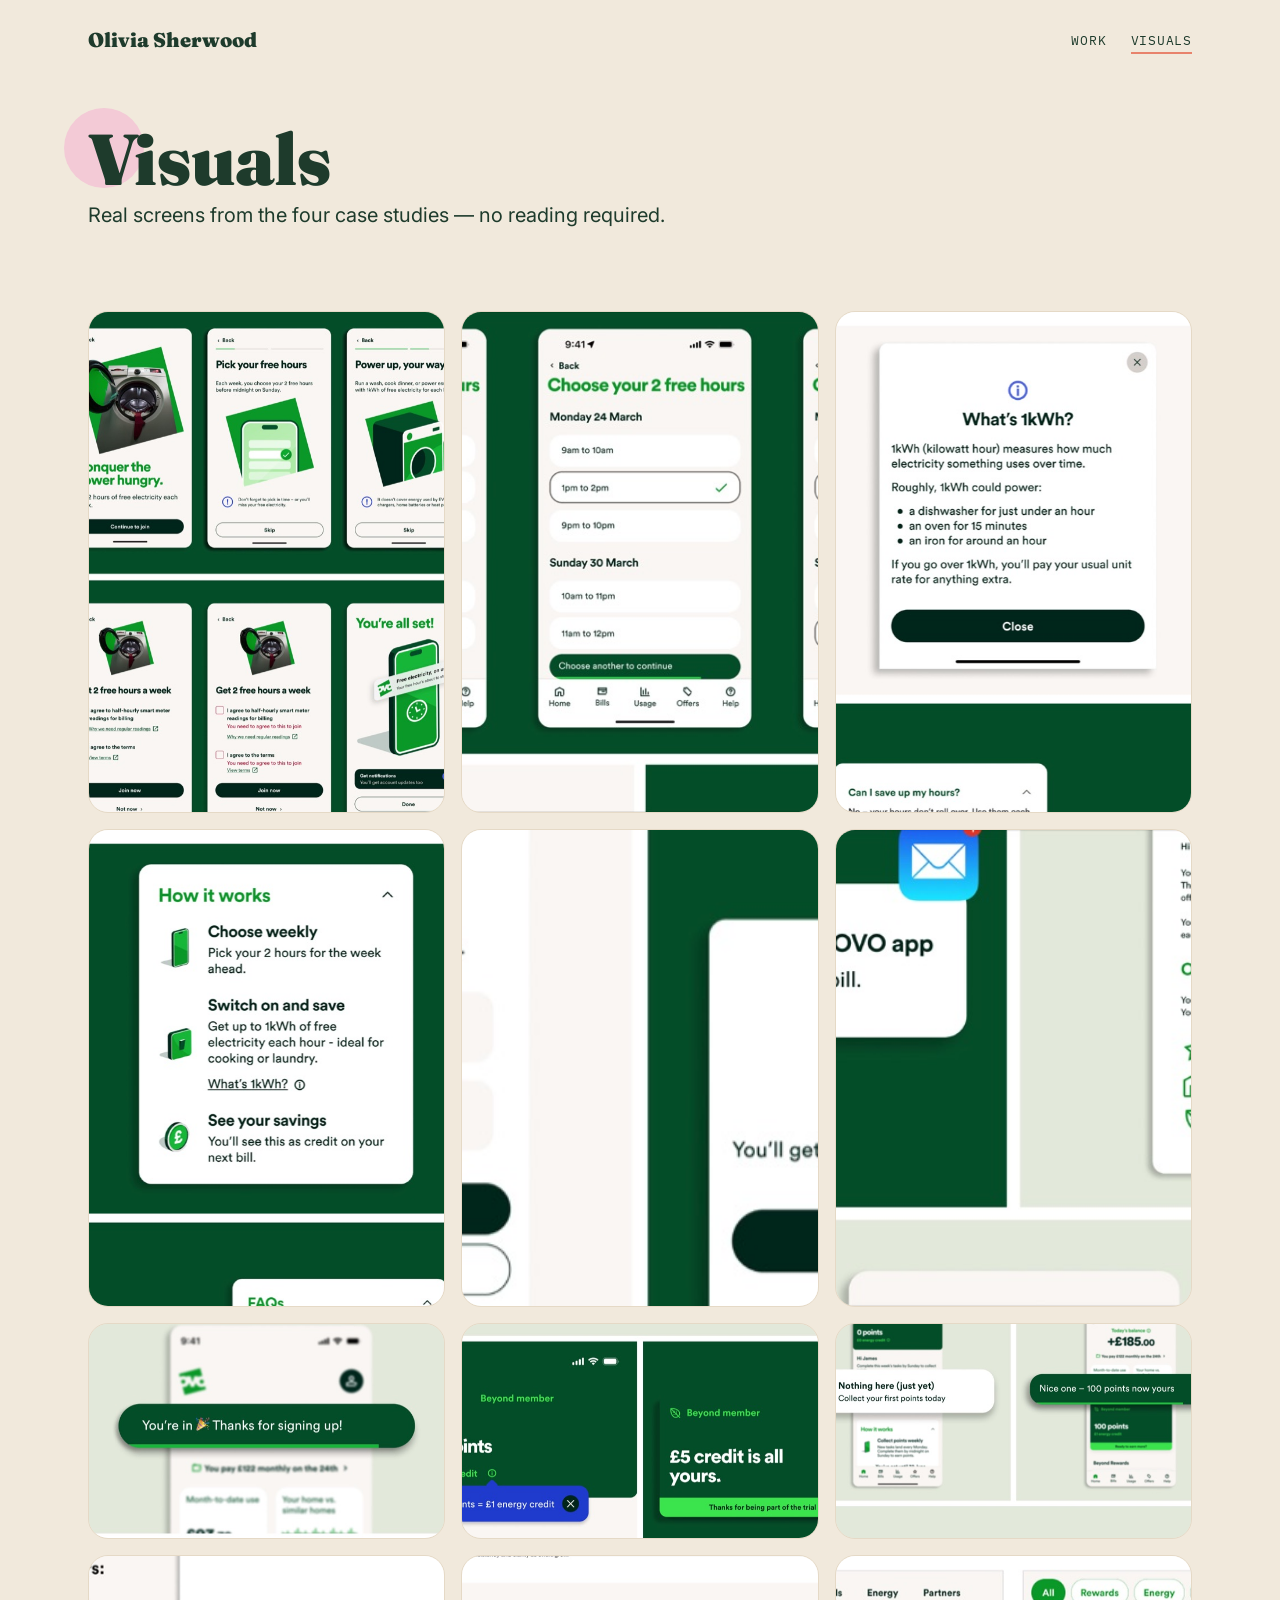
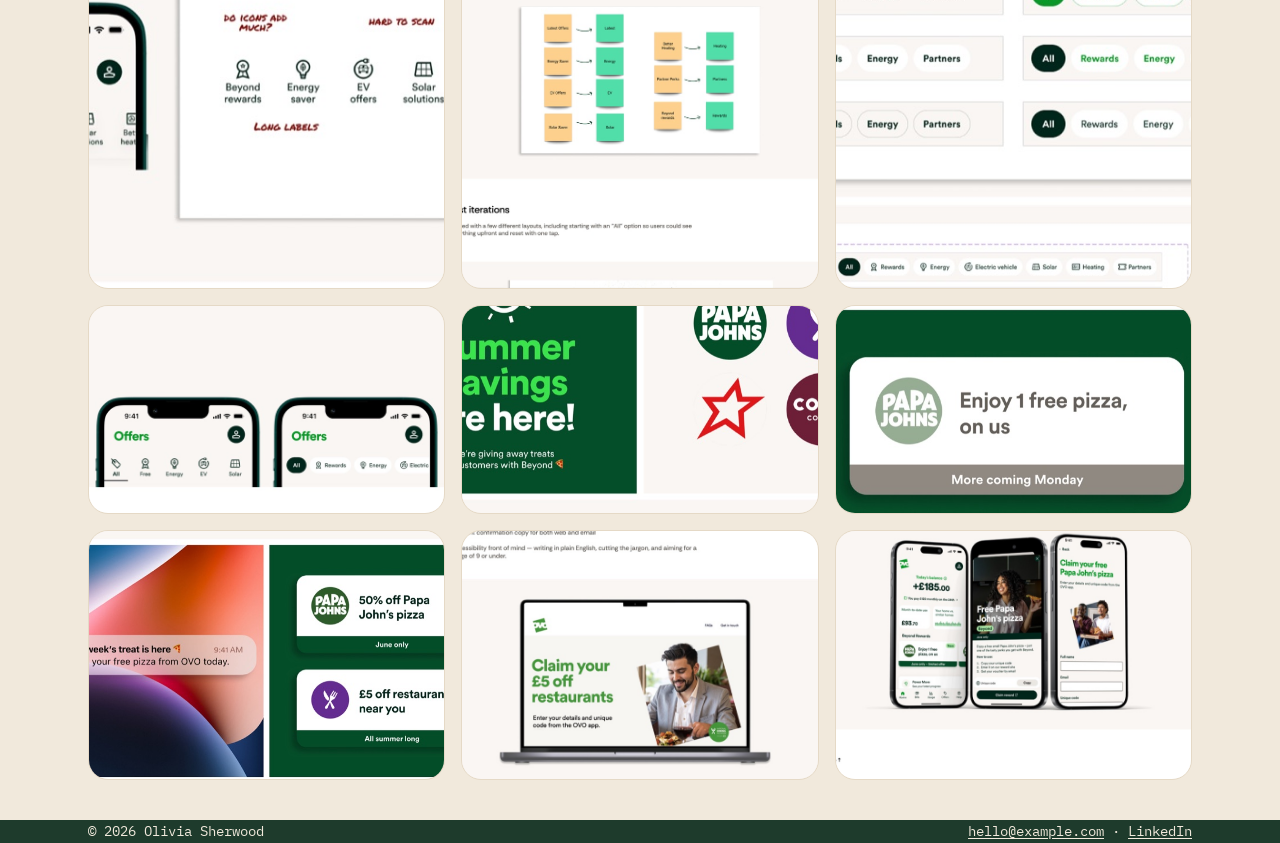
==== visuals.html @ 477225cb "Build portfolio site: homepage, 4 case studies, visuals gallery Plain HTML/CSS static site (no frame" ====
<!DOCTYPE html>
<html lang="en">
<head>
  <meta charset="UTF-8">
  <meta name="viewport" content="width=device-width, initial-scale=1.0">
  <title>Visuals — Olivia Sherwood</title>
  <meta name="description" content="Real screens from all four case studies — the visual and UI design direction behind the words.">

  <link rel="preconnect" href="https://fonts.googleapis.com">
  <link rel="preconnect" href="https://fonts.gstatic.com" crossorigin>
  <link href="https://fonts.googleapis.com/css2?family=Fraunces:wght@900&family=Inter:wght@400;500;600&family=IBM+Plex+Mono:wght@400;500&display=swap" rel="stylesheet">

  <link rel="stylesheet" href="assets/css/style.css">
</head>
<body>
  <a class="skip-link" href="#main">Skip to content</a>

  <header class="site-header">
    <div class="container">
      <a class="site-logo" href="index.html">Olivia Sherwood</a>
      <nav class="site-nav" aria-label="Primary">
        <ul>
          <li><a href="index.html">Work</a></li>
          <li><a href="visuals.html" aria-current="page">Visuals</a></li>
        </ul>
      </nav>
    </div>
  </header>

  <main id="main">

    <section class="section section--tight">
      <div class="container">
        <h1 class="circle-decor">Visuals</h1>
        <p class="lede">Real screens from the four case studies — no reading required.</p>
      </div>
    </section>

    <section class="section section--tight">
      <div class="container">
        <div class="visuals-grid">

          <figure class="visual-item">
            <img src="assets/images/free-electricity/hero-signup.jpg" alt="Free electricity sign-up screens: 'Conquer the power hungry' and appliance exclusions." loading="lazy">
            <figcaption>Free electricity — sign up</figcaption>
          </figure>

          <figure class="visual-item">
            <img src="assets/images/free-electricity/slot-picker.jpg" alt="Free electricity weekly time-slot picker." loading="lazy">
            <figcaption>Free electricity — pick a slot</figcaption>
          </figure>

          <figure class="visual-item">
            <img src="assets/images/free-electricity/kwh-explainer.jpg" alt="Free electricity 'What's 1kWh?' explainer bottom sheet." loading="lazy">
            <figcaption>Free electricity — 1kWh explainer</figcaption>
          </figure>

          <figure class="visual-item">
            <img src="assets/images/free-electricity/dashboard-3-step.jpg" alt="Free electricity three-step dashboard explainer." loading="lazy">
            <figcaption>Free electricity — dashboard</figcaption>
          </figure>

          <figure class="visual-item">
            <img src="assets/images/free-electricity/confirmation.jpg" alt="Free electricity slot confirmation screens." loading="lazy">
            <figcaption>Free electricity — confirmation</figcaption>
          </figure>

          <figure class="visual-item">
            <img src="assets/images/points-rewards/entry-banner.jpg" alt="Points and rewards in-app entry banner." loading="lazy">
            <figcaption>Points &amp; rewards — entry banner</figcaption>
          </figure>

          <figure class="visual-item">
            <img src="assets/images/points-rewards/confirmation-toast.jpg" alt="Points and rewards sign-up confirmation toast." loading="lazy">
            <figcaption>Points &amp; rewards — confirmation</figcaption>
          </figure>

          <figure class="visual-item">
            <img src="assets/images/points-rewards/dashboard-progress.jpg" alt="Points and rewards dashboard showing points balance and energy credit." loading="lazy">
            <figcaption>Points &amp; rewards — dashboard</figcaption>
          </figure>

          <figure class="visual-item">
            <img src="assets/images/points-rewards/redemption.jpg" alt="Points and rewards redemption screen converting points to bill credit." loading="lazy">
            <figcaption>Points &amp; rewards — redemption</figcaption>
          </figure>

          <figure class="visual-item">
            <img src="assets/images/filters/competitive-review.jpg" alt="Competitive review of filter designs across other apps." loading="lazy">
            <figcaption>Filters — competitive review</figcaption>
          </figure>

          <figure class="visual-item">
            <img src="assets/images/filters/label-rewrite.jpg" alt="Filter label rewrite mapping diagram." loading="lazy">
            <figcaption>Filters — label rewrite</figcaption>
          </figure>

          <figure class="visual-item">
            <img src="assets/images/filters/before-after.jpg" alt="Filter pill states before and after redesign." loading="lazy">
            <figcaption>Filters — before &amp; after</figcaption>
          </figure>

          <figure class="visual-item">
            <img src="assets/images/filters/final-ui.jpg" alt="Finished filter component on the Offers screen." loading="lazy">
            <figcaption>Filters — final UI</figcaption>
          </figure>

          <figure class="visual-item">
            <img src="assets/images/summer-savings/promo-tile.jpg" alt="Summer savings campaign promo tile with partner logos." loading="lazy">
            <figcaption>Summer savings — campaign tile</figcaption>
          </figure>

          <figure class="visual-item">
            <img src="assets/images/summer-savings/reward-modal.jpg" alt="Summer savings free pizza reward modal." loading="lazy">
            <figcaption>Summer savings — reward modal</figcaption>
          </figure>

          <figure class="visual-item">
            <img src="assets/images/summer-savings/push-notifications.jpg" alt="Summer savings push notification and reward cards." loading="lazy">
            <figcaption>Summer savings — push notifications</figcaption>
          </figure>

          <figure class="visual-item">
            <img src="assets/images/summer-savings/landing-page.jpg" alt="Summer savings partner-hosted landing page." loading="lazy">
            <figcaption>Summer savings — landing page</figcaption>
          </figure>

          <figure class="visual-item">
            <img src="assets/images/summer-savings/redemption-journey.jpg" alt="Summer savings redemption journey across three screens." loading="lazy">
            <figcaption>Summer savings — redemption</figcaption>
          </figure>

        </div>
      </div>
    </section>

  </main>

  <footer class="site-footer">
    <div class="container">
      <p>© 2026 Olivia Sherwood</p>
      <p><a href="mailto:hello@example.com">hello@example.com</a> · <a href="https://www.linkedin.com/">LinkedIn</a></p>
    </div>
  </footer>

</body>
</html>
---- assets/css/style.css ----
/* ==========================================================================
   Olivia Sherwood — portfolio design system
   Plain CSS, no build step. Organised so each section can be scanned on its
   own: tokens -> reset -> base type -> layout -> components -> utilities.
   ========================================================================== */

/* --------------------------------------------------------------------------
   1. Design tokens
   Palette is fixed by the brief (Urban Wild Studio reference, softened to
   pastel). Forest green carries body-text contrast; coral is the ONE bold
   accent, spent deliberately (stats, CTAs); blush is secondary/background.
   -------------------------------------------------------------------------- */
:root {
  --color-cream: #F1E9DC;
  --color-forest: #1E3B2C;
  --color-coral: #E8836C;
  --color-blush: #F3CAD6;

  /* Tints/shades derived from the four brand colours, used for borders,
     hover states etc, so we never reach for an arbitrary grey. */
  --color-forest-soft: #3A5A47;
  --color-cream-dark: #E5D9C6;
  --color-coral-dark: #D66E56;
  --color-white: #FFFFFF;

  --font-display: "Fraunces", Georgia, serif;
  --font-body: "Inter", -apple-system, BlinkMacSystemFont, sans-serif;
  --font-mono: "IBM Plex Mono", ui-monospace, monospace;

  /* Type scale: clamp() so headlines scale with viewport instead of jumping
     at breakpoints. Values chosen so the homepage statement stays confident
     but never wraps awkwardly on small phones. */
  --size-display-xl: clamp(2.25rem, 5vw + 1rem, 4.5rem);
  --size-display-lg: clamp(1.75rem, 3vw + 1rem, 3rem);
  --size-display-md: clamp(1.375rem, 1.5vw + 1rem, 1.875rem);
  --size-body-lg: clamp(1.125rem, 0.5vw + 1rem, 1.25rem);
  --size-body: 1rem;
  --size-small: 0.875rem;
  --size-mono: 0.8125rem;

  --space-xs: 0.5rem;
  --space-sm: 1rem;
  --space-md: 1.5rem;
  --space-lg: 2.5rem;
  --space-xl: 4rem;
  --space-2xl: 6rem;

  --radius-card: 1.25rem;
  --radius-pill: 999px;

  --container-width: 72rem;

  --transition-fast: 0.15s ease;
  --transition-base: 0.25s ease;
}

/* --------------------------------------------------------------------------
   2. Reset
   -------------------------------------------------------------------------- */
*,
*::before,
*::after {
  box-sizing: border-box;
}

html {
  -webkit-text-size-adjust: 100%;
}

body {
  margin: 0;
  background-color: var(--color-cream);
  color: var(--color-forest);
  font-family: var(--font-body);
  font-size: var(--size-body);
  line-height: 1.6;
}

img {
  max-width: 100%;
  display: block;
}

h1, h2, h3, h4, p, figure {
  margin: 0;
}

ul {
  margin: 0;
  padding: 0;
}

a {
  color: inherit;
}

button {
  font: inherit;
  color: inherit;
  background: none;
  border: none;
  cursor: pointer;
}

/* Respect reduced-motion at the base level: kill all transitions/animations
   for anyone who has asked for it, rather than handling it per-component. */
@media (prefers-reduced-motion: reduce) {
  *,
  *::before,
  *::after {
    animation-duration: 0.001ms !important;
    animation-iteration-count: 1 !important;
    transition-duration: 0.001ms !important;
    scroll-behavior: auto !important;
  }
}

/* --------------------------------------------------------------------------
   3. Accessibility helpers
   -------------------------------------------------------------------------- */
.visually-hidden {
  position: absolute;
  width: 1px;
  height: 1px;
  padding: 0;
  margin: -1px;
  overflow: hidden;
  clip: rect(0, 0, 0, 0);
  white-space: nowrap;
  border: 0;
}

.skip-link {
  position: absolute;
  top: -100%;
  left: var(--space-sm);
  background: var(--color-forest);
  color: var(--color-cream);
  padding: var(--space-xs) var(--space-sm);
  border-radius: 0.5rem;
  z-index: 100;
  transition: top var(--transition-fast);
}

.skip-link:focus {
  top: var(--space-sm);
}

/* Single, visible focus treatment used everywhere instead of the browser
   default outline — coral ring keeps it on-brand and easy to spot. */
:focus-visible {
  outline: 3px solid var(--color-coral);
  outline-offset: 3px;
}

/* --------------------------------------------------------------------------
   4. Typography
   -------------------------------------------------------------------------- */
h1, h2, h3, h4 {
  font-family: var(--font-display);
  font-weight: 900;
  line-height: 1.1;
  letter-spacing: -0.01em;
}

h1 { font-size: var(--size-display-xl); }
h2 { font-size: var(--size-display-lg); }
h3 { font-size: var(--size-display-md); }

.lede {
  font-size: var(--size-body-lg);
  max-width: 42rem;
}

/* Eyebrows/labels/stat captions: the mono face is the "utility" register,
   always uppercase + letter-spaced so it reads distinctly from body copy. */
.eyebrow {
  font-family: var(--font-mono);
  font-size: var(--size-mono);
  text-transform: uppercase;
  letter-spacing: 0.08em;
  color: var(--color-forest-soft);
}

.stat-number {
  font-family: var(--font-mono);
  font-weight: 700;
  color: var(--color-coral);
  font-size: clamp(2rem, 3vw + 1rem, 3.5rem);
  line-height: 1;
}

/* --------------------------------------------------------------------------
   5. Layout
   -------------------------------------------------------------------------- */
.container {
  width: 100%;
  max-width: var(--container-width);
  margin-inline: auto;
  padding-inline: var(--space-md);
}

.section {
  padding-block: var(--space-xl);
}

.section--tight {
  padding-block: var(--space-lg);
}

/* --------------------------------------------------------------------------
   6. Header / nav
   -------------------------------------------------------------------------- */
.site-header {
  padding-block: var(--space-md);
}

.site-header .container {
  display: flex;
  align-items: center;
  justify-content: space-between;
  gap: var(--space-sm);
}

.site-logo {
  font-family: var(--font-display);
  font-weight: 900;
  font-size: 1.25rem;
  text-decoration: none;
}

.site-nav ul {
  display: flex;
  gap: var(--space-md);
  list-style: none;
}

.site-nav a {
  text-decoration: none;
  font-family: var(--font-mono);
  font-size: var(--size-mono);
  text-transform: uppercase;
  letter-spacing: 0.06em;
  border-bottom: 2px solid transparent;
  padding-block: 0.2rem;
  transition: border-color var(--transition-fast);
}

.site-nav a:hover,
.site-nav a[aria-current="page"] {
  border-color: var(--color-coral);
}

/* --------------------------------------------------------------------------
   7. Circle motif
   Used deliberately per the brief: framing an image, or backing a stat —
   never as generic decoration. Kept to a handful of utility classes so it
   stays a considered device rather than wallpaper.
   -------------------------------------------------------------------------- */
.circle-frame {
  position: relative;
  border-radius: 50%;
  overflow: hidden;
  aspect-ratio: 1 / 1;
}

.circle-frame img {
  width: 100%;
  height: 100%;
  object-fit: cover;
}

.circle-badge {
  display: inline-flex;
  align-items: center;
  justify-content: center;
  border-radius: 50%;
  background: var(--color-coral);
  color: var(--color-cream);
  width: 3.5rem;
  height: 3.5rem;
  flex-shrink: 0;
}

/* Decorative circle placed behind content via a pseudo-element so it never
   interferes with text selection or screen readers. */
.circle-decor {
  position: relative;
  isolation: isolate;
}

.circle-decor::before {
  content: "";
  position: absolute;
  z-index: -1;
  border-radius: 50%;
  background: var(--color-blush);
}

/* Placement for the Visuals page heading — one deliberate use of the circle
   motif per the brief's "not wallpaper" rule. Sized here rather than baked
   into the base class so other uses can define their own placement. */
h1.circle-decor::before {
  width: 5rem;
  height: 5rem;
  top: -0.75rem;
  left: -1.5rem;
}

/* --------------------------------------------------------------------------
   8. Buttons
   -------------------------------------------------------------------------- */
.button {
  display: inline-flex;
  align-items: center;
  gap: 0.5rem;
  font-family: var(--font-mono);
  font-size: var(--size-mono);
  text-transform: uppercase;
  letter-spacing: 0.06em;
  text-decoration: none;
  padding: 0.85rem 1.5rem;
  border-radius: var(--radius-pill);
  transition: transform var(--transition-fast), background-color var(--transition-fast);
}

.button--primary {
  background: var(--color-coral);
  color: var(--color-cream);
}

.button--primary:hover {
  background: var(--color-coral-dark);
  transform: translateY(-1px);
}

.button--ghost {
  background: transparent;
  color: var(--color-forest);
  border: 1.5px solid var(--color-forest);
}

.button--ghost:hover {
  background: var(--color-forest);
  color: var(--color-cream);
}

/* --------------------------------------------------------------------------
   9. Pills (tags + skills)
   -------------------------------------------------------------------------- */
.pill-list {
  display: flex;
  flex-wrap: wrap;
  gap: 0.6rem;
}

.pill {
  font-family: var(--font-mono);
  font-size: var(--size-mono);
  padding: 0.4rem 0.9rem;
  border-radius: var(--radius-pill);
  background: var(--color-blush);
  color: var(--color-forest);
  white-space: nowrap;
}

.pill--outline {
  background: transparent;
  border: 1.5px solid var(--color-forest-soft);
}

/* --------------------------------------------------------------------------
   10. Homepage nav card grid
   -------------------------------------------------------------------------- */
.card-grid {
  display: grid;
  grid-template-columns: 1fr;
  gap: var(--space-md);
}

@media (min-width: 40rem) {
  .card-grid {
    grid-template-columns: repeat(2, 1fr);
  }
}

@media (min-width: 64rem) {
  .card-grid {
    grid-template-columns: repeat(3, 1fr);
  }
}

.project-card {
  display: flex;
  flex-direction: column;
  gap: var(--space-sm);
  background: var(--color-white);
  border-radius: var(--radius-card);
  padding: var(--space-md);
  text-decoration: none;
  color: var(--color-forest);
  border: 1px solid var(--color-cream-dark);
  transition: transform var(--transition-base), box-shadow var(--transition-base);
}

.project-card:hover {
  transform: translateY(-4px);
  box-shadow: 0 12px 24px -12px rgba(30, 59, 44, 0.25);
}

.project-card__stat {
  margin-top: auto;
  padding-top: var(--space-sm);
  border-top: 1px solid var(--color-cream-dark);
}

.project-card__stat .stat-number {
  font-size: 1.75rem;
}

/* Placeholder ("coming soon") card: same shape, deliberately muted so it
   doesn't read as a broken or dead link. */
.project-card--placeholder {
  background: var(--color-cream-dark);
  color: var(--color-forest-soft);
  border-style: dashed;
  cursor: default;
}

.project-card--placeholder .eyebrow {
  color: var(--color-forest-soft);
}

/* Visuals card: distinct treatment (solid forest background) so it doesn't
   get mistaken for a 5th case study while still living in the same grid. */
.project-card--visuals {
  background: var(--color-forest);
  color: var(--color-cream);
  border-color: var(--color-forest);
}

.project-card--visuals .eyebrow {
  color: var(--color-blush);
}

/* --------------------------------------------------------------------------
   11. Numbered process sequence (case study pages only)
   -------------------------------------------------------------------------- */
.process-steps {
  display: grid;
  grid-template-columns: 1fr;
  gap: var(--space-md);
  counter-reset: step;
}

@media (min-width: 48rem) {
  .process-steps {
    grid-template-columns: repeat(4, 1fr);
  }
}

.process-step {
  position: relative;
  padding-top: var(--space-lg);
}

.process-step::before {
  counter-increment: step;
  content: counter(step, decimal-leading-zero);
  position: absolute;
  top: 0;
  left: 0;
  font-family: var(--font-mono);
  font-size: var(--size-small);
  color: var(--color-coral);
  border: 1.5px solid var(--color-coral);
  border-radius: 50%;
  width: 2.25rem;
  height: 2.25rem;
  display: flex;
  align-items: center;
  justify-content: center;
}

/* --------------------------------------------------------------------------
   12. Results stat blocks
   -------------------------------------------------------------------------- */
.stat-grid {
  display: grid;
  grid-template-columns: 1fr 1fr;
  gap: var(--space-md);
}

@media (min-width: 48rem) {
  .stat-grid {
    grid-template-columns: repeat(4, 1fr);
  }
}

.stat-block {
  background: var(--color-forest);
  color: var(--color-cream);
  border-radius: var(--radius-card);
  padding: var(--space-md);
}

.stat-block .stat-number {
  display: block;
}

.stat-block .stat-label {
  font-family: var(--font-mono);
  font-size: var(--size-small);
  color: var(--color-blush);
}

/* --------------------------------------------------------------------------
   13. Case study page scaffolding
   -------------------------------------------------------------------------- */
.case-hero {
  background: var(--color-forest);
  color: var(--color-cream);
}

.case-hero .eyebrow {
  color: var(--color-blush);
}

.meta-list {
  display: flex;
  flex-wrap: wrap;
  gap: var(--space-lg);
  margin-top: var(--space-md);
}

.meta-list dt {
  font-family: var(--font-mono);
  font-size: var(--size-small);
  color: var(--color-blush);
  text-transform: uppercase;
  letter-spacing: 0.06em;
}

.meta-list dd {
  margin: 0.35rem 0 0;
  font-size: var(--size-body);
}

.key-screen {
  background: var(--color-white);
  border-radius: var(--radius-card);
  padding: var(--space-sm);
  border: 1px solid var(--color-cream-dark);
}

.key-screen img {
  border-radius: 0.75rem;
}

.key-screen figcaption {
  font-family: var(--font-mono);
  font-size: var(--size-small);
  color: var(--color-forest-soft);
  padding-top: var(--space-sm);
}

.screen-grid {
  display: grid;
  grid-template-columns: 1fr;
  gap: var(--space-md);
}

@media (min-width: 40rem) {
  .screen-grid {
    grid-template-columns: repeat(2, 1fr);
  }
}

.why-it-worked {
  background: var(--color-blush);
  border-radius: var(--radius-card);
  padding: var(--space-lg);
}

/* --------------------------------------------------------------------------
   14. Visuals gallery page
   -------------------------------------------------------------------------- */
.visuals-grid {
  display: grid;
  grid-template-columns: 1fr;
  gap: var(--space-sm);
}

@media (min-width: 40rem) {
  .visuals-grid {
    grid-template-columns: repeat(2, 1fr);
  }
}

@media (min-width: 64rem) {
  .visuals-grid {
    grid-template-columns: repeat(3, 1fr);
  }
}

.visual-item {
  border-radius: var(--radius-card);
  overflow: hidden;
  background: var(--color-white);
  border: 1px solid var(--color-cream-dark);
}

.visual-item img {
  width: 100%;
  height: 100%;
  object-fit: cover;
}

.visual-item figcaption {
  font-family: var(--font-mono);
  font-size: var(--size-small);
  padding: var(--space-sm);
  color: var(--color-forest-soft);
}

/* --------------------------------------------------------------------------
   15. Footer
   -------------------------------------------------------------------------- */
.site-footer {
  background: var(--color-forest);
  color: var(--color-cream);
}

.site-footer a {
  text-decoration: underline;
  text-underline-offset: 0.15em;
}

.site-footer .container {
  display: flex;
  flex-wrap: wrap;
  justify-content: space-between;
  gap: var(--space-md);
  align-items: center;
}

.site-footer p {
  font-family: var(--font-mono);
  font-size: var(--size-small);
}
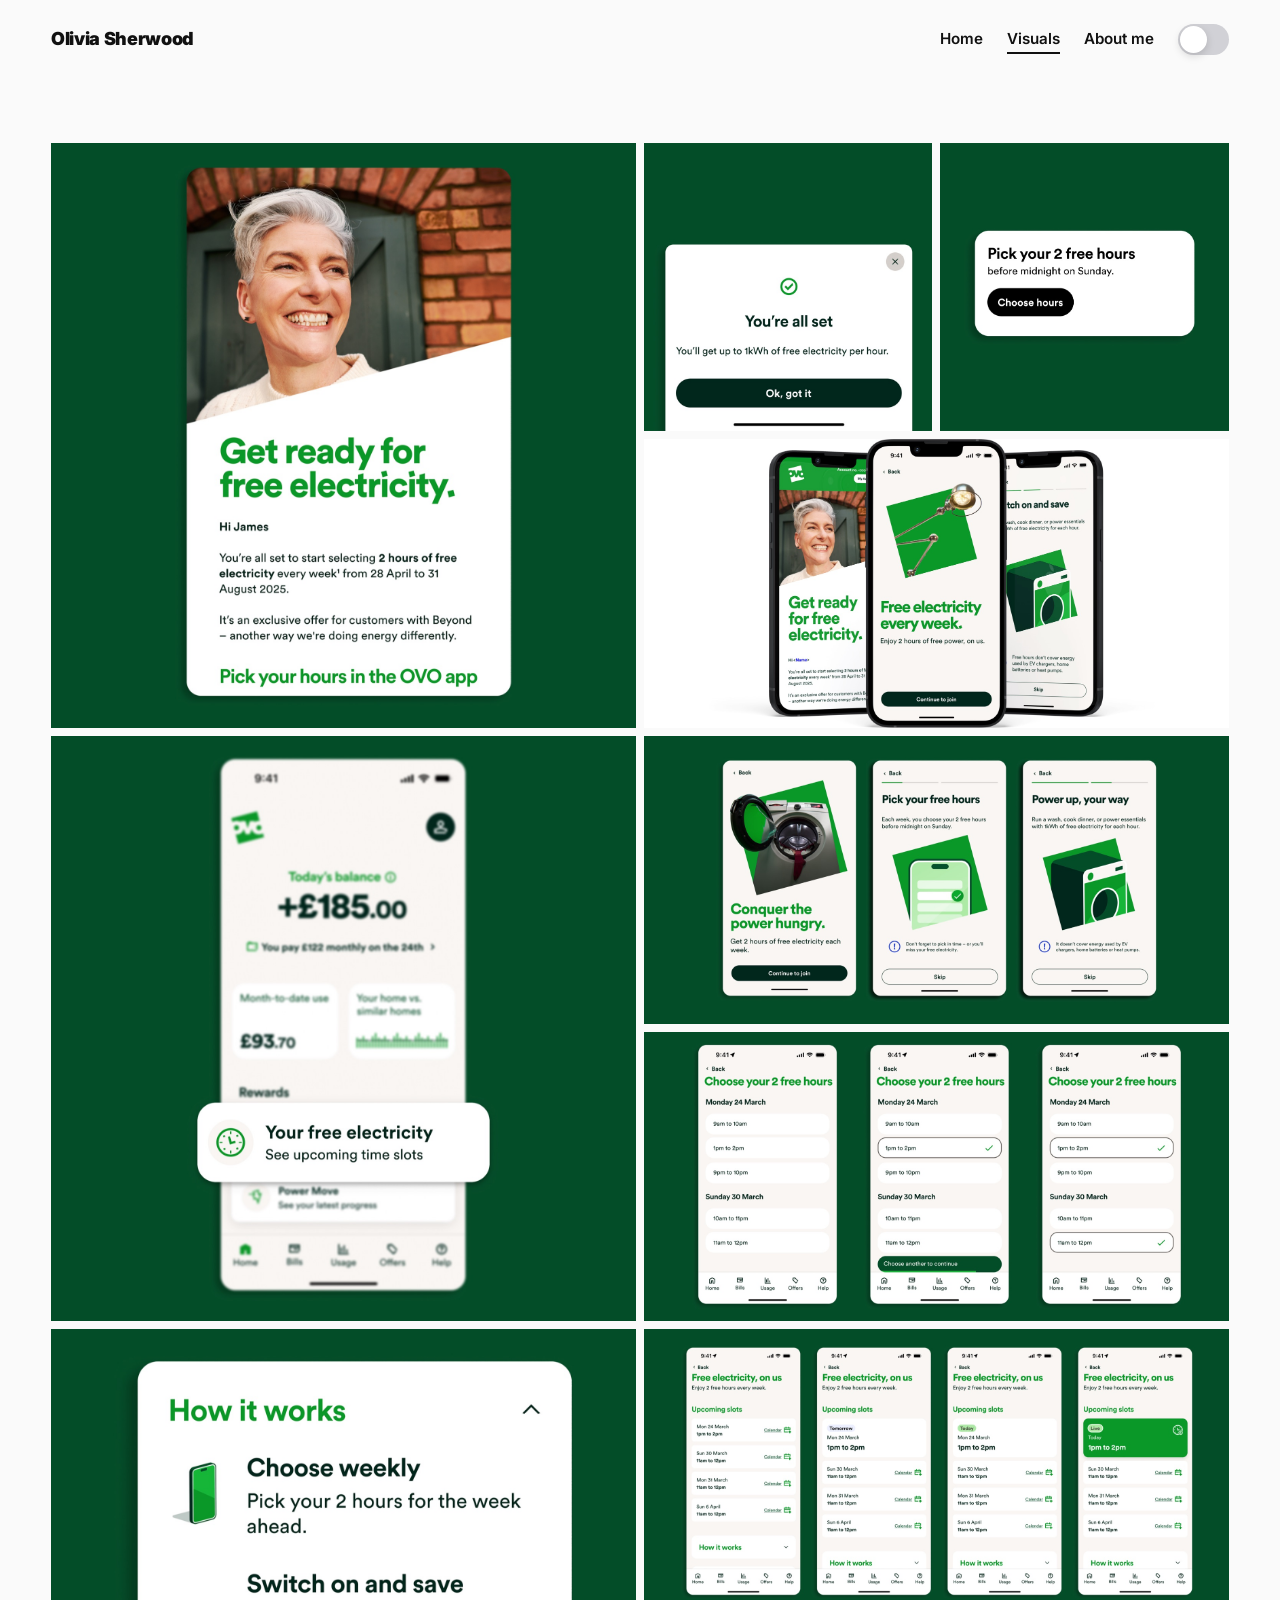
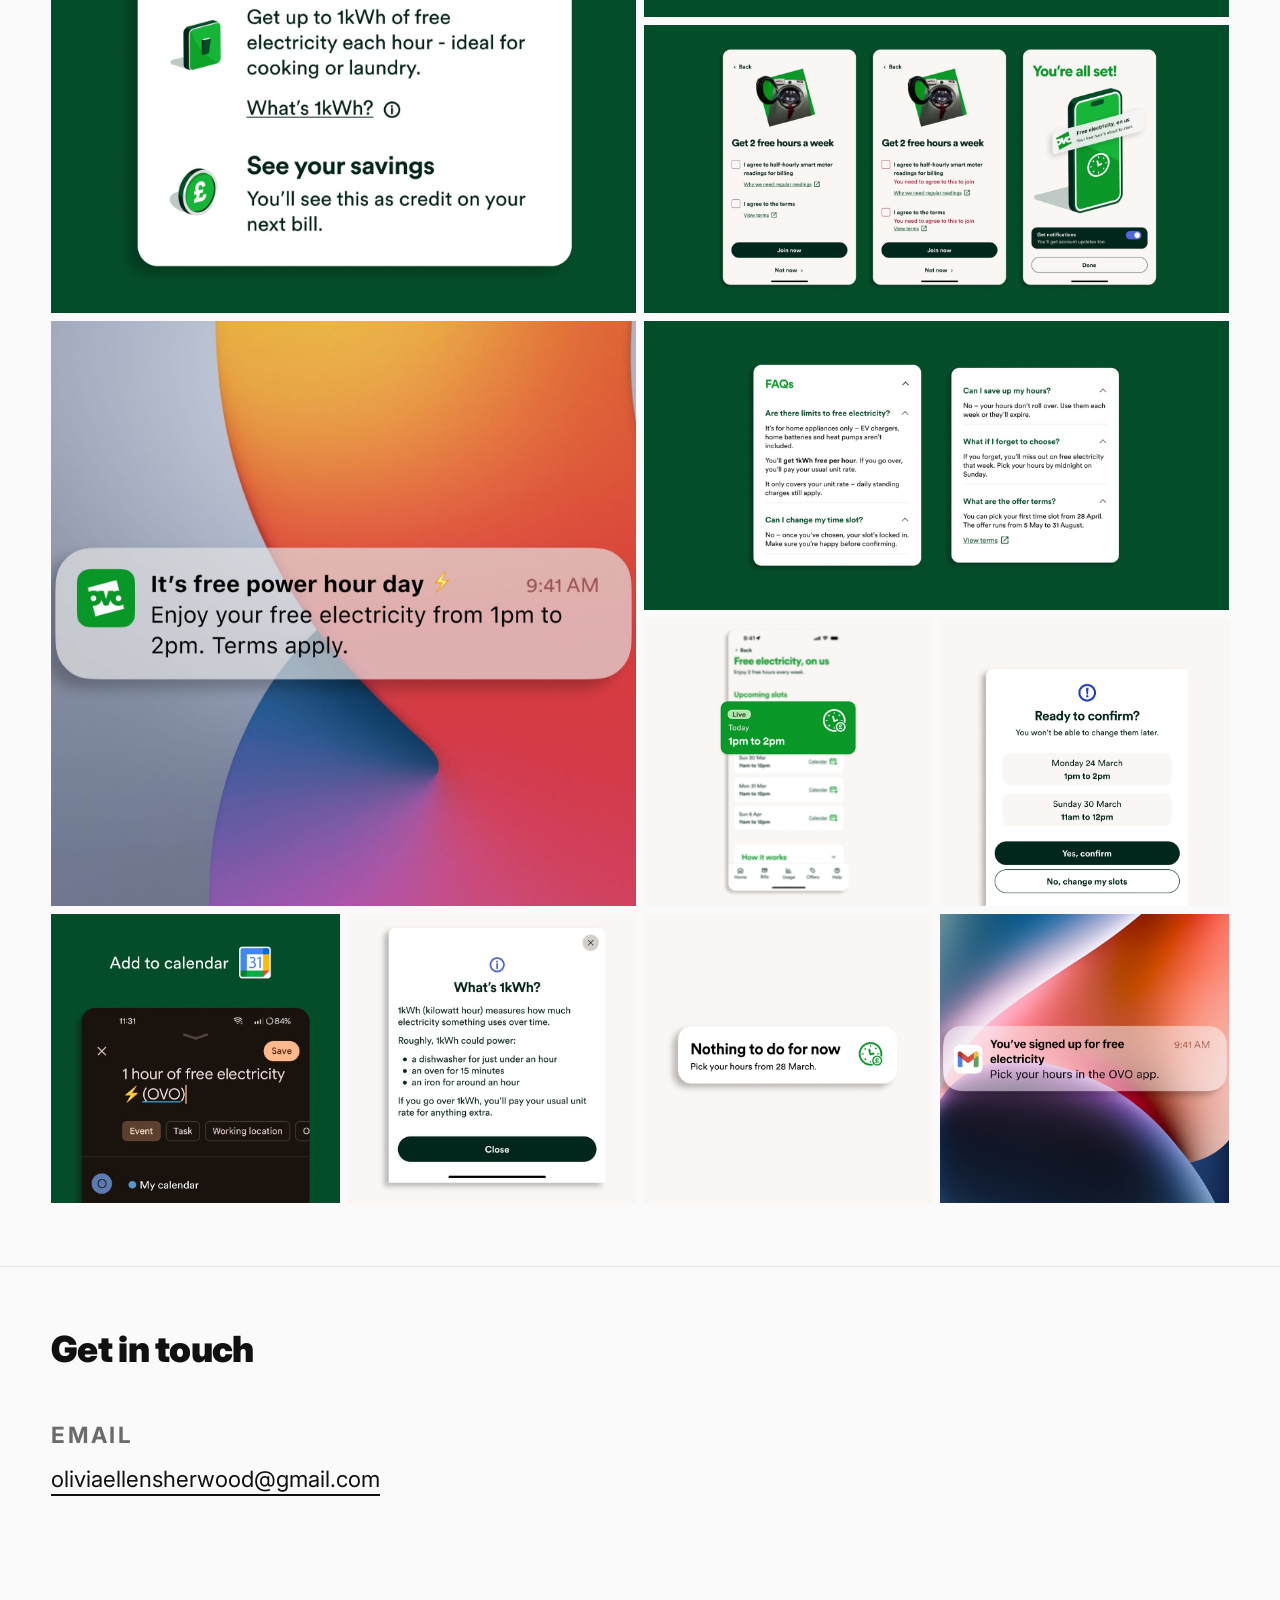
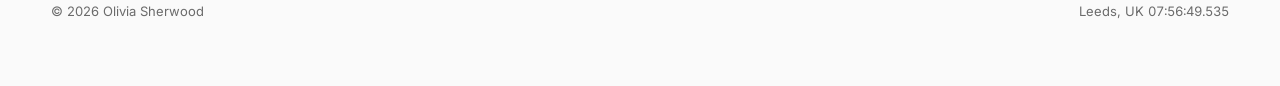
==== commit 64c03b14: "Add Visuals page: bento mosaic grid, linked from nav A standalone gallery at /visuals — 18 OVO app s" ====
--- a/visuals.html
+++ b/visuals.html
@@ -4,144 +4,156 @@
   <meta charset="UTF-8">
   <meta name="viewport" content="width=device-width, initial-scale=1.0">
   <title>Visuals — Olivia Sherwood</title>
-  <meta name="description" content="Real screens from all four case studies — the visual and UI design direction behind the words.">
+  <meta name="description" content="A visual gallery of product design work by Olivia Sherwood — app screens, notifications and interface details from OVO Energy.">
+
+  <!-- Apply the saved theme before first paint, so there's no flash of the
+       wrong mode on load. No stored choice = follow the OS. -->
+  <script>
+    (function () {
+      try {
+        var t = localStorage.getItem("theme");
+        if (t === "dark" || t === "light") {
+          document.documentElement.setAttribute("data-theme", t);
+        }
+      } catch (e) {}
+    })();
+  </script>
 
   <link rel="preconnect" href="https://fonts.googleapis.com">
   <link rel="preconnect" href="https://fonts.gstatic.com" crossorigin>
-  <link href="https://fonts.googleapis.com/css2?family=Fraunces:wght@900&family=Inter:wght@400;500;600&family=IBM+Plex+Mono:wght@400;500&display=swap" rel="stylesheet">
+  <link href="https://fonts.googleapis.com/css2?family=Inter:wght@400;600;700;900&display=swap" rel="stylesheet">
 
   <link rel="stylesheet" href="assets/css/style.css">
 </head>
 <body>
   <a class="skip-link" href="#main">Skip to content</a>
 
-  <header class="site-header">
+  <!-- Header ---------------------------------------------------------------->
+  <header class="site-header" id="top">
     <div class="container">
       <a class="site-logo" href="index.html">Olivia Sherwood</a>
-      <nav class="site-nav" aria-label="Primary">
-        <ul>
-          <li><a href="index.html">Work</a></li>
-          <li><a href="visuals.html" aria-current="page">Visuals</a></li>
-        </ul>
-      </nav>
+      <div class="site-header__actions">
+        <nav class="site-nav" id="primary-nav" aria-label="Primary">
+          <ul>
+            <li><a href="index.html">Home</a></li>
+            <li><a href="visuals.html" aria-current="page">Visuals</a></li>
+            <li><a href="index.html#about-me">About me</a></li>
+          </ul>
+        </nav>
+        <button type="button" class="theme-toggle" role="switch" aria-checked="false" aria-label="Switch to dark mode">
+          <span class="theme-toggle__knob" aria-hidden="true"></span>
+        </button>
+        <button type="button" class="nav-toggle" aria-label="Open menu" aria-expanded="false" aria-controls="primary-nav">
+          <span class="nav-toggle__bar" aria-hidden="true"></span>
+        </button>
+      </div>
     </div>
   </header>
 
   <main id="main">
 
-    <section class="section section--tight">
-      <div class="container">
-        <h1 class="circle-decor">Visuals</h1>
-        <p class="lede">Real screens from the four case studies — no reading required.</p>
-      </div>
-    </section>
+    <!-- Bento mosaic ---------------------------------------------------------
+         The page is deliberately visual-only, so the h1 is hidden rather than
+         omitted — the document still needs a top-level heading.
 
-    <section class="section section--tight">
-      <div class="container">
-        <div class="visuals-grid">
+         Tile order is load-bearing: it's arranged so a 4-column grid packs
+         with no holes under normal (sparse) auto-placement.
+         L = large 2x2, W = wide 2x1, S = small 1x1. -->
+    <section class="section--tight">
+      <div class="container visuals">
+        <h1 class="visually-hidden">Visuals</h1>
 
-          <figure class="visual-item">
-            <img src="assets/images/free-electricity/hero-signup.jpg" alt="Free electricity sign-up screens: 'Conquer the power hungry' and appliance exclusions." loading="lazy">
-            <figcaption>Free electricity — sign up</figcaption>
-          </figure>
+        <ul class="visuals__grid">
 
-          <figure class="visual-item">
-            <img src="assets/images/free-electricity/slot-picker.jpg" alt="Free electricity weekly time-slot picker." loading="lazy">
-            <figcaption>Free electricity — pick a slot</figcaption>
-          </figure>
+          <!-- rows 1-2 -->
+          <li class="visuals__tile visuals__tile--l">
+            <img src="assets/images/visuals/welcome-email.jpg" alt="A welcome email headed 'Get ready for free electricity', with a photo of a smiling customer and a link to pick your hours in the OVO app." width="1600" height="1528" fetchpriority="high">
+          </li>
+          <li class="visuals__tile visuals__tile--s">
+            <img src="assets/images/visuals/all-set-modal.jpg" alt="A confirmation modal: 'You're all set — you'll get up to 1kWh of free electricity per hour.'" width="900" height="860" fetchpriority="high">
+          </li>
+          <li class="visuals__tile visuals__tile--s">
+            <img src="assets/images/visuals/pick-hours-prompt.jpg" alt="A prompt card reading 'Pick your 2 free hours before midnight on Sunday', with a 'Choose hours' button." width="900" height="860" fetchpriority="high">
+          </li>
+          <li class="visuals__tile visuals__tile--w">
+            <img src="assets/images/visuals/intro-screens.jpg" alt="Three app screens introducing free electricity: a welcome message, 'Free electricity every week', and a savings summary." width="1800" height="849" fetchpriority="high">
+          </li>
 
-          <figure class="visual-item">
-            <img src="assets/images/free-electricity/kwh-explainer.jpg" alt="Free electricity 'What's 1kWh?' explainer bottom sheet." loading="lazy">
-            <figcaption>Free electricity — 1kWh explainer</figcaption>
-          </figure>
+          <!-- rows 3-4 -->
+          <li class="visuals__tile visuals__tile--l">
+            <img src="assets/images/visuals/app-home-balance.jpg" alt="The OVO app home screen showing a £185 balance, month-to-date usage, and a 'Your free electricity' rewards card." width="1600" height="1528" loading="lazy">
+          </li>
+          <li class="visuals__tile visuals__tile--w">
+            <img src="assets/images/visuals/onboarding-carousel.jpg" alt="Three onboarding screens — 'Conquer the power hungry', 'Pick your free hours' and 'Power up, your way'." width="1800" height="849" loading="lazy">
+          </li>
+          <li class="visuals__tile visuals__tile--w">
+            <img src="assets/images/visuals/slot-picker-screens.jpg" alt="Three screens of the 'Choose your 2 free hours' slot picker, showing day-by-day time selection." width="1800" height="849" loading="lazy">
+          </li>
 
-          <figure class="visual-item">
-            <img src="assets/images/free-electricity/dashboard-3-step.jpg" alt="Free electricity three-step dashboard explainer." loading="lazy">
-            <figcaption>Free electricity — dashboard</figcaption>
-          </figure>
+          <!-- rows 5-6 -->
+          <li class="visuals__tile visuals__tile--l">
+            <img src="assets/images/visuals/how-it-works.jpg" alt="A 'How it works' card explaining three steps: choose weekly, switch on and save, and see your savings." width="1600" height="1528" loading="lazy">
+          </li>
+          <li class="visuals__tile visuals__tile--w">
+            <img src="assets/images/visuals/live-slot-screens.jpg" alt="Four screens of the free electricity dashboard, showing a live slot highlighted from 1pm to 2pm." width="1800" height="849" loading="lazy">
+          </li>
+          <li class="visuals__tile visuals__tile--w">
+            <img src="assets/images/visuals/opt-in-screens.jpg" alt="Three opt-in screens with consent checkboxes, ending in a 'You're all set!' confirmation." width="1800" height="849" loading="lazy">
+          </li>
 
-          <figure class="visual-item">
-            <img src="assets/images/free-electricity/confirmation.jpg" alt="Free electricity slot confirmation screens." loading="lazy">
-            <figcaption>Free electricity — confirmation</figcaption>
-          </figure>
+          <!-- rows 7-8 -->
+          <li class="visuals__tile visuals__tile--l">
+            <img src="assets/images/visuals/free-power-hour-notification.jpg" alt="A lock screen notification: 'It's free power hour day — enjoy your free electricity from 1pm to 2pm.'" width="1600" height="1528" loading="lazy">
+          </li>
+          <li class="visuals__tile visuals__tile--w">
+            <img src="assets/images/visuals/faqs.jpg" alt="An expanded FAQs panel answering questions about free electricity hours and how to choose them." width="1800" height="849" loading="lazy">
+          </li>
+          <li class="visuals__tile visuals__tile--s">
+            <img src="assets/images/visuals/live-slot-dashboard.jpg" alt="The free electricity dashboard with a live slot card reading '1pm to 2pm' above a list of upcoming slots." width="900" height="860" loading="lazy">
+          </li>
+          <li class="visuals__tile visuals__tile--s">
+            <img src="assets/images/visuals/confirm-slots-modal.jpg" alt="A 'Ready to confirm?' modal listing two chosen time slots, warning they can't be changed later." width="900" height="860" loading="lazy">
+          </li>
 
-          <figure class="visual-item">
-            <img src="assets/images/points-rewards/entry-banner.jpg" alt="Points and rewards in-app entry banner." loading="lazy">
-            <figcaption>Points &amp; rewards — entry banner</figcaption>
-          </figure>
+          <!-- row 9 -->
+          <li class="visuals__tile visuals__tile--s">
+            <img src="assets/images/visuals/add-to-calendar.jpg" alt="Adding '1 hour of free electricity' to a phone calendar as a saved event." width="900" height="860" loading="lazy">
+          </li>
+          <li class="visuals__tile visuals__tile--s">
+            <img src="assets/images/visuals/what-is-kwh-modal.jpg" alt="A 'What's 1kWh?' explainer modal comparing a kilowatt hour to running a dishwasher, oven or iron." width="900" height="860" loading="lazy">
+          </li>
+          <li class="visuals__tile visuals__tile--s">
+            <img src="assets/images/visuals/nothing-to-do-card.jpg" alt="A quiet-state card reading 'Nothing to do for now — pick your hours from 28 March.'" width="900" height="860" loading="lazy">
+          </li>
+          <li class="visuals__tile visuals__tile--s">
+            <img src="assets/images/visuals/signup-notification.jpg" alt="A lock screen notification: 'You've signed up for free electricity — pick your hours in the OVO app.'" width="900" height="860" loading="lazy">
+          </li>
 
-          <figure class="visual-item">
-            <img src="assets/images/points-rewards/confirmation-toast.jpg" alt="Points and rewards sign-up confirmation toast." loading="lazy">
-            <figcaption>Points &amp; rewards — confirmation</figcaption>
-          </figure>
-
-          <figure class="visual-item">
-            <img src="assets/images/points-rewards/dashboard-progress.jpg" alt="Points and rewards dashboard showing points balance and energy credit." loading="lazy">
-            <figcaption>Points &amp; rewards — dashboard</figcaption>
-          </figure>
-
-          <figure class="visual-item">
-            <img src="assets/images/points-rewards/redemption.jpg" alt="Points and rewards redemption screen converting points to bill credit." loading="lazy">
-            <figcaption>Points &amp; rewards — redemption</figcaption>
-          </figure>
-
-          <figure class="visual-item">
-            <img src="assets/images/filters/competitive-review.jpg" alt="Competitive review of filter designs across other apps." loading="lazy">
-            <figcaption>Filters — competitive review</figcaption>
-          </figure>
-
-          <figure class="visual-item">
-            <img src="assets/images/filters/label-rewrite.jpg" alt="Filter label rewrite mapping diagram." loading="lazy">
-            <figcaption>Filters — label rewrite</figcaption>
-          </figure>
-
-          <figure class="visual-item">
-            <img src="assets/images/filters/before-after.jpg" alt="Filter pill states before and after redesign." loading="lazy">
-            <figcaption>Filters — before &amp; after</figcaption>
-          </figure>
-
-          <figure class="visual-item">
-            <img src="assets/images/filters/final-ui.jpg" alt="Finished filter component on the Offers screen." loading="lazy">
-            <figcaption>Filters — final UI</figcaption>
-          </figure>
-
-          <figure class="visual-item">
-            <img src="assets/images/summer-savings/promo-tile.jpg" alt="Summer savings campaign promo tile with partner logos." loading="lazy">
-            <figcaption>Summer savings — campaign tile</figcaption>
-          </figure>
-
-          <figure class="visual-item">
-            <img src="assets/images/summer-savings/reward-modal.jpg" alt="Summer savings free pizza reward modal." loading="lazy">
-            <figcaption>Summer savings — reward modal</figcaption>
-          </figure>
-
-          <figure class="visual-item">
-            <img src="assets/images/summer-savings/push-notifications.jpg" alt="Summer savings push notification and reward cards." loading="lazy">
-            <figcaption>Summer savings — push notifications</figcaption>
-          </figure>
-
-          <figure class="visual-item">
-            <img src="assets/images/summer-savings/landing-page.jpg" alt="Summer savings partner-hosted landing page." loading="lazy">
-            <figcaption>Summer savings — landing page</figcaption>
-          </figure>
-
-          <figure class="visual-item">
-            <img src="assets/images/summer-savings/redemption-journey.jpg" alt="Summer savings redemption journey across three screens." loading="lazy">
-            <figcaption>Summer savings — redemption</figcaption>
-          </figure>
-
-        </div>
+        </ul>
       </div>
     </section>
 
   </main>
 
-  <footer class="site-footer">
+  <!-- Footer ---------------------------------------------------------------->
+  <footer class="site-footer section--tight" id="contact">
     <div class="container">
-      <p>© 2026 Olivia Sherwood</p>
-      <p><a href="mailto:hello@example.com">hello@example.com</a> · <a href="https://www.linkedin.com/">LinkedIn</a></p>
+      <h2 class="footer__heading">Get in touch</h2>
+      <div class="footer__grid">
+        <div class="footer__col">
+          <p class="eyebrow">Email</p>
+          <p><a href="mailto:oliviaellensherwood@gmail.com">oliviaellensherwood@gmail.com</a></p>
+        </div>
+      </div>
+      <div class="footer__meta">
+        <p class="footer__legal">© 2026 Olivia Sherwood</p>
+        <p class="footer__clock">Leeds, UK <span class="footer__time" role="timer"></span></p>
+      </div>
     </div>
   </footer>
 
+  <script src="assets/js/theme.js"></script>
+  <script src="assets/js/nav.js"></script>
+  <script src="assets/js/clock.js"></script>
 </body>
 </html>
--- a/assets/css/style.css
+++ b/assets/css/style.css
@@ -1,117 +1,153 @@
 /* ==========================================================================
-   Olivia Sherwood — portfolio design system
-   Plain CSS, no build step. Organised so each section can be scanned on its
-   own: tokens -> reset -> base type -> layout -> components -> utilities.
+   Olivia Sherwood — Product Designer portfolio (homepage, fresh build)
+
+   A clean, fully monochrome recreation of her original Home.pdf layout:
+   header, intro block, single-column project list with auto-advancing image
+   carousels, footer. No colour in the site's own chrome — the only colour on
+   the page comes from the real app screenshots inside the carousels.
+
+   Plain CSS + a small vanilla-JS carousel. No framework, no build step.
+   Organised: tokens -> reset -> a11y -> type -> layout -> header -> intro
+   -> project list -> carousel -> footer.
    ========================================================================== */
 
 /* --------------------------------------------------------------------------
-   1. Design tokens
-   Palette is fixed by the brief (Urban Wild Studio reference, softened to
-   pastel). Forest green carries body-text contrast; coral is the ONE bold
-   accent, spent deliberately (stats, CTAs); blush is secondary/background.
+   1. Design tokens — black / white / grey only
    -------------------------------------------------------------------------- */
 :root {
-  --color-cream: #F1E9DC;
-  --color-forest: #1E3B2C;
-  --color-coral: #E8836C;
-  --color-blush: #F3CAD6;
-
-  /* Tints/shades derived from the four brand colours, used for borders,
-     hover states etc, so we never reach for an arbitrary grey. */
-  --color-forest-soft: #3A5A47;
-  --color-cream-dark: #E5D9C6;
-  --color-coral-dark: #D66E56;
-  --color-white: #FFFFFF;
-
-  --font-display: "Fraunces", Georgia, serif;
-  --font-body: "Inter", -apple-system, BlinkMacSystemFont, sans-serif;
-  --font-mono: "IBM Plex Mono", ui-monospace, monospace;
-
-  /* Type scale: clamp() so headlines scale with viewport instead of jumping
-     at breakpoints. Values chosen so the homepage statement stays confident
-     but never wraps awkwardly on small phones. */
-  --size-display-xl: clamp(2.25rem, 5vw + 1rem, 4.5rem);
-  --size-display-lg: clamp(1.75rem, 3vw + 1rem, 3rem);
-  --size-display-md: clamp(1.375rem, 1.5vw + 1rem, 1.875rem);
-  --size-body-lg: clamp(1.125rem, 0.5vw + 1rem, 1.25rem);
+  --bg: #FAFAFA;          /* page background, warm-neutral off-white */
+  --ink: #111111;         /* headlines + body text */
+  --muted: #6B6B6B;       /* secondary text */
+  --line: #E5E5E5;        /* dividers / borders */
+  --panel: #F0F0F0;       /* carousel frame backdrop, subtle fills */
+  --white: #FFFFFF;
+
+  --font: "Inter", -apple-system, BlinkMacSystemFont, "Segoe UI", sans-serif;
+
+  /* Fluid type — scales with viewport rather than jumping at breakpoints. */
+  --size-hero: clamp(2.25rem, 4.5vw + 1rem, 4.75rem);
+  --size-h2: clamp(1.5rem, 2vw + 1rem, 2.25rem);
+  --size-h3: clamp(1.5rem, 1.2vw + 1rem, 2rem);
+  --size-lede: clamp(1.125rem, 0.6vw + 1rem, 1.4rem);
   --size-body: 1rem;
-  --size-small: 0.875rem;
-  --size-mono: 0.8125rem;
-
+  --size-label: 0.8125rem;
+
+  /* Fluid space — scales with the viewport, exactly as the type scale does.
+     The type was already fluid while these were fixed, so on a phone the gaps
+     stayed at desktop size while the text shrank, and everything drifted apart.
+
+     Each clamp interpolates between a 375px-wide phone and a 1280px desktop:
+       token    375px -> 1280px
+       sm         12  ->  16
+       md         16  ->  24
+       lg         24  ->  40
+       xl         32  ->  64      (tight sections)
+       2xl        40  -> 104      (major sections)
+     xs stays fixed — 8px is already the smallest useful step. */
   --space-xs: 0.5rem;
-  --space-sm: 1rem;
-  --space-md: 1.5rem;
-  --space-lg: 2.5rem;
-  --space-xl: 4rem;
-  --space-2xl: 6rem;
-
-  --radius-card: 1.25rem;
-  --radius-pill: 999px;
-
-  --container-width: 72rem;
-
-  --transition-fast: 0.15s ease;
-  --transition-base: 0.25s ease;
+  --space-sm: clamp(0.75rem, 0.44vw + 0.65rem, 1rem);
+  --space-md: clamp(1rem,    0.88vw + 0.79rem, 1.5rem);
+  --space-lg: clamp(1.5rem,  1.77vw + 1.09rem, 2.5rem);
+  --space-xl: clamp(2rem,    3.54vw + 1.17rem, 4rem);
+  --space-2xl: clamp(2.5rem, 7.07vw + 0.84rem, 6.5rem);
+
+  /* Comfortable reading width for running text, even when the surrounding
+     layout stretches to full width on large screens. */
+  /* Drives both the duration and the visibility delay of the mobile nav, so
+     reduced-motion can zero the delay too — transition-duration: 0 alone would
+     still leave the panel visible for the length of the delay. */
+  --nav-anim: 0.3s;
+
+  --measure: 38rem;
+
+  /* Full-width layout: effectively edge-to-edge on normal monitors, with a
+     high cap so it doesn't get absurd on ultra-wide displays. Fluid gutter. */
+  --max-width: 120rem;
+  --gutter: clamp(1.25rem, 4vw, 4rem);
+}
+
+/* --------------------------------------------------------------------------
+   1b. Dark theme tokens
+
+   Inverted monochrome, tuned rather than flipped 1:1 so secondary text and
+   dividers keep enough contrast on a dark ground:
+     bg #151412 (warm near-black) + ink #F1EEE8  -> ~16:1  (body text)
+     muted #A29E96 on bg                          -> ~7:1   (passes AA text)
+     line #454239 on bg                           -> ~2:1   (visible divider)
+     panel #201E1A                                -> a hair lighter than bg,
+                                                     so framed tiles read as surfaces
+
+   Applied when the OS prefers dark AND the user hasn't chosen light, or when
+   the user has explicitly toggled dark. Only the colour tokens change — every
+   component reads from them, so nothing else needs per-theme rules.
+   -------------------------------------------------------------------------- */
+@media (prefers-color-scheme: dark) {
+  :root:not([data-theme="light"]) {
+    --bg: #151412;
+    --ink: #F1EEE8;
+    --muted: #A29E96;
+    --line: #454239;
+    --panel: #201E1A;
+  }
+}
+
+:root[data-theme="dark"] {
+  --bg: #151412;
+  --ink: #F1EEE8;
+  --muted: #A29E96;
+  --line: #454239;
+  --panel: #201E1A;
+}
+
+/* Smooth, subtle cross-fade while switching theme. Applied via a class that
+   JS adds for the duration of the switch only, so it never interferes with
+   other interactions. The reduced-motion block further below forces
+   transition-duration to ~0 (with !important), so those users still get the
+   mode change — just instantly, with no animation. */
+.theme-transition,
+.theme-transition *,
+.theme-transition *::before,
+.theme-transition *::after {
+  transition: background-color 0.3s ease, color 0.3s ease,
+              border-color 0.3s ease, fill 0.3s ease;
+}
+/* keep the toggle knob's springy slide during the switch (the universal
+   .theme-transition rule would otherwise drop transform/width from it) */
+.theme-transition .theme-toggle__knob {
+  transition:
+    transform 0.3s cubic-bezier(0.34, 1.56, 0.64, 1),
+    width 0.3s cubic-bezier(0.34, 1.56, 0.64, 1);
 }
 
 /* --------------------------------------------------------------------------
    2. Reset
    -------------------------------------------------------------------------- */
-*,
-*::before,
-*::after {
-  box-sizing: border-box;
-}
-
-html {
-  -webkit-text-size-adjust: 100%;
-}
+*, *::before, *::after { box-sizing: border-box; }
+
+html { -webkit-text-size-adjust: 100%; scroll-behavior: smooth; }
 
 body {
   margin: 0;
-  background-color: var(--color-cream);
-  color: var(--color-forest);
-  font-family: var(--font-body);
+  background: var(--bg);
+  color: var(--ink);
+  font-family: var(--font);
   font-size: var(--size-body);
   line-height: 1.6;
-}
-
-img {
-  max-width: 100%;
-  display: block;
-}
-
-h1, h2, h3, h4, p, figure {
-  margin: 0;
-}
-
-ul {
-  margin: 0;
-  padding: 0;
-}
-
-a {
-  color: inherit;
-}
-
-button {
-  font: inherit;
-  color: inherit;
-  background: none;
-  border: none;
-  cursor: pointer;
-}
-
-/* Respect reduced-motion at the base level: kill all transitions/animations
-   for anyone who has asked for it, rather than handling it per-component. */
+  -webkit-font-smoothing: antialiased;
+}
+
+img { max-width: 100%; display: block; }
+h1, h2, h3, p, figure, ul { margin: 0; }
+ul { padding: 0; list-style: none; }
+a { color: inherit; }
+
 @media (prefers-reduced-motion: reduce) {
-  *,
-  *::before,
-  *::after {
+  html { scroll-behavior: auto; }
+  :root { --nav-anim: 0s; }
+  *, *::before, *::after {
     animation-duration: 0.001ms !important;
     animation-iteration-count: 1 !important;
     transition-duration: 0.001ms !important;
-    scroll-behavior: auto !important;
   }
 }
 
@@ -120,10 +156,8 @@
    -------------------------------------------------------------------------- */
 .visually-hidden {
   position: absolute;
-  width: 1px;
-  height: 1px;
-  padding: 0;
-  margin: -1px;
+  width: 1px; height: 1px;
+  padding: 0; margin: -1px;
   overflow: hidden;
   clip: rect(0, 0, 0, 0);
   white-space: nowrap;
@@ -134,517 +168,676 @@
   position: absolute;
   top: -100%;
   left: var(--space-sm);
-  background: var(--color-forest);
-  color: var(--color-cream);
+  background: var(--ink);
+  color: var(--bg);
   padding: var(--space-xs) var(--space-sm);
-  border-radius: 0.5rem;
+  border-radius: 6px;
   z-index: 100;
-  transition: top var(--transition-fast);
-}
-
-.skip-link:focus {
-  top: var(--space-sm);
-}
-
-/* Single, visible focus treatment used everywhere instead of the browser
-   default outline — coral ring keeps it on-brand and easy to spot. */
+  text-decoration: none;
+  transition: top 0.15s ease;
+}
+.skip-link:focus { top: var(--space-sm); }
+
+/* One clear focus treatment everywhere. */
 :focus-visible {
-  outline: 3px solid var(--color-coral);
+  outline: 3px solid var(--ink);
   outline-offset: 3px;
 }
 
 /* --------------------------------------------------------------------------
    4. Typography
    -------------------------------------------------------------------------- */
-h1, h2, h3, h4 {
-  font-family: var(--font-display);
+h1, h2, h3 {
   font-weight: 900;
-  line-height: 1.1;
-  letter-spacing: -0.01em;
-}
-
-h1 { font-size: var(--size-display-xl); }
-h2 { font-size: var(--size-display-lg); }
-h3 { font-size: var(--size-display-md); }
-
-.lede {
-  font-size: var(--size-body-lg);
-  max-width: 42rem;
-}
-
-/* Eyebrows/labels/stat captions: the mono face is the "utility" register,
-   always uppercase + letter-spaced so it reads distinctly from body copy. */
+  line-height: 1.05;
+  letter-spacing: -0.02em;
+}
+
+h1 { font-size: var(--size-hero); }
+h2 { font-size: var(--size-h2); }
+h3 { font-size: var(--size-h3); }
+
 .eyebrow {
-  font-family: var(--font-mono);
-  font-size: var(--size-mono);
+  font-size: var(--size-label);
+  font-weight: 700;
   text-transform: uppercase;
-  letter-spacing: 0.08em;
-  color: var(--color-forest-soft);
-}
-
-.stat-number {
-  font-family: var(--font-mono);
-  font-weight: 700;
-  color: var(--color-coral);
-  font-size: clamp(2rem, 3vw + 1rem, 3.5rem);
-  line-height: 1;
-}
+  letter-spacing: 0.12em;
+  color: var(--muted);
+}
+
+/* Running text keeps a readable measure regardless of layout width. */
+.lede { font-size: var(--size-lede); max-width: var(--measure); }
+.prose { max-width: var(--measure); color: var(--ink); }
 
 /* --------------------------------------------------------------------------
    5. Layout
    -------------------------------------------------------------------------- */
 .container {
   width: 100%;
-  max-width: var(--container-width);
+  max-width: var(--max-width);
   margin-inline: auto;
-  padding-inline: var(--space-md);
-}
-
-.section {
-  padding-block: var(--space-xl);
-}
-
-.section--tight {
-  padding-block: var(--space-lg);
-}
+  padding-inline: var(--gutter);
+}
+
+.section { padding-block: var(--space-2xl); }
+.section--tight { padding-block: var(--space-xl); }
+
+.divider { border: 0; border-top: 1px solid var(--line); margin: 0; }
 
 /* --------------------------------------------------------------------------
    6. Header / nav
    -------------------------------------------------------------------------- */
 .site-header {
   padding-block: var(--space-md);
+  position: relative; /* anchors the mobile dropdown panel */
 }
 
 .site-header .container {
   display: flex;
   align-items: center;
   justify-content: space-between;
-  gap: var(--space-sm);
+  gap: var(--space-md);
 }
 
 .site-logo {
-  font-family: var(--font-display);
   font-weight: 900;
-  font-size: 1.25rem;
+  font-size: 1.125rem;
+  letter-spacing: -0.02em;
   text-decoration: none;
-}
-
-.site-nav ul {
-  display: flex;
-  gap: var(--space-md);
-  list-style: none;
-}
+  white-space: nowrap; /* never let the name break across two lines */
+}
+
+/* Links, theme toggle and hamburger sit in one row on the right. */
+.site-header__actions { display: flex; align-items: center; gap: var(--space-md); }
+
+.site-nav ul { display: flex; gap: var(--space-md); align-items: center; }
 
 .site-nav a {
   text-decoration: none;
-  font-family: var(--font-mono);
-  font-size: var(--size-mono);
-  text-transform: uppercase;
-  letter-spacing: 0.06em;
+  font-weight: 600;
+  font-size: 0.95rem;
+  padding-block: 0.2rem;
   border-bottom: 2px solid transparent;
-  padding-block: 0.2rem;
-  transition: border-color var(--transition-fast);
-}
-
+  transition: border-color 0.15s ease;
+}
 .site-nav a:hover,
-.site-nav a[aria-current="page"] {
-  border-color: var(--color-coral);
-}
-
-/* --------------------------------------------------------------------------
-   7. Circle motif
-   Used deliberately per the brief: framing an image, or backing a stat —
-   never as generic decoration. Kept to a handful of utility classes so it
-   stays a considered device rather than wallpaper.
-   -------------------------------------------------------------------------- */
-.circle-frame {
+.site-nav a[aria-current="page"] { border-color: var(--ink); }
+
+/* --- Hamburger -------------------------------------------------------------
+   Hidden on desktop. A single bar element draws the middle line; its ::before
+   and ::after draw the outer two. Open state rotates the outer bars into an X
+   and hides the middle one. */
+.nav-toggle {
+  display: none;
   position: relative;
+  width: 44px;               /* full 44px tap target, no ::before needed */
+  height: 44px;
+  margin-right: -10px;       /* optically align the bars with the gutter */
+  padding: 0;
+  border: none;
+  background: none;
+  color: var(--ink);
+  cursor: pointer;
+}
+
+.nav-toggle__bar,
+.nav-toggle__bar::before,
+.nav-toggle__bar::after {
+  position: absolute;
+  left: 50%;
+  width: 22px;
+  height: 2px;
+  margin-left: -11px;
+  background: currentColor;
+  transition: transform var(--nav-anim) ease, top var(--nav-anim) ease,
+              background-color var(--nav-anim) ease;
+}
+.nav-toggle__bar { top: 50%; margin-top: -1px; }
+.nav-toggle__bar::before,
+.nav-toggle__bar::after { content: ""; left: 0; margin-left: 0; }
+.nav-toggle__bar::before { top: -7px; }
+.nav-toggle__bar::after  { top: 7px; }
+
+/* Open: middle bar goes transparent (kept in flow so the outer two can pivot
+   around its centre), outer bars slide in and cross. */
+[data-nav-open="true"] .nav-toggle__bar { background: transparent; }
+[data-nav-open="true"] .nav-toggle__bar::before { top: 0; transform: rotate(45deg); }
+[data-nav-open="true"] .nav-toggle__bar::after  { top: 0; transform: rotate(-45deg); }
+
+/* --- Mobile nav panel ------------------------------------------------------
+   Below 48rem the links drop out of the header row into a panel underneath it.
+   The open/close animation uses grid-template-rows 0fr→1fr so it works from
+   the content's real height without hardcoding one. `visibility` keeps the
+   links out of the tab order while closed, and its delay is driven by
+   --nav-anim so reduced-motion users get an instant, flash-free toggle. */
+@media (max-width: 47.99rem) {
+  .nav-toggle { display: block; }
+
+  .site-nav {
+    position: absolute;
+    top: 100%;
+    left: 0;
+    right: 0;
+    z-index: 50;
+    display: grid;
+    grid-template-rows: 0fr;
+    background: var(--bg);
+    border-top: 1px solid var(--line);
+    border-bottom: 1px solid var(--line);
+    opacity: 0;
+    visibility: hidden;
+    transition: grid-template-rows var(--nav-anim) ease,
+                opacity var(--nav-anim) ease,
+                visibility 0s var(--nav-anim);
+  }
+
+  .site-nav > ul {
+    display: block;
+    min-height: 0;   /* required for the 0fr row to actually collapse */
+    overflow: hidden;
+  }
+
+  .site-nav li { padding-inline: var(--gutter); }
+  .site-nav li:first-child { padding-top: var(--space-md); }
+  .site-nav li:last-child  { padding-bottom: var(--space-md); }
+
+  .site-nav a {
+    display: block;
+    padding-block: var(--space-sm);
+    font-size: 1.0625rem;
+    border-bottom: none;
+  }
+  /* underline reads as an odd half-width rule on a stacked list */
+  .site-nav a:hover,
+  .site-nav a[aria-current="page"] { text-decoration: underline; text-underline-offset: 4px; }
+
+  [data-nav-open="true"] .site-nav {
+    grid-template-rows: 1fr;
+    opacity: 1;
+    visibility: visible;
+    transition: grid-template-rows var(--nav-anim) ease,
+                opacity var(--nav-anim) ease,
+                visibility 0s 0s;
+  }
+}
+
+/* --- Theme toggle switch ---------------------------------------------------
+   A 1:1 rebuild of the iOS native switch, in monochrome instead of green.
+   Geometry is in px, not rem, because these are exact device-pixel specs and
+   must not rescale with root font-size.
+
+     track 51 x 31, radius 15.5   knob 27, inset 2px all round
+     travel = 51 - 27 - 2 - 2 = 20px
+
+   It's a real <button role="switch">, so space/enter and focus come for free;
+   the global :focus-visible ring covers the focus state. */
+.theme-toggle {
+  position: relative;
+  width: 51px;
+  height: 31px;
+  flex-shrink: 0;
+  padding: 0;
+  border: none;
+  border-radius: 15.5px;
+  /* iOS's switch is #E9E9EA, but it sits on white cards inside grey grouped
+     sections. On this page's #FAFAFA that's a 1.16:1 contrast — a near-invisible
+     ghost of a track. systemGray4 gets it to ~1.45:1 so it reads as a real pill. */
+  background: #D1D1D6;          /* off */
+  cursor: pointer;
+  transition: background-color 0.3s ease;
+}
+.theme-toggle:focus-visible { outline-offset: 3px; }
+
+/* Comfortable ~47px touch target on mobile without enlarging the visual. */
+.theme-toggle::before {
+  content: "";
+  position: absolute;
+  inset: -8px;
+}
+
+.theme-toggle__knob {
+  position: absolute;
+  top: 2px;
+  left: 2px;
+  width: 27px;
+  height: 27px;
   border-radius: 50%;
+  background: #FFFFFF;
+  /* A single soft drop shadow, as iOS uses. Nothing with spread: a spread ring
+     paints outside the 27px box and makes the knob read ~28px against a 31px
+     track, which is what reads as "chunky" even when the geometry is exact. */
+  box-shadow: 0 3px 8px rgba(0, 0, 0, 0.15);
+  /* springy slide with a touch of overshoot, like the native control.
+     transform (not `left`) so it's composited on the GPU and can't reflow. */
+  transition:
+    transform 0.3s cubic-bezier(0.34, 1.56, 0.64, 1),
+    width 0.3s cubic-bezier(0.34, 1.56, 0.64, 1);
+}
+
+/* On (= dark mode active): track fills near-black, knob slides its 20px. */
+.theme-toggle[aria-checked="true"] { background: #1A1A1A; }
+.theme-toggle[aria-checked="true"] .theme-toggle__knob { transform: translateX(20px); }
+
+/* The on state only ever coincides with dark mode, so a #1A1A1A track would
+   otherwise sit near-invisibly on the #151412 page. A hairline inset ring
+   restores the track's silhouette without changing its size or fill. */
+:root[data-theme="dark"] .theme-toggle[aria-checked="true"] {
+  box-shadow: inset 0 0 0 1px rgba(255, 255, 255, 0.22);
+}
+@media (prefers-color-scheme: dark) {
+  :root:not([data-theme="light"]) .theme-toggle[aria-checked="true"] {
+    box-shadow: inset 0 0 0 1px rgba(255, 255, 255, 0.22);
+  }
+}
+
+/* iOS polish: the knob elongates a few px in its direction of travel while
+   pressed, then settles. Off, it grows rightwards from its fixed left edge.
+   On, we hold the *right* edge at 49px and grow leftwards: 49 - 31 = 18px
+   left edge, i.e. 16px of translate from the 2px origin. */
+.theme-toggle:active .theme-toggle__knob { width: 31px; }
+.theme-toggle[aria-checked="true"]:active .theme-toggle__knob {
+  transform: translateX(16px);
+}
+
+/* --------------------------------------------------------------------------
+   7. Intro block — the name and tagline, full width
+   -------------------------------------------------------------------------- */
+
+/* The intro container is a query container, so the headline can size itself
+   from the width it actually has rather than from the viewport. */
+.intro__container { container-type: inline-size; }
+
+/* Breathing room between the eyebrow and the display heading, and a cap so the
+   headline doesn't run edge-to-edge on wide screens. It stays left-aligned in
+   the normal container padding — the layout around it is still full-width.
+   Scoped to the intro so the case study <h1> keeps its own spacing.
+
+   font-size: the headline must never wrap past three lines. Sized from the
+   container rather than the viewport, because the container is what actually
+   constrains the text — a vw-based clamp drifts out of step at both ends and
+   overflows to 4+ lines on small phones. 8.61cqw is the largest coefficient
+   that holds three lines at every container width (7% headroom), and 4.25rem
+   (68px) caps the display size. Both are tuned to this exact 64-character
+   string; re-derive them if the copy changes. If cqw isn't supported the
+   declaration is dropped and the h1 falls back to --size-hero. */
+#intro-heading {
+  margin-top: var(--space-sm);
+  max-width: 56rem;
+  font-size: min(8.61cqw, 4.25rem);
+}
+
+/* Sub-copy under the headline: lighter and smaller, capped at a readable
+   measure while the layout around it stays full-width. */
+.intro__sub {
+  margin-top: var(--space-md);
+  font-size: var(--size-lede);
+  font-weight: 400;
+  line-height: 1.4;
+  color: var(--muted);
+  max-width: var(--measure);
+}
+
+/* Visible label for the project list. Styled as an eyebrow (it reuses
+   .eyebrow) but marked up as the section's real <h2>, so the heading order
+   runs h1 → h2 "Selected work" → h3 project titles. */
+.work__heading { margin-bottom: var(--space-lg); }
+
+/* --------------------------------------------------------------------------
+   7b. About me
+
+   Same rhythm as the project rows: heading in the left column, running copy in
+   the right, capped at the reading measure. No border, fill, or different type
+   — it should read as a continuation of the page, not a distinct block.
+   -------------------------------------------------------------------------- */
+#about-me {
+  /* Breathing room when the nav anchor jumps here. The header is static (it
+     scrolls away), so no fixed offset is required — but this also keeps the
+     heading clear of the nav should the header ever become sticky.
+     Smooth vs instant scrolling is handled by html{scroll-behavior} above,
+     which the prefers-reduced-motion block switches to `auto`. */
+  scroll-margin-top: var(--space-xl);
+}
+
+.about__grid { display: grid; grid-template-columns: 1fr; gap: var(--space-md); }
+
+@media (min-width: 60rem) {
+  .about__grid {
+    grid-template-columns: 1fr 1fr;
+    gap: var(--space-2xl);
+    align-items: start;
+  }
+}
+
+.about__copy { max-width: var(--measure); }
+.about__copy p + p { margin-top: var(--space-md); }
+
+/* --------------------------------------------------------------------------
+   8. Project list — single-column stacked entries
+   -------------------------------------------------------------------------- */
+.project-list { display: flex; flex-direction: column; }
+
+.project {
+  padding-block: var(--space-2xl);
+  border-top: 1px solid var(--line);
+}
+.project:first-child { border-top: 0; padding-top: var(--space-lg); }
+
+.project__body { display: grid; grid-template-columns: 1fr; gap: var(--space-md); margin-top: var(--space-md); /* 24px gap below the carousel */ }
+
+@media (min-width: 60rem) {
+  .project__body {
+    grid-template-columns: 1fr 1fr;
+    gap: var(--space-2xl);
+    align-items: start;
+  }
+}
+
+/* Project titles are h2 semantically (top-level blocks under the page h1),
+   but keep this display size regardless of the base h2 scale. */
+.project__title { margin-top: 0.25rem; font-size: var(--size-h3); }
+
+/* Only projects with a case study page get linked; the rest stay plain text. */
+.project__link {
+  text-decoration: none;
+  border-bottom: 3px solid transparent;
+  transition: border-color 0.15s ease;
+}
+.project__link:hover { border-color: var(--ink); }
+
+.see-project {
+  display: inline-block;
+  margin-top: var(--space-md);
+  font-weight: 600;
+  font-size: var(--size-small);
+  text-decoration: none;
+  border-bottom: 2px solid var(--ink);
+  padding-bottom: 0.1rem;
+}
+/* The margin only separates the link from a role line above it. With no role
+   line, the link is first in its column and must sit flush with the eyebrow
+   opposite, not 24px below it. */
+.see-project:first-child { margin-top: 0; }
+
+.see-project:hover { color: var(--muted); border-color: var(--muted); }
+.project__desc { font-size: var(--size-lede); margin-top: var(--space-sm); }
+
+/* --------------------------------------------------------------------------
+   9. Carousel — ambient, auto-advancing, images shown uncropped
+      Horizontally scroll-snapping row: ~1 image on mobile, up to 3 on wide
+      screens. JS advances it slowly; CSS keeps it usable without JS too.
+   -------------------------------------------------------------------------- */
+.carousel {
+  display: flex;
+  gap: var(--space-sm);
+  overflow-x: auto;                      /* reduced-motion / no-JS fallback: scrollable */
+  scrollbar-width: none;                 /* Firefox: hide scrollbar */
+  -ms-overflow-style: none;
+  touch-action: pan-y;                   /* let vertical page scroll pass through */
+}
+.carousel::-webkit-scrollbar { display: none; }  /* WebKit: hide scrollbar */
+
+/* Don't ghost-drag or select the images when pressing/holding to pause. */
+.carousel img { -webkit-user-drag: none; user-select: none; }
+
+/* Fixed 440 x 440 square image tiles. On viewports too narrow for 440px
+   they scale down to fit (staying square). carousel.js scrolls the row
+   continuously and clones each project's images so the loop is seamless. */
+.carousel__slide {
+  flex: 0 0 617.5px;
+  max-width: 617.5px;
+}
+
+/* Below ~700px a 617.5px tile won't fit — scale it down proportionally so it
+   keeps the same 617.5 x 590 shape. */
+@media (max-width: 44rem) {
+  .carousel__slide { flex-basis: 84vw; }
+}
+
+/* 617.5 x 590 tile. The image fills it completely (object-fit: cover), so it
+   crops rather than letterboxes. The frame is an <a> for projects that have a
+   case study page, and a plain <div> for those that don't. */
+.carousel__frame {
+  display: block;
+  width: 100%;
+  aspect-ratio: 617.5 / 590;
+  background: var(--panel);
   overflow: hidden;
-  aspect-ratio: 1 / 1;
-}
-
-.circle-frame img {
+}
+
+a.carousel__frame { text-decoration: none; }
+
+/* Subtle zoom-in on hover/focus. The frame clips the overflow, so the image
+   scales inside a fixed box rather than nudging the layout. */
+.carousel__frame img {
   width: 100%;
   height: 100%;
   object-fit: cover;
-}
-
-.circle-badge {
-  display: inline-flex;
-  align-items: center;
-  justify-content: center;
-  border-radius: 50%;
-  background: var(--color-coral);
-  color: var(--color-cream);
-  width: 3.5rem;
-  height: 3.5rem;
-  flex-shrink: 0;
-}
-
-/* Decorative circle placed behind content via a pseudo-element so it never
-   interferes with text selection or screen readers. */
-.circle-decor {
-  position: relative;
-  isolation: isolate;
-}
-
-.circle-decor::before {
-  content: "";
-  position: absolute;
-  z-index: -1;
-  border-radius: 50%;
-  background: var(--color-blush);
-}
-
-/* Placement for the Visuals page heading — one deliberate use of the circle
-   motif per the brief's "not wallpaper" rule. Sized here rather than baked
-   into the base class so other uses can define their own placement. */
-h1.circle-decor::before {
-  width: 5rem;
-  height: 5rem;
-  top: -0.75rem;
-  left: -1.5rem;
-}
-
-/* --------------------------------------------------------------------------
-   8. Buttons
-   -------------------------------------------------------------------------- */
-.button {
-  display: inline-flex;
-  align-items: center;
-  gap: 0.5rem;
-  font-family: var(--font-mono);
-  font-size: var(--size-mono);
-  text-transform: uppercase;
-  letter-spacing: 0.06em;
+  transition: transform 0.25s ease;
+}
+.carousel__frame:hover img,
+.carousel__frame:focus-visible img { transform: scale(1.04); }
+
+/* Reduced motion: drop the zoom entirely rather than snapping to it instantly
+   (the global reduced-motion rule zeroes the transition duration). Links still
+   work exactly as before. */
+@media (prefers-reduced-motion: reduce) {
+  .carousel__frame:hover img,
+  .carousel__frame:focus-visible img { transform: none; }
+}
+
+/* Under reduced-motion the JS stops auto-advancing; the row stays a normal
+   horizontal scroll area the user controls. */
+
+/* --------------------------------------------------------------------------
+   9b. Case study template
+
+   Reusable across case study pages: a title block, prose sections capped at a
+   readable measure, uncropped figures (full-width or a two-up grid), and an
+   impact block that gives the numbers real weight. Everything reads from the
+   same monochrome tokens as the homepage, so it themes automatically.
+   -------------------------------------------------------------------------- */
+.cs-back {
+  display: inline-block;
+  font-weight: 600;
+  font-size: var(--size-small);
   text-decoration: none;
-  padding: 0.85rem 1.5rem;
-  border-radius: var(--radius-pill);
-  transition: transform var(--transition-fast), background-color var(--transition-fast);
-}
-
-.button--primary {
-  background: var(--color-coral);
-  color: var(--color-cream);
-}
-
-.button--primary:hover {
-  background: var(--color-coral-dark);
-  transform: translateY(-1px);
-}
-
-.button--ghost {
-  background: transparent;
-  color: var(--color-forest);
-  border: 1.5px solid var(--color-forest);
-}
-
-.button--ghost:hover {
-  background: var(--color-forest);
-  color: var(--color-cream);
-}
-
-/* --------------------------------------------------------------------------
-   9. Pills (tags + skills)
-   -------------------------------------------------------------------------- */
-.pill-list {
-  display: flex;
-  flex-wrap: wrap;
-  gap: 0.6rem;
-}
-
-.pill {
-  font-family: var(--font-mono);
-  font-size: var(--size-mono);
-  padding: 0.4rem 0.9rem;
-  border-radius: var(--radius-pill);
-  background: var(--color-blush);
-  color: var(--color-forest);
-  white-space: nowrap;
-}
-
-.pill--outline {
-  background: transparent;
-  border: 1.5px solid var(--color-forest-soft);
-}
-
-/* --------------------------------------------------------------------------
-   10. Homepage nav card grid
-   -------------------------------------------------------------------------- */
-.card-grid {
+  border-bottom: 2px solid transparent;
+  padding-bottom: 0.1rem;
+}
+.cs-back:hover { border-color: var(--ink); }
+
+.cs-title { margin-top: var(--space-md); }
+
+.cs-section { padding-block: var(--space-xl); }
+
+/* Running copy stays at a comfortable measure even though figures below can
+   stretch the full width of the page. */
+.cs-prose { max-width: var(--measure); }
+.cs-prose p { font-size: var(--size-lede); }
+.cs-prose p + p { margin-top: var(--space-md); }
+.cs-section h2 + .cs-prose { margin-top: var(--space-md); }
+
+/* Figures. Images are never cropped: they keep their natural aspect ratio and
+   the container sizes around them (height: auto). */
+.cs-figure { margin-top: var(--space-xl); }
+.cs-figure img {
+  width: 100%;
+  height: auto;
+  background: var(--panel);
+}
+.cs-figure figcaption {
+  margin-top: var(--space-sm);
+  font-size: var(--size-small);
+  color: var(--muted);
+  max-width: var(--measure);
+}
+
+/* Two-up grid for the squarer images; stacks on mobile. */
+.cs-figure-grid {
+  margin-top: var(--space-xl);
   display: grid;
   grid-template-columns: 1fr;
   gap: var(--space-md);
 }
-
-@media (min-width: 40rem) {
-  .card-grid {
-    grid-template-columns: repeat(2, 1fr);
-  }
-}
-
-@media (min-width: 64rem) {
-  .card-grid {
-    grid-template-columns: repeat(3, 1fr);
-  }
-}
-
-.project-card {
-  display: flex;
-  flex-direction: column;
-  gap: var(--space-sm);
-  background: var(--color-white);
-  border-radius: var(--radius-card);
-  padding: var(--space-md);
-  text-decoration: none;
-  color: var(--color-forest);
-  border: 1px solid var(--color-cream-dark);
-  transition: transform var(--transition-base), box-shadow var(--transition-base);
-}
-
-.project-card:hover {
-  transform: translateY(-4px);
-  box-shadow: 0 12px 24px -12px rgba(30, 59, 44, 0.25);
-}
-
-.project-card__stat {
-  margin-top: auto;
-  padding-top: var(--space-sm);
-  border-top: 1px solid var(--color-cream-dark);
-}
-
-.project-card__stat .stat-number {
-  font-size: 1.75rem;
-}
-
-/* Placeholder ("coming soon") card: same shape, deliberately muted so it
-   doesn't read as a broken or dead link. */
-.project-card--placeholder {
-  background: var(--color-cream-dark);
-  color: var(--color-forest-soft);
-  border-style: dashed;
-  cursor: default;
-}
-
-.project-card--placeholder .eyebrow {
-  color: var(--color-forest-soft);
-}
-
-/* Visuals card: distinct treatment (solid forest background) so it doesn't
-   get mistaken for a 5th case study while still living in the same grid. */
-.project-card--visuals {
-  background: var(--color-forest);
-  color: var(--color-cream);
-  border-color: var(--color-forest);
-}
-
-.project-card--visuals .eyebrow {
-  color: var(--color-blush);
-}
-
-/* --------------------------------------------------------------------------
-   11. Numbered process sequence (case study pages only)
-   -------------------------------------------------------------------------- */
-.process-steps {
+@media (min-width: 48rem) {
+  .cs-figure-grid { grid-template-columns: 1fr 1fr; }
+}
+.cs-figure-grid .cs-figure { margin-top: 0; }
+
+/* Impact: large numerals, generous spacing. */
+.cs-stats {
+  margin-top: var(--space-xl);
   display: grid;
   grid-template-columns: 1fr;
-  gap: var(--space-md);
-  counter-reset: step;
-}
-
+  gap: var(--space-lg);
+  border-top: 1px solid var(--line);
+  padding-top: var(--space-xl);
+}
 @media (min-width: 48rem) {
-  .process-steps {
-    grid-template-columns: repeat(4, 1fr);
-  }
-}
-
-.process-step {
-  position: relative;
+  .cs-stats { grid-template-columns: repeat(3, 1fr); gap: var(--space-2xl); }
+}
+
+.cs-stat__number {
+  display: block;
+  font-weight: 900;
+  font-size: clamp(2.75rem, 5vw + 1rem, 4.5rem);
+  line-height: 1;
+  letter-spacing: -0.03em;
+}
+.cs-stat__label {
+  display: block;
+  margin-top: var(--space-sm);
+  color: var(--muted);
+  font-size: var(--size-lede);
+}
+
+/* The fourth impact point has no numeral — give it its own emphasis. */
+.cs-stats-note {
+  margin-top: var(--space-xl);
   padding-top: var(--space-lg);
-}
-
-.process-step::before {
-  counter-increment: step;
-  content: counter(step, decimal-leading-zero);
-  position: absolute;
-  top: 0;
-  left: 0;
-  font-family: var(--font-mono);
-  font-size: var(--size-small);
-  color: var(--color-coral);
-  border: 1.5px solid var(--color-coral);
-  border-radius: 50%;
-  width: 2.25rem;
-  height: 2.25rem;
-  display: flex;
-  align-items: center;
-  justify-content: center;
-}
-
-/* --------------------------------------------------------------------------
-   12. Results stat blocks
-   -------------------------------------------------------------------------- */
-.stat-grid {
+  border-top: 1px solid var(--line);
+  font-weight: 700;
+  font-size: clamp(1.25rem, 1.5vw + 1rem, 1.75rem);
+  max-width: var(--measure);
+}
+
+/* --------------------------------------------------------------------------
+   10. Footer
+   -------------------------------------------------------------------------- */
+.site-footer { border-top: 1px solid var(--line); }
+
+/* Carries the gap the intro paragraph used to provide, now that the heading
+   sits directly above the contact grid. */
+.footer__heading { margin-bottom: var(--space-lg); }
+
+/* auto-fit rather than a fixed column count: one contact column today, and it
+   lays out sensibly if another is ever added back. */
+.footer__grid {
   display: grid;
-  grid-template-columns: 1fr 1fr;
-  gap: var(--space-md);
-}
-
-@media (min-width: 48rem) {
-  .stat-grid {
-    grid-template-columns: repeat(4, 1fr);
-  }
-}
-
-.stat-block {
-  background: var(--color-forest);
-  color: var(--color-cream);
-  border-radius: var(--radius-card);
-  padding: var(--space-md);
-}
-
-.stat-block .stat-number {
-  display: block;
-}
-
-.stat-block .stat-label {
-  font-family: var(--font-mono);
-  font-size: var(--size-small);
-  color: var(--color-blush);
-}
-
-/* --------------------------------------------------------------------------
-   13. Case study page scaffolding
-   -------------------------------------------------------------------------- */
-.case-hero {
-  background: var(--color-forest);
-  color: var(--color-cream);
-}
-
-.case-hero .eyebrow {
-  color: var(--color-blush);
-}
-
-.meta-list {
+  grid-template-columns: repeat(auto-fit, minmax(0, 20rem));
+  gap: var(--space-lg);
+}
+
+.footer__col p { margin-top: var(--space-xs); font-size: var(--size-lede); }
+.footer__col a { text-decoration: none; border-bottom: 2px solid var(--ink); padding-bottom: 0.1rem; }
+.footer__col a:hover { color: var(--muted); border-color: var(--muted); }
+
+/* Copyright left, local-time readout right. Wraps to two stacked lines on
+   narrow screens rather than letting the clock collide with the copyright. */
+.footer__meta {
+  margin-top: var(--space-2xl);
   display: flex;
   flex-wrap: wrap;
-  gap: var(--space-lg);
-  margin-top: var(--space-md);
-}
-
-.meta-list dt {
-  font-family: var(--font-mono);
-  font-size: var(--size-small);
-  color: var(--color-blush);
-  text-transform: uppercase;
-  letter-spacing: 0.06em;
-}
-
-.meta-list dd {
-  margin: 0.35rem 0 0;
-  font-size: var(--size-body);
-}
-
-.key-screen {
-  background: var(--color-white);
-  border-radius: var(--radius-card);
-  padding: var(--space-sm);
-  border: 1px solid var(--color-cream-dark);
-}
-
-.key-screen img {
-  border-radius: 0.75rem;
-}
-
-.key-screen figcaption {
-  font-family: var(--font-mono);
-  font-size: var(--size-small);
-  color: var(--color-forest-soft);
-  padding-top: var(--space-sm);
-}
-
-.screen-grid {
+  align-items: baseline;
+  justify-content: space-between;
+  gap: var(--space-xs) var(--space-md);
+}
+
+.footer__legal,
+.footer__clock {
+  color: var(--muted);
+  font-size: var(--size-label);
+}
+
+/* Tabular figures give every digit the same advance width, so the milliseconds
+   can churn without the text jittering or nudging the copyright line. */
+.footer__time {
+  font-variant-numeric: tabular-nums;
+  font-feature-settings: "tnum" 1;
+}
+
+/* --------------------------------------------------------------------------
+   11. Visuals page — bento/mosaic grid
+
+   A deliberate exception to the rest of the site's calm single-column list.
+   Everything here is namespaced .visuals-* so this grid can't leak into the
+   homepage or the case study template. Colour and type still come from the
+   shared tokens — only the layout differs.
+
+   Square cells: the wrapper is a query container, so --cell can be derived
+   from the width the grid actually has. Without this, a 2x2 span would size
+   itself from its content rather than staying square.
+
+   Tile sizes are assigned per image, not computed — three types (large 2x2,
+   wide 2x1, small 1x1) in a fixed DOM order that tiles a 4-column grid with
+   no holes:  4x(2x2) + 6x(2x1) + 8x(1x1) = 36 units = 9 rows x 4 cols.
+   -------------------------------------------------------------------------- */
+.visuals { container-type: inline-size; }
+
+.visuals__grid {
+  --cols: 4;
+  --gap: 8px;
+  --cell: calc((100cqw - (var(--cols) - 1) * var(--gap)) / var(--cols));
   display: grid;
-  grid-template-columns: 1fr;
-  gap: var(--space-md);
-}
-
-@media (min-width: 40rem) {
-  .screen-grid {
-    grid-template-columns: repeat(2, 1fr);
-  }
-}
-
-.why-it-worked {
-  background: var(--color-blush);
-  border-radius: var(--radius-card);
-  padding: var(--space-lg);
-}
-
-/* --------------------------------------------------------------------------
-   14. Visuals gallery page
-   -------------------------------------------------------------------------- */
-.visuals-grid {
-  display: grid;
-  grid-template-columns: 1fr;
-  gap: var(--space-sm);
-}
-
-@media (min-width: 40rem) {
-  .visuals-grid {
-    grid-template-columns: repeat(2, 1fr);
-  }
-}
-
-@media (min-width: 64rem) {
-  .visuals-grid {
-    grid-template-columns: repeat(3, 1fr);
-  }
-}
-
-.visual-item {
-  border-radius: var(--radius-card);
-  overflow: hidden;
-  background: var(--color-white);
-  border: 1px solid var(--color-cream-dark);
-}
-
-.visual-item img {
+  grid-template-columns: repeat(var(--cols), var(--cell));
+  grid-auto-rows: var(--cell);
+  gap: var(--gap);
+  margin: 0;
+  padding: 0;
+  list-style: none;
+}
+
+.visuals__tile {
+  position: relative;
+  overflow: hidden;            /* clips the hover zoom */
+  background: var(--panel);
+}
+
+.visuals__tile--l { grid-column: span 2; grid-row: span 2; }
+.visuals__tile--w { grid-column: span 2; }
+/* .visuals__tile--s is the 1x1 default */
+
+.visuals__tile img {
+  display: block;
   width: 100%;
   height: 100%;
-  object-fit: cover;
-}
-
-.visual-item figcaption {
-  font-family: var(--font-mono);
-  font-size: var(--size-small);
-  padding: var(--space-sm);
-  color: var(--color-forest-soft);
-}
-
-/* --------------------------------------------------------------------------
-   15. Footer
-   -------------------------------------------------------------------------- */
-.site-footer {
-  background: var(--color-forest);
-  color: var(--color-cream);
-}
-
-.site-footer a {
-  text-decoration: underline;
-  text-underline-offset: 0.15em;
-}
-
-.site-footer .container {
-  display: flex;
-  flex-wrap: wrap;
-  justify-content: space-between;
-  gap: var(--space-md);
-  align-items: center;
-}
-
-.site-footer p {
-  font-family: var(--font-mono);
-  font-size: var(--size-small);
-}
+  object-fit: cover;           /* density and rhythm over uncropped fidelity */
+  transition: transform 0.25s ease;
+}
+
+.visuals__tile:hover img,
+.visuals__tile:focus-visible img { transform: scale(1.04); }
+
+@media (prefers-reduced-motion: reduce) {
+  .visuals__tile:hover img,
+  .visuals__tile:focus-visible img { transform: none; }
+}
+
+/* Two columns: large becomes a full-width square, wide a full-width 2:1 band,
+   small a half-width square. The same DOM order still tiles without holes. */
+@media (max-width: 60rem) {
+  .visuals__grid { --cols: 2; }
+}
+
+/* One column: square cells stop making sense, so rows size to each tile's own
+   aspect ratio. Keeps wide-vs-square variation rather than flattening to a
+   uniform stack. */
+@media (max-width: 30rem) {
+  .visuals__grid {
+    --cols: 1;
+    grid-template-columns: 1fr;
+    grid-auto-rows: auto;
+  }
+  .visuals__tile { grid-column: auto; grid-row: auto; aspect-ratio: 1 / 1; }
+  .visuals__tile--w { aspect-ratio: 2 / 1; }
+}
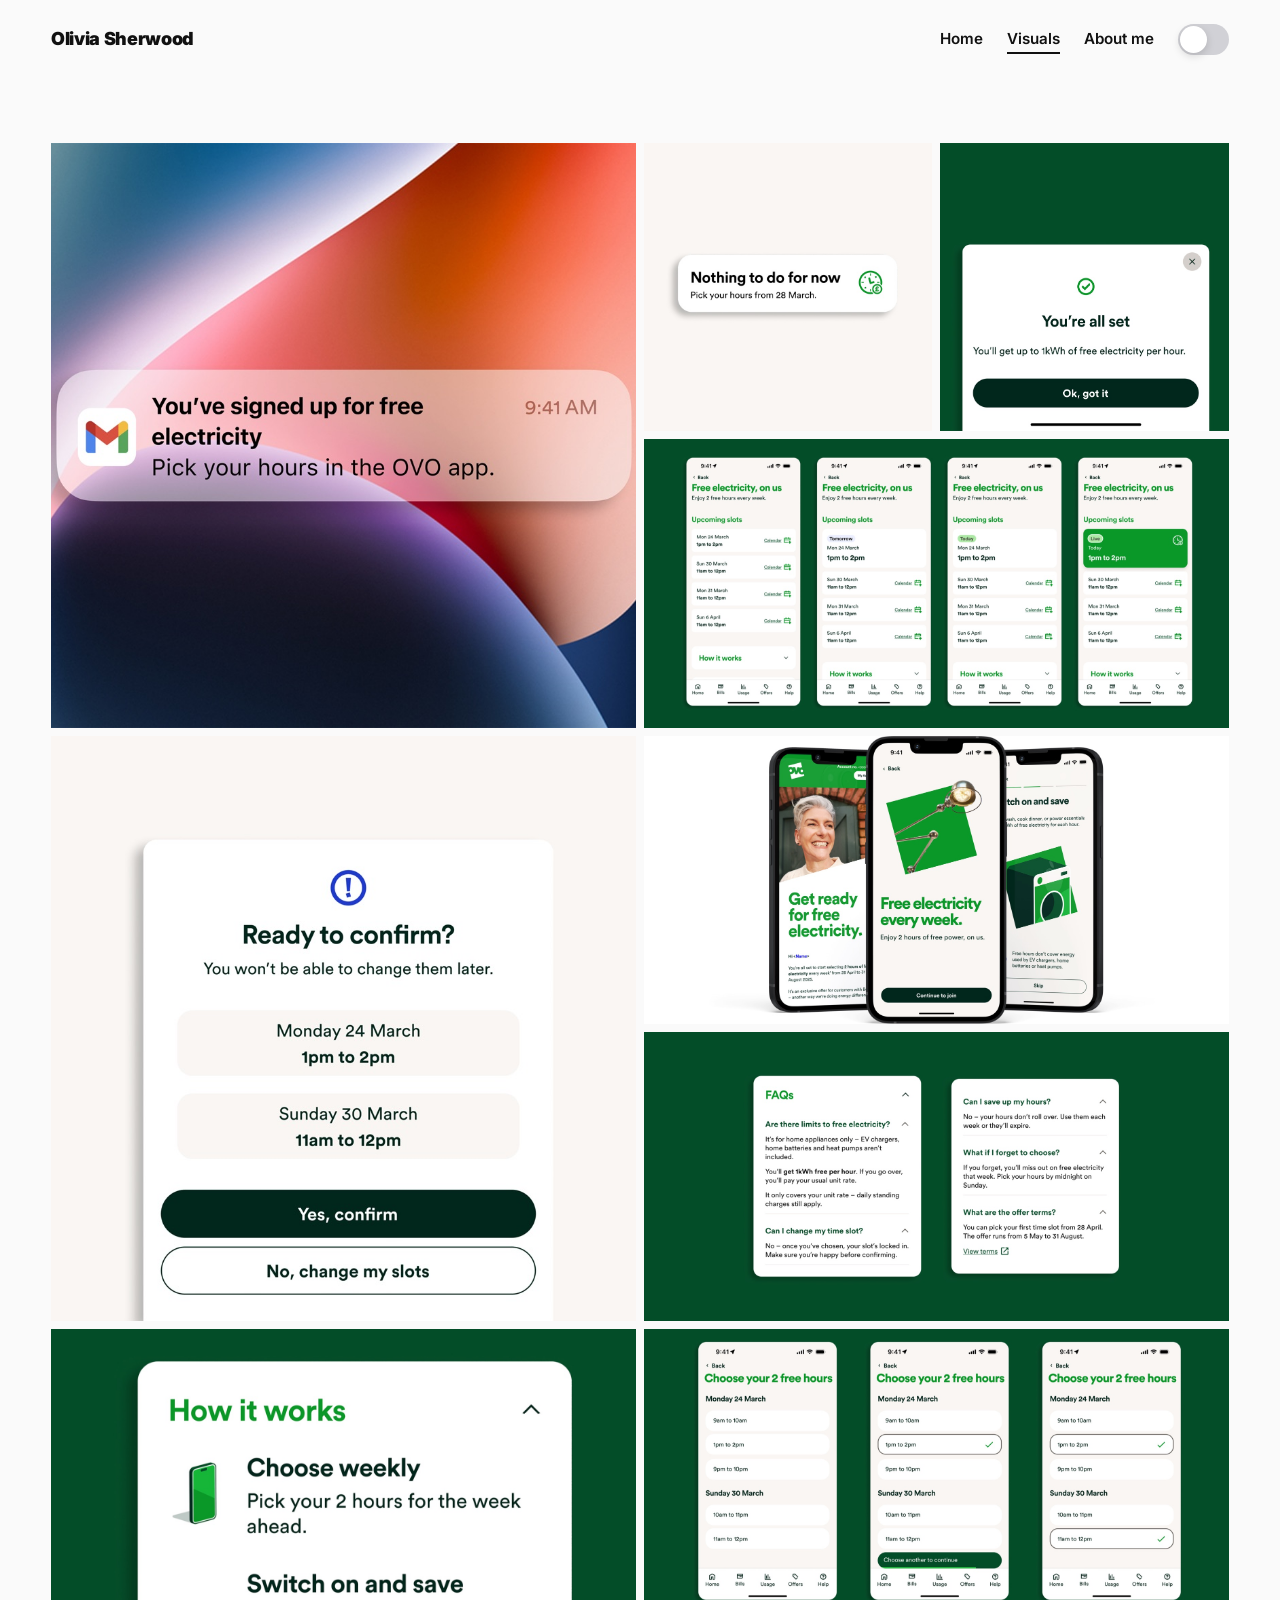
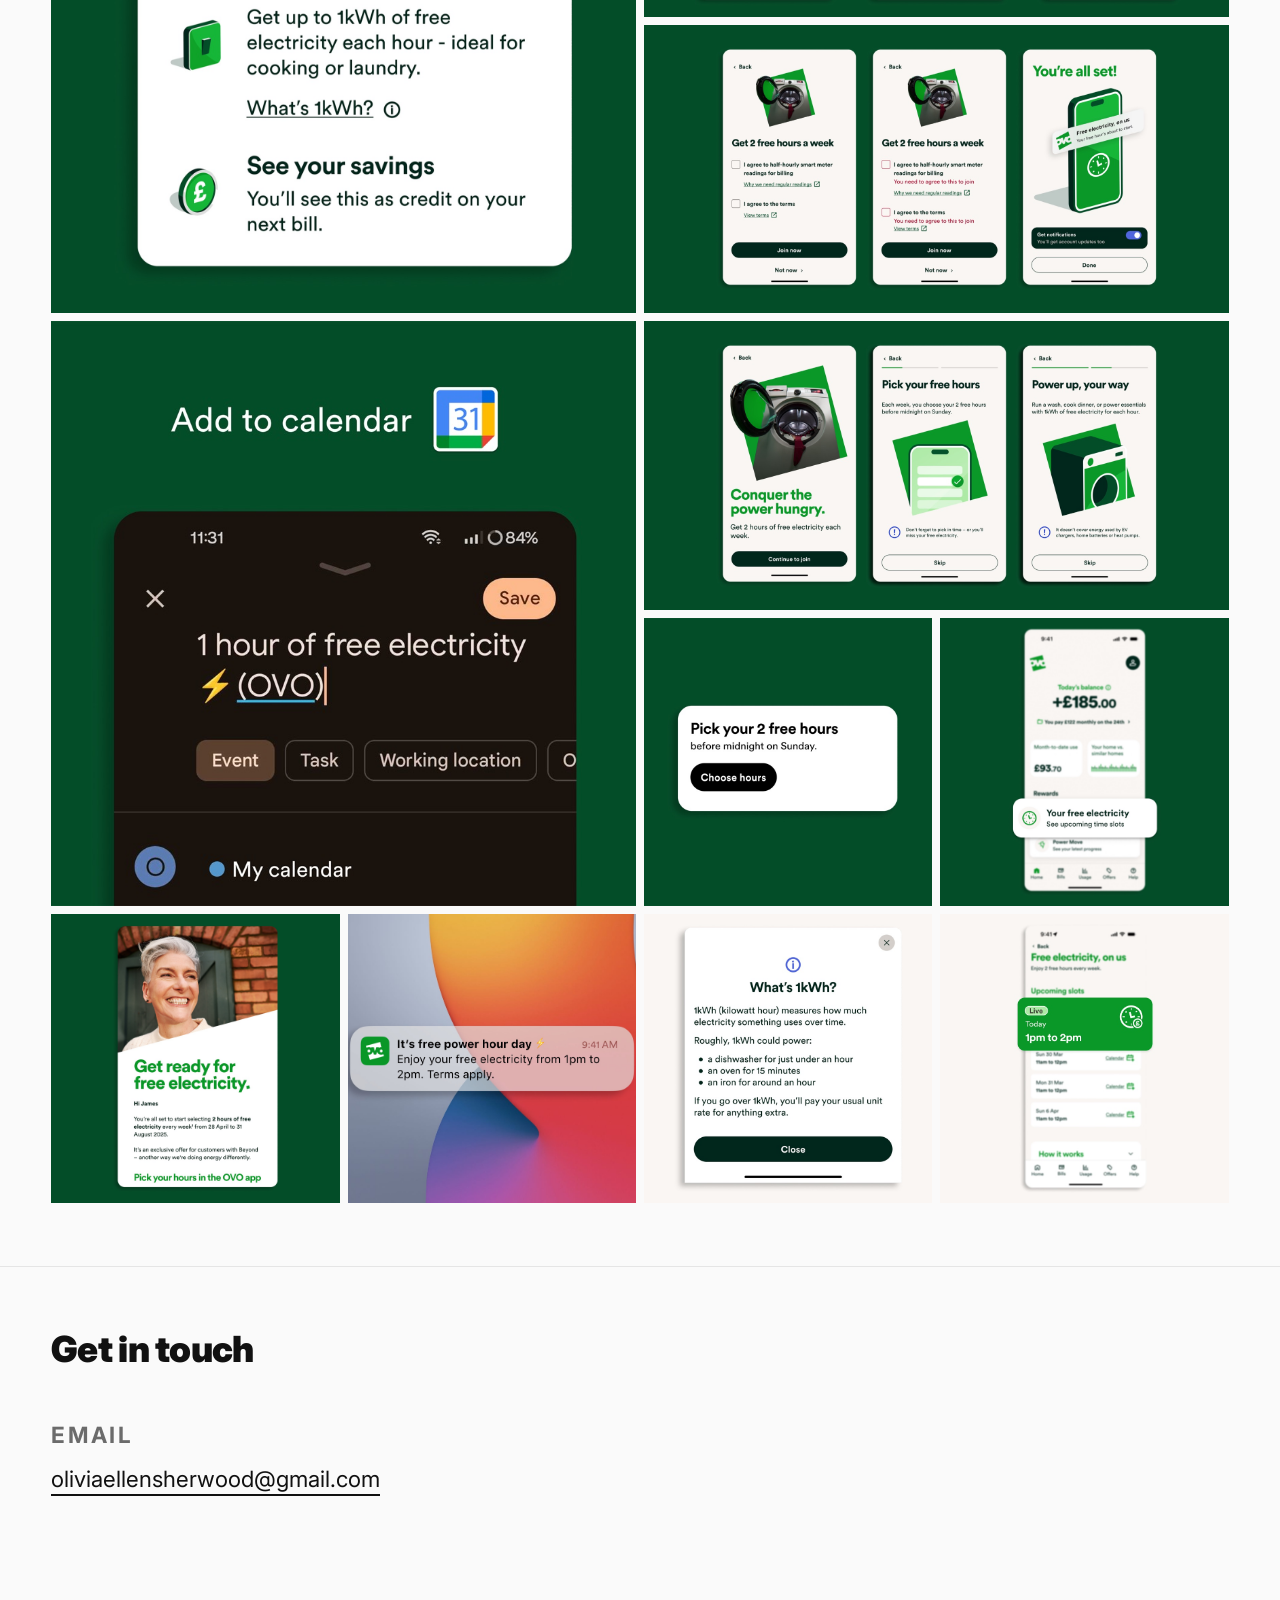
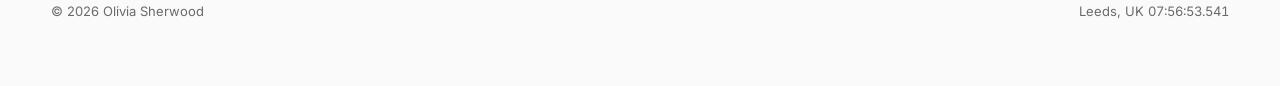
==== commit 37afd9a7: "Shuffle the Visuals mosaic on every load Tile sizes stay tied to layout position, not to images: the" ====
--- a/visuals.html
+++ b/visuals.html
@@ -130,6 +130,12 @@
           </li>
 
         </ul>
+
+        <!-- Runs here, not deferred: the shuffle has to happen while the parser
+             is still working, before first paint and before the browser decides
+             which images are lazy. Deferring it would paint the fixed order
+             first, then visibly reorder. -->
+        <script src="assets/js/visuals.js"></script>
       </div>
     </section>
 
--- a/assets/css/style.css
+++ b/assets/css/style.css
@@ -15,6 +15,11 @@
    1. Design tokens — black / white / grey only
    -------------------------------------------------------------------------- */
 :root {
+  /* Tells the browser which canvas to paint before our CSS applies. Without it
+     the gap between documents flashes white, which no page transition can hide
+     because it happens outside the page. Also themes scrollbars and form UI. */
+  color-scheme: light;
+
   --bg: #FAFAFA;          /* page background, warm-neutral off-white */
   --ink: #111111;         /* headlines + body text */
   --muted: #6B6B6B;       /* secondary text */
@@ -83,6 +88,7 @@
    -------------------------------------------------------------------------- */
 @media (prefers-color-scheme: dark) {
   :root:not([data-theme="light"]) {
+    color-scheme: dark;
     --bg: #151412;
     --ink: #F1EEE8;
     --muted: #A29E96;
@@ -92,6 +98,7 @@
 }
 
 :root[data-theme="dark"] {
+  color-scheme: dark;
   --bg: #151412;
   --ink: #F1EEE8;
   --muted: #A29E96;
@@ -117,6 +124,86 @@
   transition:
     transform 0.3s cubic-bezier(0.34, 1.56, 0.64, 1),
     width 0.3s cubic-bezier(0.34, 1.56, 0.64, 1);
+}
+
+/* --------------------------------------------------------------------------
+   1c. Cross-document page transitions
+
+   This is the multi-page View Transitions API, not document.startViewTransition().
+   That function is the *same-document* API: it snapshots, runs a callback that
+   mutates the DOM, then animates. A real navigation destroys the old document,
+   so wrapping location.href in it does nothing. For an MPA the opt-in is this
+   at-rule, declared on both the outgoing and incoming page (both load this
+   stylesheet, so that's satisfied). Same-origin only, per spec — external links
+   never transition.
+
+   No JS. Browsers without support ignore the at-rule and navigate normally.
+
+   Scroll position needs no JS either: a fresh navigation already lands at the
+   top, and history.scrollRestoration stays "auto" so the back button restores
+   where you were. Forcing it to "manual" would break that.
+   -------------------------------------------------------------------------- */
+@view-transition { navigation: auto; }
+
+/* Pull the header out of the root snapshot and give it its own. Without this
+   the header is part of `root`, so it dissolves into a pixel-identical copy of
+   itself — which is what makes a whole-page crossfade read as flat. Named, it
+   holds still while the content moves beneath it: the header is furniture,
+   not content.
+
+   Only the header. Two deliberate omissions:
+
+   `main` stays inside `root`. A named group tweens between its old and new
+   geometry, and main's height differs enormously between the homepage and the
+   visuals mosaic, so a named main would visibly squash. `root` is always sized
+   to the viewport, so it can slide without distorting.
+
+   The footer stays inside `root` too, for the same reason in reverse: it sits
+   at a different y on every page, so naming it would make the group slide the
+   footer across the viewport whenever you navigate from a scrolled-down
+   position. The header is at y=0 everywhere, so its group tween is a no-op. */
+.site-header { view-transition-name: site-header; }
+
+/* Chrome: a short opacity-only crossfade, no movement. Long enough to soften
+   the nav's aria-current underline moving between pages, short enough that the
+   header reads as stationary. */
+::view-transition-old(site-header),
+::view-transition-new(site-header) {
+  animation-duration: 180ms;
+  animation-timing-function: ease;
+}
+
+/* Content: the outgoing page lifts and fades away quickly; the incoming page
+   rises into place slowly on a decelerating curve, after a short beat. The
+   overlap plus the asymmetry is what reads as editorial rather than as a
+   dissolve — it moves in one direction instead of dipping through blank.
+
+   Only opacity and transform, so both run entirely on the compositor. No
+   layout, no paint, no main-thread work — this is why it stays smooth on a
+   phone with 18 images on screen. */
+::view-transition-old(root) {
+  animation: vt-content-out 220ms cubic-bezier(0.3, 0, 0.8, 0.15) both;
+}
+::view-transition-new(root) {
+  animation: vt-content-in 460ms cubic-bezier(0.16, 1, 0.3, 1) 80ms both;
+}
+
+@keyframes vt-content-out {
+  to { opacity: 0; transform: translateY(-12px); }
+}
+@keyframes vt-content-in {
+  from { opacity: 0; transform: translateY(20px); }
+}
+
+/* The global reduced-motion rule below uses `*`, which cannot match the
+   view-transition pseudo-element tree — it lives outside the document. So the
+   animations have to be killed explicitly. Navigation still happens, instantly. */
+@media (prefers-reduced-motion: reduce) {
+  ::view-transition-group(*),
+  ::view-transition-old(*),
+  ::view-transition-new(*) {
+    animation: none !important;
+  }
 }
 
 /* --------------------------------------------------------------------------
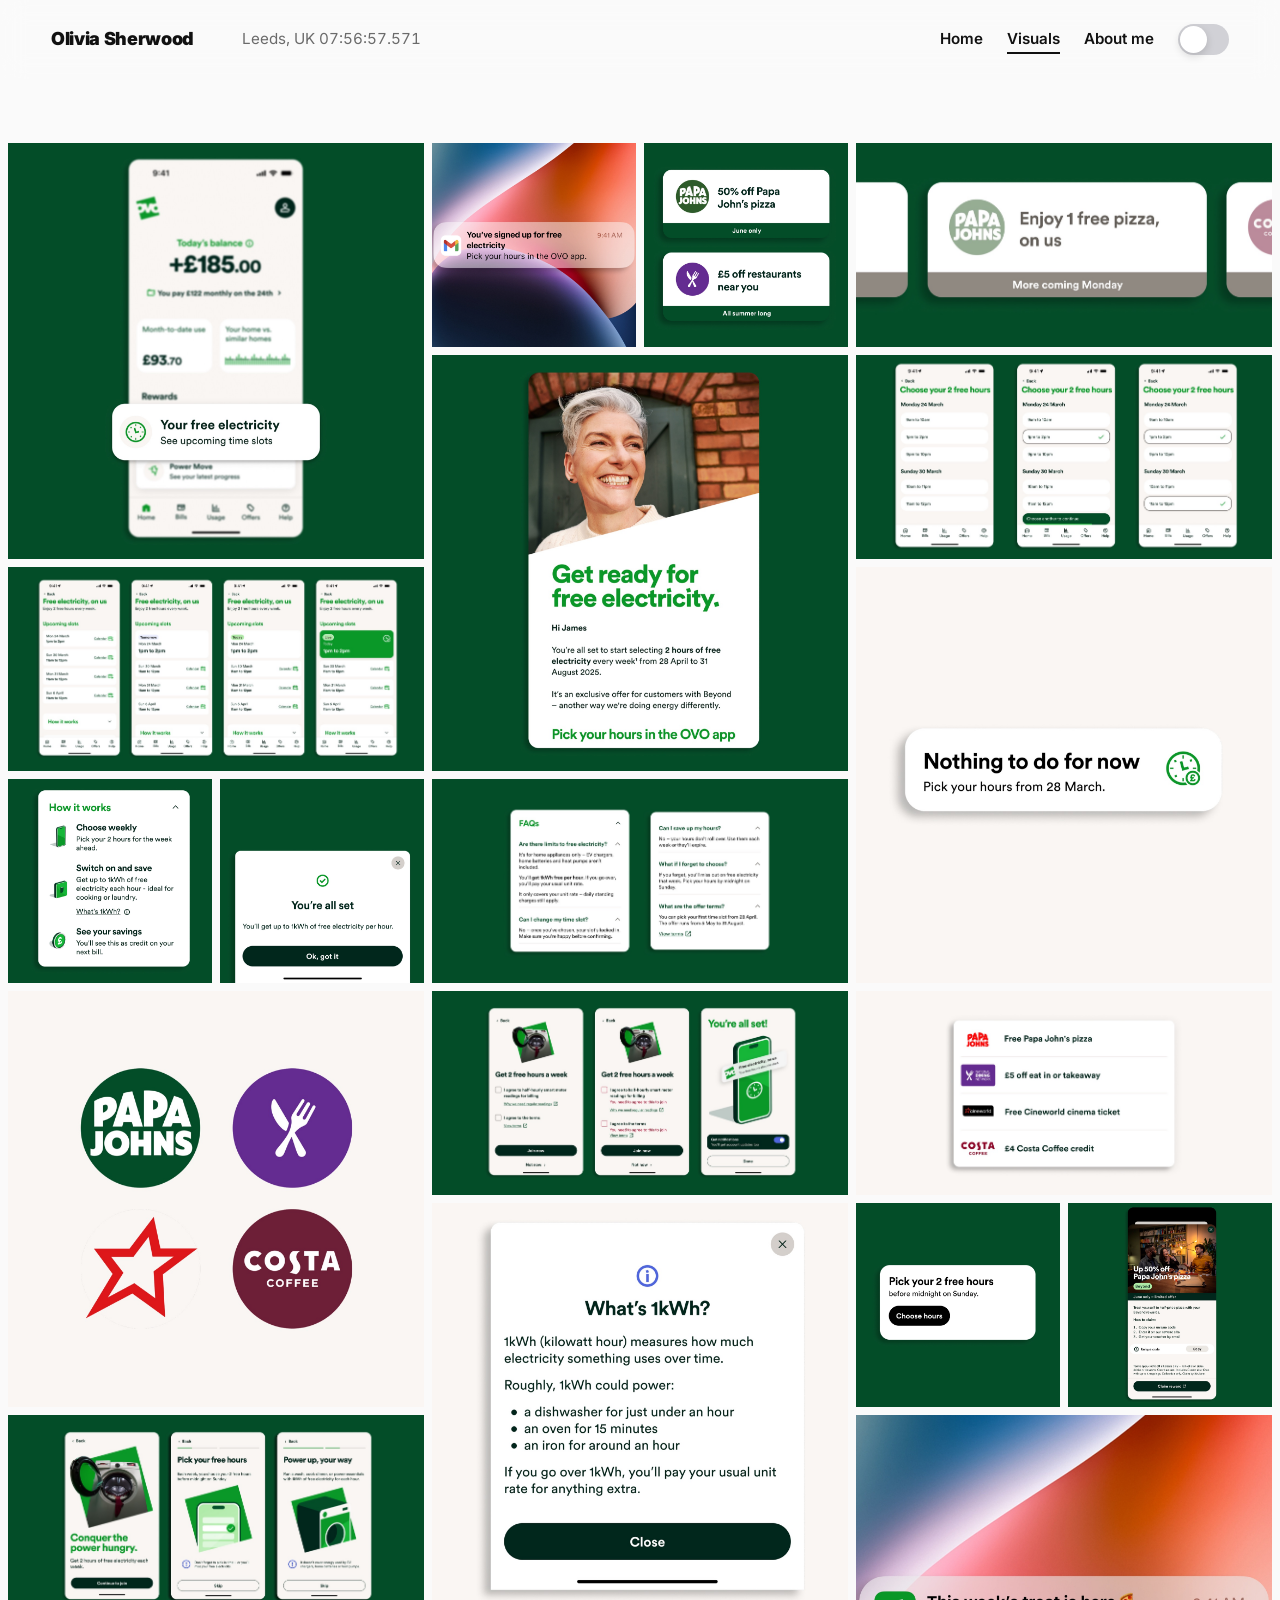
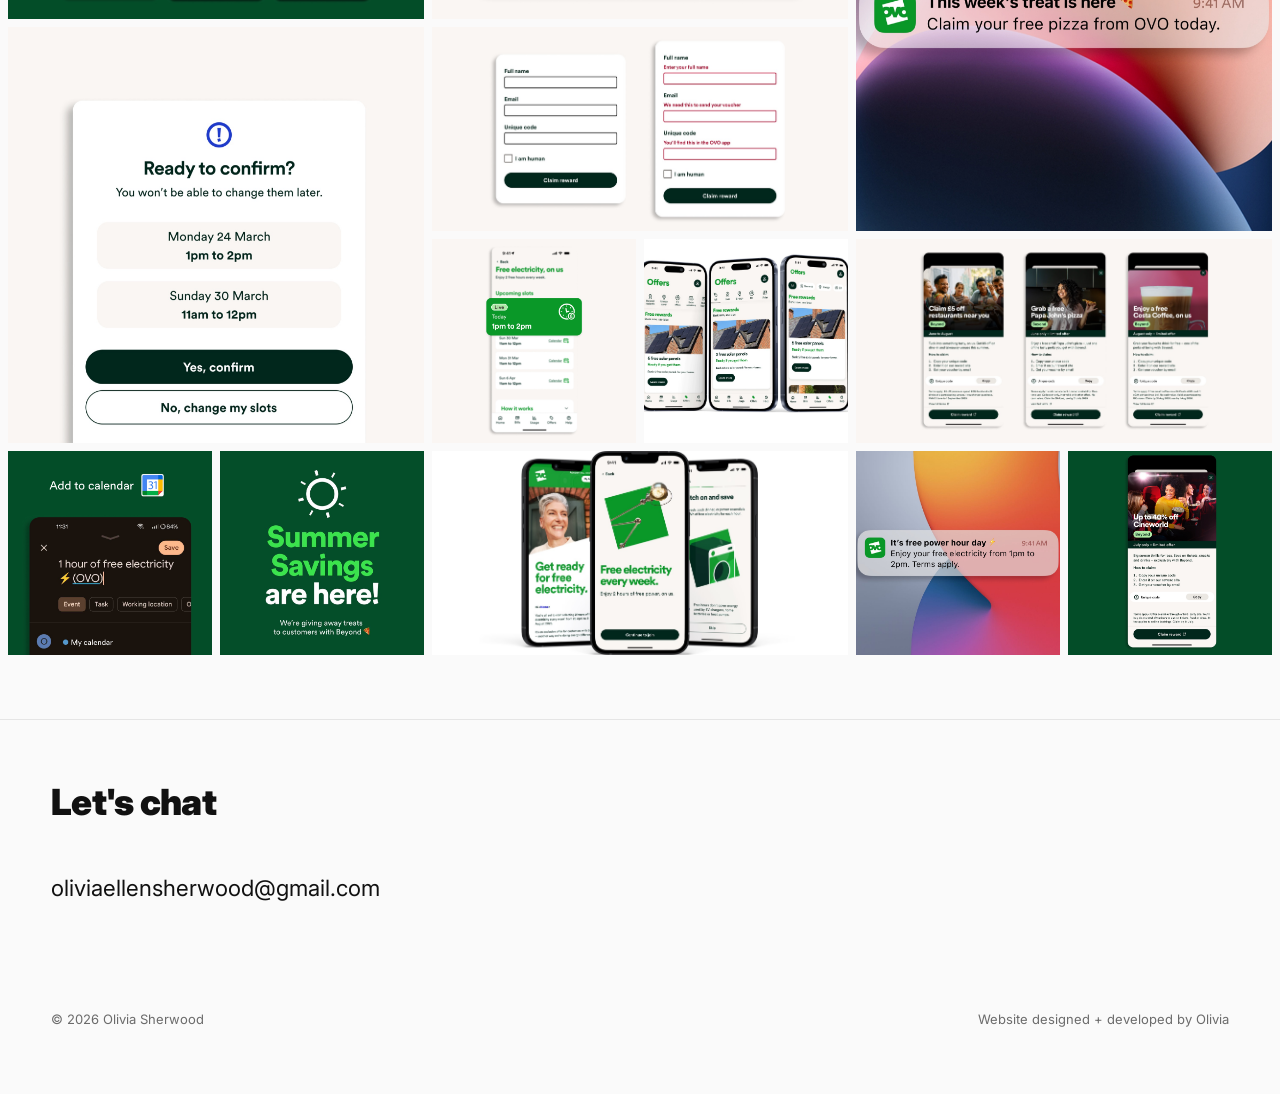
==== commit 80c9aa1d: "Add Summer Savings visuals, copy-to-clipboard email, relocating clock - Expand the Visuals mosaic wi" ====
--- a/visuals.html
+++ b/visuals.html
@@ -60,23 +60,23 @@
          with no holes under normal (sparse) auto-placement.
          L = large 2x2, W = wide 2x1, S = small 1x1. -->
     <section class="section--tight">
-      <div class="container visuals">
+      <div class="visuals">
         <h1 class="visually-hidden">Visuals</h1>
 
         <ul class="visuals__grid">
 
           <!-- rows 1-2 -->
           <li class="visuals__tile visuals__tile--l">
-            <img src="assets/images/visuals/welcome-email.jpg" alt="A welcome email headed 'Get ready for free electricity', with a photo of a smiling customer and a link to pick your hours in the OVO app." width="1600" height="1528" fetchpriority="high">
-          </li>
-          <li class="visuals__tile visuals__tile--s">
-            <img src="assets/images/visuals/all-set-modal.jpg" alt="A confirmation modal: 'You're all set — you'll get up to 1kWh of free electricity per hour.'" width="900" height="860" fetchpriority="high">
-          </li>
-          <li class="visuals__tile visuals__tile--s">
-            <img src="assets/images/visuals/pick-hours-prompt.jpg" alt="A prompt card reading 'Pick your 2 free hours before midnight on Sunday', with a 'Choose hours' button." width="900" height="860" fetchpriority="high">
-          </li>
-          <li class="visuals__tile visuals__tile--w">
-            <img src="assets/images/visuals/intro-screens.jpg" alt="Three app screens introducing free electricity: a welcome message, 'Free electricity every week', and a savings summary." width="1800" height="849" fetchpriority="high">
+            <img src="assets/images/visuals/welcome-email.jpg" alt="A welcome email headed 'Get ready for free electricity', with a photo of a smiling customer and a link to pick your hours in the OVO app." width="1600" height="1528" loading="eager" fetchpriority="high">
+          </li>
+          <li class="visuals__tile visuals__tile--s">
+            <img src="assets/images/visuals/all-set-modal.jpg" alt="A confirmation modal: 'You're all set — you'll get up to 1kWh of free electricity per hour.'" width="1600" height="1528" loading="eager" fetchpriority="high">
+          </li>
+          <li class="visuals__tile visuals__tile--s">
+            <img src="assets/images/visuals/pick-hours-prompt.jpg" alt="A prompt card reading 'Pick your 2 free hours before midnight on Sunday', with a 'Choose hours' button." width="1600" height="1528" loading="eager" fetchpriority="high">
+          </li>
+          <li class="visuals__tile visuals__tile--w">
+            <img src="assets/images/visuals/intro-screens.jpg" alt="Three app screens introducing free electricity: a welcome message, 'Free electricity every week', and a savings summary." width="1800" height="849" loading="eager" fetchpriority="high">
           </li>
 
           <!-- rows 3-4 -->
@@ -94,39 +94,76 @@
           <li class="visuals__tile visuals__tile--l">
             <img src="assets/images/visuals/how-it-works.jpg" alt="A 'How it works' card explaining three steps: choose weekly, switch on and save, and see your savings." width="1600" height="1528" loading="lazy">
           </li>
+          <li class="visuals__tile visuals__tile--s">
+            <img src="assets/images/visuals/live-slot-dashboard.jpg" alt="The free electricity dashboard with a live slot card reading '1pm to 2pm' above a list of upcoming slots." width="1600" height="1528" loading="lazy">
+          </li>
+          <li class="visuals__tile visuals__tile--s">
+            <img src="assets/images/visuals/confirm-slots-modal.jpg" alt="A 'Ready to confirm?' modal listing two chosen time slots, warning they can't be changed later." width="1600" height="1528" loading="lazy">
+          </li>
           <li class="visuals__tile visuals__tile--w">
             <img src="assets/images/visuals/live-slot-screens.jpg" alt="Four screens of the free electricity dashboard, showing a live slot highlighted from 1pm to 2pm." width="1800" height="849" loading="lazy">
           </li>
+
+          <!-- rows 7-8 -->
+          <li class="visuals__tile visuals__tile--l">
+            <img src="assets/images/visuals/free-power-hour-notification.jpg" alt="A lock screen notification: 'It's free power hour day — enjoy your free electricity from 1pm to 2pm.'" width="1600" height="1528" loading="lazy">
+          </li>
           <li class="visuals__tile visuals__tile--w">
             <img src="assets/images/visuals/opt-in-screens.jpg" alt="Three opt-in screens with consent checkboxes, ending in a 'You're all set!' confirmation." width="1800" height="849" loading="lazy">
           </li>
-
-          <!-- rows 7-8 -->
-          <li class="visuals__tile visuals__tile--l">
-            <img src="assets/images/visuals/free-power-hour-notification.jpg" alt="A lock screen notification: 'It's free power hour day — enjoy your free electricity from 1pm to 2pm.'" width="1600" height="1528" loading="lazy">
-          </li>
           <li class="visuals__tile visuals__tile--w">
             <img src="assets/images/visuals/faqs.jpg" alt="An expanded FAQs panel answering questions about free electricity hours and how to choose them." width="1800" height="849" loading="lazy">
           </li>
-          <li class="visuals__tile visuals__tile--s">
-            <img src="assets/images/visuals/live-slot-dashboard.jpg" alt="The free electricity dashboard with a live slot card reading '1pm to 2pm' above a list of upcoming slots." width="900" height="860" loading="lazy">
-          </li>
-          <li class="visuals__tile visuals__tile--s">
-            <img src="assets/images/visuals/confirm-slots-modal.jpg" alt="A 'Ready to confirm?' modal listing two chosen time slots, warning they can't be changed later." width="900" height="860" loading="lazy">
-          </li>
-
-          <!-- row 9 -->
-          <li class="visuals__tile visuals__tile--s">
-            <img src="assets/images/visuals/add-to-calendar.jpg" alt="Adding '1 hour of free electricity' to a phone calendar as a saved event." width="900" height="860" loading="lazy">
-          </li>
-          <li class="visuals__tile visuals__tile--s">
-            <img src="assets/images/visuals/what-is-kwh-modal.jpg" alt="A 'What's 1kWh?' explainer modal comparing a kilowatt hour to running a dishwasher, oven or iron." width="900" height="860" loading="lazy">
-          </li>
-          <li class="visuals__tile visuals__tile--s">
-            <img src="assets/images/visuals/nothing-to-do-card.jpg" alt="A quiet-state card reading 'Nothing to do for now — pick your hours from 28 March.'" width="900" height="860" loading="lazy">
-          </li>
-          <li class="visuals__tile visuals__tile--s">
-            <img src="assets/images/visuals/signup-notification.jpg" alt="A lock screen notification: 'You've signed up for free electricity — pick your hours in the OVO app.'" width="900" height="860" loading="lazy">
+
+          <!-- rows 9-10 -->
+          <li class="visuals__tile visuals__tile--l">
+            <img src="assets/images/visuals/summer-savings-tile.jpg" alt="A Summer Savings campaign tile: 'Summer Savings are here!' with a sun icon, offering treats to Beyond customers." width="1600" height="1528" loading="lazy">
+          </li>
+          <li class="visuals__tile visuals__tile--s">
+            <img src="assets/images/visuals/add-to-calendar.jpg" alt="Adding '1 hour of free electricity' to a phone calendar as a saved event." width="1600" height="1528" loading="lazy">
+          </li>
+          <li class="visuals__tile visuals__tile--s">
+            <img src="assets/images/visuals/what-is-kwh-modal.jpg" alt="A 'What's 1kWh?' explainer modal comparing a kilowatt hour to running a dishwasher, oven or iron." width="1600" height="1528" loading="lazy">
+          </li>
+          <li class="visuals__tile visuals__tile--w">
+            <img src="assets/images/visuals/reward-claim-form.jpg" alt="A reward claim form shown in default and error states, with fields for full name, email and a unique code." width="1800" height="849" loading="lazy">
+          </li>
+
+          <!-- rows 11-12 -->
+          <li class="visuals__tile visuals__tile--l">
+            <img src="assets/images/visuals/offers-solar-screens.jpg" alt="Three app screens of the Offers tab showing a free solar panels reward." width="1600" height="1166" loading="lazy">
+          </li>
+          <li class="visuals__tile visuals__tile--l">
+            <img src="assets/images/visuals/partner-logos.jpg" alt="Partner brand marks — Papa John's, a restaurants icon, a star, and Costa Coffee." width="1600" height="1528" loading="lazy">
+          </li>
+
+          <!-- rows 13-15 -->
+          <li class="visuals__tile visuals__tile--w">
+            <img src="assets/images/visuals/partner-offer-modals.jpg" alt="Three partner offer screens — money off restaurants near you, a free Papa John's pizza, and a free Costa Coffee." width="1800" height="849" loading="lazy">
+          </li>
+          <li class="visuals__tile visuals__tile--s">
+            <img src="assets/images/visuals/nothing-to-do-card.jpg" alt="A quiet-state card reading 'Nothing to do for now — pick your hours from 28 March.'" width="1600" height="1528" loading="lazy">
+          </li>
+          <li class="visuals__tile visuals__tile--s">
+            <img src="assets/images/visuals/signup-notification.jpg" alt="A lock screen notification: 'You've signed up for free electricity — pick your hours in the OVO app.'" width="1600" height="1528" loading="lazy">
+          </li>
+          <li class="visuals__tile visuals__tile--w">
+            <img src="assets/images/visuals/rewards-list.jpg" alt="A list of Summer Savings rewards: a free Papa John's pizza, £5 off eating out, a free Cineworld ticket, and £4 Costa Coffee credit." width="1800" height="849" loading="lazy">
+          </li>
+          <li class="visuals__tile visuals__tile--s">
+            <img src="assets/images/visuals/pizza-treat-notification.jpg" alt="A lock screen notification: 'This week's treat is here — claim your free pizza from OVO today.'" width="1600" height="1528" loading="lazy">
+          </li>
+          <li class="visuals__tile visuals__tile--s">
+            <img src="assets/images/visuals/offer-cards.jpg" alt="Two offer cards: 50% off Papa John's pizza in June, and £5 off restaurants near you all summer long." width="1600" height="1528" loading="lazy">
+          </li>
+          <li class="visuals__tile visuals__tile--w">
+            <img src="assets/images/visuals/weekly-treat-cards.jpg" alt="A row of weekly treat cards — 'Enjoy 1 free pizza, on us', labelled 'More coming Monday'." width="1800" height="849" loading="lazy">
+          </li>
+          <li class="visuals__tile visuals__tile--s">
+            <img src="assets/images/visuals/cineworld-offer-modal.jpg" alt="A Cineworld offer modal — up to 40% off tickets, with steps to copy a unique code and claim the reward." width="1600" height="1528" loading="lazy">
+          </li>
+          <li class="visuals__tile visuals__tile--s">
+            <img src="assets/images/visuals/papa-johns-offer-modal.jpg" alt="A Papa John's offer modal — up to 50% off pizza, with steps to copy a unique code and claim the reward." width="1600" height="1528" loading="lazy">
           </li>
 
         </ul>
@@ -144,15 +181,24 @@
   <!-- Footer ---------------------------------------------------------------->
   <footer class="site-footer section--tight" id="contact">
     <div class="container">
-      <h2 class="footer__heading">Get in touch</h2>
+      <h2 class="footer__heading">Let's chat</h2>
       <div class="footer__grid">
         <div class="footer__col">
-          <p class="eyebrow">Email</p>
-          <p><a href="mailto:oliviaellensherwood@gmail.com">oliviaellensherwood@gmail.com</a></p>
+          <p>
+            <button type="button" class="email-copy" data-email="oliviaellensherwood@gmail.com">
+              <span class="email-copy__panes" aria-hidden="true">
+                <span class="email-copy__front">oliviaellensherwood@gmail.com</span>
+                <span class="email-copy__back">Click to copy to clipboard</span>
+              </span>
+              <span class="visually-hidden">Copy email address oliviaellensherwood@gmail.com to clipboard</span>
+            </button>
+            <span class="visually-hidden" aria-live="polite" data-copy-status></span>
+          </p>
         </div>
       </div>
       <div class="footer__meta">
         <p class="footer__legal">© 2026 Olivia Sherwood</p>
+        <p class="footer__credit">Website designed + developed by Olivia</p>
         <p class="footer__clock">Leeds, UK <span class="footer__time" role="timer"></span></p>
       </div>
     </div>
@@ -161,5 +207,6 @@
   <script src="assets/js/theme.js"></script>
   <script src="assets/js/nav.js"></script>
   <script src="assets/js/clock.js"></script>
+  <script src="assets/js/email-copy.js"></script>
 </body>
 </html>
--- a/assets/css/style.css
+++ b/assets/css/style.css
@@ -26,6 +26,13 @@
   --line: #E5E5E5;        /* dividers / borders */
   --panel: #F0F0F0;       /* carousel frame backdrop, subtle fills */
   --white: #FFFFFF;
+  /* Translucent header fill, used only where backdrop-blur is supported;
+     elsewhere the header falls back to solid --bg. Same colour as --bg. */
+  --header-bg: rgba(250, 250, 250, 0.82);
+
+  /* The toggle (31px) is the tallest thing in the bar, so header height is its
+     two paddings plus that. Drives the sticky nav's anchor offset. */
+  --header-height: calc(2 * var(--space-md) + 31px);
 
   --font: "Inter", -apple-system, BlinkMacSystemFont, "Segoe UI", sans-serif;
 
@@ -94,6 +101,7 @@
     --muted: #A29E96;
     --line: #454239;
     --panel: #201E1A;
+    --header-bg: rgba(21, 20, 18, 0.82);
   }
 }
 
@@ -104,6 +112,7 @@
   --muted: #A29E96;
   --line: #454239;
   --panel: #201E1A;
+  --header-bg: rgba(21, 20, 18, 0.82);
 }
 
 /* Smooth, subtle cross-fade while switching theme. Applied via a class that
@@ -211,7 +220,14 @@
    -------------------------------------------------------------------------- */
 *, *::before, *::after { box-sizing: border-box; }
 
-html { -webkit-text-size-adjust: 100%; scroll-behavior: smooth; }
+html {
+  -webkit-text-size-adjust: 100%;
+  scroll-behavior: smooth;
+  /* Every in-page anchor lands below the sticky header instead of behind it.
+     One rule covers #about-me, #work, the skip link — every target — so no
+     per-section scroll-margin is needed. The extra --space-sm is breathing room. */
+  scroll-padding-top: calc(var(--header-height) + var(--space-sm));
+}
 
 body {
   margin: 0;
@@ -259,7 +275,7 @@
   color: var(--bg);
   padding: var(--space-xs) var(--space-sm);
   border-radius: 6px;
-  z-index: 100;
+  z-index: 200;              /* above the sticky header (100), or it'd hide behind it when focused */
   text-decoration: none;
   transition: top 0.15s ease;
 }
@@ -316,7 +332,20 @@
    -------------------------------------------------------------------------- */
 .site-header {
   padding-block: var(--space-md);
-  position: relative; /* anchors the mobile dropdown panel */
+  position: sticky;
+  top: 0;
+  z-index: 100;              /* above hero images, the mosaic grid, everything */
+  background: var(--bg);     /* solid fallback: opaque so content can't show through */
+}
+
+/* Only where backdrop-blur actually works do we go translucent — otherwise the
+   solid --bg above stands, rather than a see-through header with no blur. */
+@supports ((-webkit-backdrop-filter: blur(1px)) or (backdrop-filter: blur(1px))) {
+  .site-header {
+    background: var(--header-bg);
+    -webkit-backdrop-filter: blur(12px);
+    backdrop-filter: blur(12px);
+  }
 }
 
 .site-header .container {
@@ -332,6 +361,21 @@
   letter-spacing: -0.02em;
   text-decoration: none;
   white-space: nowrap; /* never let the name break across two lines */
+}
+
+/* Header clock slot (JS moves the single .footer__clock here on wide screens).
+   margin-right: auto keeps it and the logo grouped on the left while the nav
+   actions stay pushed to the right. Nav font family and size, but regular
+   weight and muted colour so it reads as ambient detail, not the name. */
+.site-header__clock {
+  display: flex;
+  align-items: center;
+  margin-inline: var(--space-md) auto;
+}
+.site-header__clock .footer__clock {
+  font-size: 0.95rem;
+  font-weight: 400;
+  color: var(--muted);
 }
 
 /* Links, theme toggle and hamburger sit in one row on the right. */
@@ -399,6 +443,10 @@
    --nav-anim so reduced-motion users get an instant, flash-free toggle. */
 @media (max-width: 47.99rem) {
   .nav-toggle { display: block; }
+
+  /* The hamburger's 44px tap target is taller than the 31px toggle here, so it,
+     not the toggle, sets the header height. Keep the anchor offset in step. */
+  :root { --header-height: calc(2 * var(--space-md) + 44px); }
 
   .site-nav {
     position: absolute;
@@ -530,27 +578,20 @@
    7. Intro block — the name and tagline, full width
    -------------------------------------------------------------------------- */
 
-/* The intro container is a query container, so the headline can size itself
-   from the width it actually has rather than from the viewport. */
-.intro__container { container-type: inline-size; }
-
 /* Breathing room between the eyebrow and the display heading, and a cap so the
    headline doesn't run edge-to-edge on wide screens. It stays left-aligned in
-   the normal container padding — the layout around it is still full-width.
-   Scoped to the intro so the case study <h1> keeps its own spacing.
-
-   font-size: the headline must never wrap past three lines. Sized from the
-   container rather than the viewport, because the container is what actually
-   constrains the text — a vw-based clamp drifts out of step at both ends and
-   overflows to 4+ lines on small phones. 8.61cqw is the largest coefficient
-   that holds three lines at every container width (7% headroom), and 4.25rem
-   (68px) caps the display size. Both are tuned to this exact 64-character
-   string; re-derive them if the copy changes. If cqw isn't supported the
-   declaration is dropped and the h1 falls back to --size-hero. */
+   the normal container padding. Scoped to the intro so the case study <h1>
+   keeps its own spacing.
+
+   Fluid size via clamp: smaller footprint than before (54px cap, was 68px) so
+   the first project peeks above the fold, but still 900-weight with the tight
+   -0.02em tracking inherited from the base h1 rule, so it reads as a display
+   headline, not shrunk body text. The 48rem measure lets the desktop size
+   break to two lines instead of three, cutting the hero's height further. */
 #intro-heading {
   margin-top: var(--space-sm);
-  max-width: 56rem;
-  font-size: min(8.61cqw, 4.25rem);
+  max-width: 48rem;
+  font-size: clamp(1.75rem, 4.2vw, 3.375rem);
 }
 
 /* Sub-copy under the headline: lighter and smaller, capped at a readable
@@ -564,10 +605,18 @@
   max-width: var(--measure);
 }
 
+/* Trim the hero's vertical footprint (its own padding is lighter than the
+   default section--tight) so the top of the first project clears the fold on
+   short laptops. The sticky header already separates it from the top, so it
+   needs little padding above. */
+.section--tight[aria-labelledby="intro-heading"] {
+  padding-block: var(--space-md) var(--space-md);
+}
+
 /* Visible label for the project list. Styled as an eyebrow (it reuses
    .eyebrow) but marked up as the section's real <h2>, so the heading order
    runs h1 → h2 "Selected work" → h3 project titles. */
-.work__heading { margin-bottom: var(--space-lg); }
+.work__heading { margin-bottom: var(--space-md); }
 
 /* --------------------------------------------------------------------------
    7b. About me
@@ -576,15 +625,8 @@
    the right, capped at the reading measure. No border, fill, or different type
    — it should read as a continuation of the page, not a distinct block.
    -------------------------------------------------------------------------- */
-#about-me {
-  /* Breathing room when the nav anchor jumps here. The header is static (it
-     scrolls away), so no fixed offset is required — but this also keeps the
-     heading clear of the nav should the header ever become sticky.
-     Smooth vs instant scrolling is handled by html{scroll-behavior} above,
-     which the prefers-reduced-motion block switches to `auto`. */
-  scroll-margin-top: var(--space-xl);
-}
-
+/* No per-section scroll-margin: html{scroll-padding-top} now offsets every
+   anchor for the sticky header in one place. */
 .about__grid { display: grid; grid-template-columns: 1fr; gap: var(--space-md); }
 
 @media (min-width: 60rem) {
@@ -826,8 +868,49 @@
 }
 
 .footer__col p { margin-top: var(--space-xs); font-size: var(--size-lede); }
-.footer__col a { text-decoration: none; border-bottom: 2px solid var(--ink); padding-bottom: 0.1rem; }
-.footer__col a:hover { color: var(--muted); border-color: var(--muted); }
+
+/* --- Copy-email button -----------------------------------------------------
+   Looks like the old underlined email link, but it's a button that flips
+   (a vertical card turn) between the address and "Click to copy to clipboard"
+   on hover/focus, and holds on "Copied to clipboard" after a click. The panes
+   are position-stacked with backface-visibility, so the flip is pure
+   compositor work. Under reduced motion the global rule zeroes the transition,
+   leaving an instant text swap — the copying itself is untouched. */
+.email-copy {
+  padding: 0;
+  border: none;
+  background: none;
+  font: inherit;
+  color: inherit;
+  text-align: left;   /* buttons centre their text by default; both panes stay left-aligned */
+  cursor: pointer;
+  perspective: 600px;
+}
+.email-copy:hover { color: var(--muted); }
+
+.email-copy__panes {
+  display: block;
+  position: relative;
+  transform-style: preserve-3d;
+  transition: transform 0.35s ease;
+}
+.email-copy__front,
+.email-copy__back {
+  display: block;
+  backface-visibility: hidden;
+  -webkit-backface-visibility: hidden;
+  white-space: nowrap;
+}
+.email-copy__back {
+  position: absolute;
+  inset: 0;
+  transform: rotateX(180deg);
+}
+.email-copy:hover .email-copy__panes,
+.email-copy:focus-visible .email-copy__panes,
+.email-copy[data-copied="true"] .email-copy__panes {
+  transform: rotateX(180deg);
+}
 
 /* Copyright left, local-time readout right. Wraps to two stacked lines on
    narrow screens rather than letting the clock collide with the copyright. */
@@ -841,6 +924,7 @@
 }
 
 .footer__legal,
+.footer__credit,
 .footer__clock {
   color: var(--muted);
   font-size: var(--size-label);
@@ -866,18 +950,31 @@
    itself from its content rather than staying square.
 
    Tile sizes are assigned per image, not computed — three types (large 2x2,
-   wide 2x1, small 1x1) in a fixed DOM order that tiles a 4-column grid with
-   no holes:  4x(2x2) + 6x(2x1) + 8x(1x1) = 36 units = 9 rows x 4 cols.
-   -------------------------------------------------------------------------- */
-.visuals { container-type: inline-size; }
+   wide 2x1, small 1x1): 7 large + 10 wide + 12 small = 60 units. 60 divides
+   evenly by 6/5/4/3/2, so every column count yields whole rows.
+
+   grid-auto-flow: dense backfills gaps, so the same 29 tiles pack tight at any
+   column count. The tile *sizes* are still hand-authored per image (the bento
+   character); dense only changes placement order to fill holes — necessary
+   because one fixed DOM order can't pack perfectly at six different column
+   counts at once.
+
+   Full-bleed: the wrapper drops the site .container, so the grid runs edge to
+   edge with only an 8px gutter (matching the gap) instead of the site gutter.
+   -------------------------------------------------------------------------- */
+.visuals {
+  container-type: inline-size;
+  padding-inline: 8px;         /* small, consistent gutter; otherwise edge-to-edge */
+}
 
 .visuals__grid {
-  --cols: 4;
+  --cols: 6;
   --gap: 8px;
   --cell: calc((100cqw - (var(--cols) - 1) * var(--gap)) / var(--cols));
   display: grid;
   grid-template-columns: repeat(var(--cols), var(--cell));
   grid-auto-rows: var(--cell);
+  grid-auto-flow: dense;
   gap: var(--gap);
   margin: 0;
   padding: 0;
@@ -910,16 +1007,20 @@
   .visuals__tile:focus-visible img { transform: none; }
 }
 
-/* Two columns: large becomes a full-width square, wide a full-width 2:1 band,
-   small a half-width square. The same DOM order still tiles without holes. */
-@media (max-width: 60rem) {
-  .visuals__grid { --cols: 2; }
-}
+/* Column ramp: 6 across on large screens, stepping down so tiles never get too
+   small to read on the way to phone.
+
+   EVEN counts only (6, 4, 2). The mosaic contains 2x2 tiles, and a 2-wide span
+   cannot tile an odd-width grid without leaving holes no matter the DOM order
+   or dense packing — verified: 5 and 3 columns both leave gaps, 6/4/2 pack
+   perfectly. 6/4/2 still satisfy the target density at every size. */
+@media (max-width: 75rem) { .visuals__grid { --cols: 4; } }  /* ~1200px: tablet landscape / small laptop */
+@media (max-width: 44rem) { .visuals__grid { --cols: 2; } }  /* ~704px: large phone / small tablet */
 
 /* One column: square cells stop making sense, so rows size to each tile's own
    aspect ratio. Keeps wide-vs-square variation rather than flattening to a
    uniform stack. */
-@media (max-width: 30rem) {
+@media (max-width: 22rem) {
   .visuals__grid {
     --cols: 1;
     grid-template-columns: 1fr;
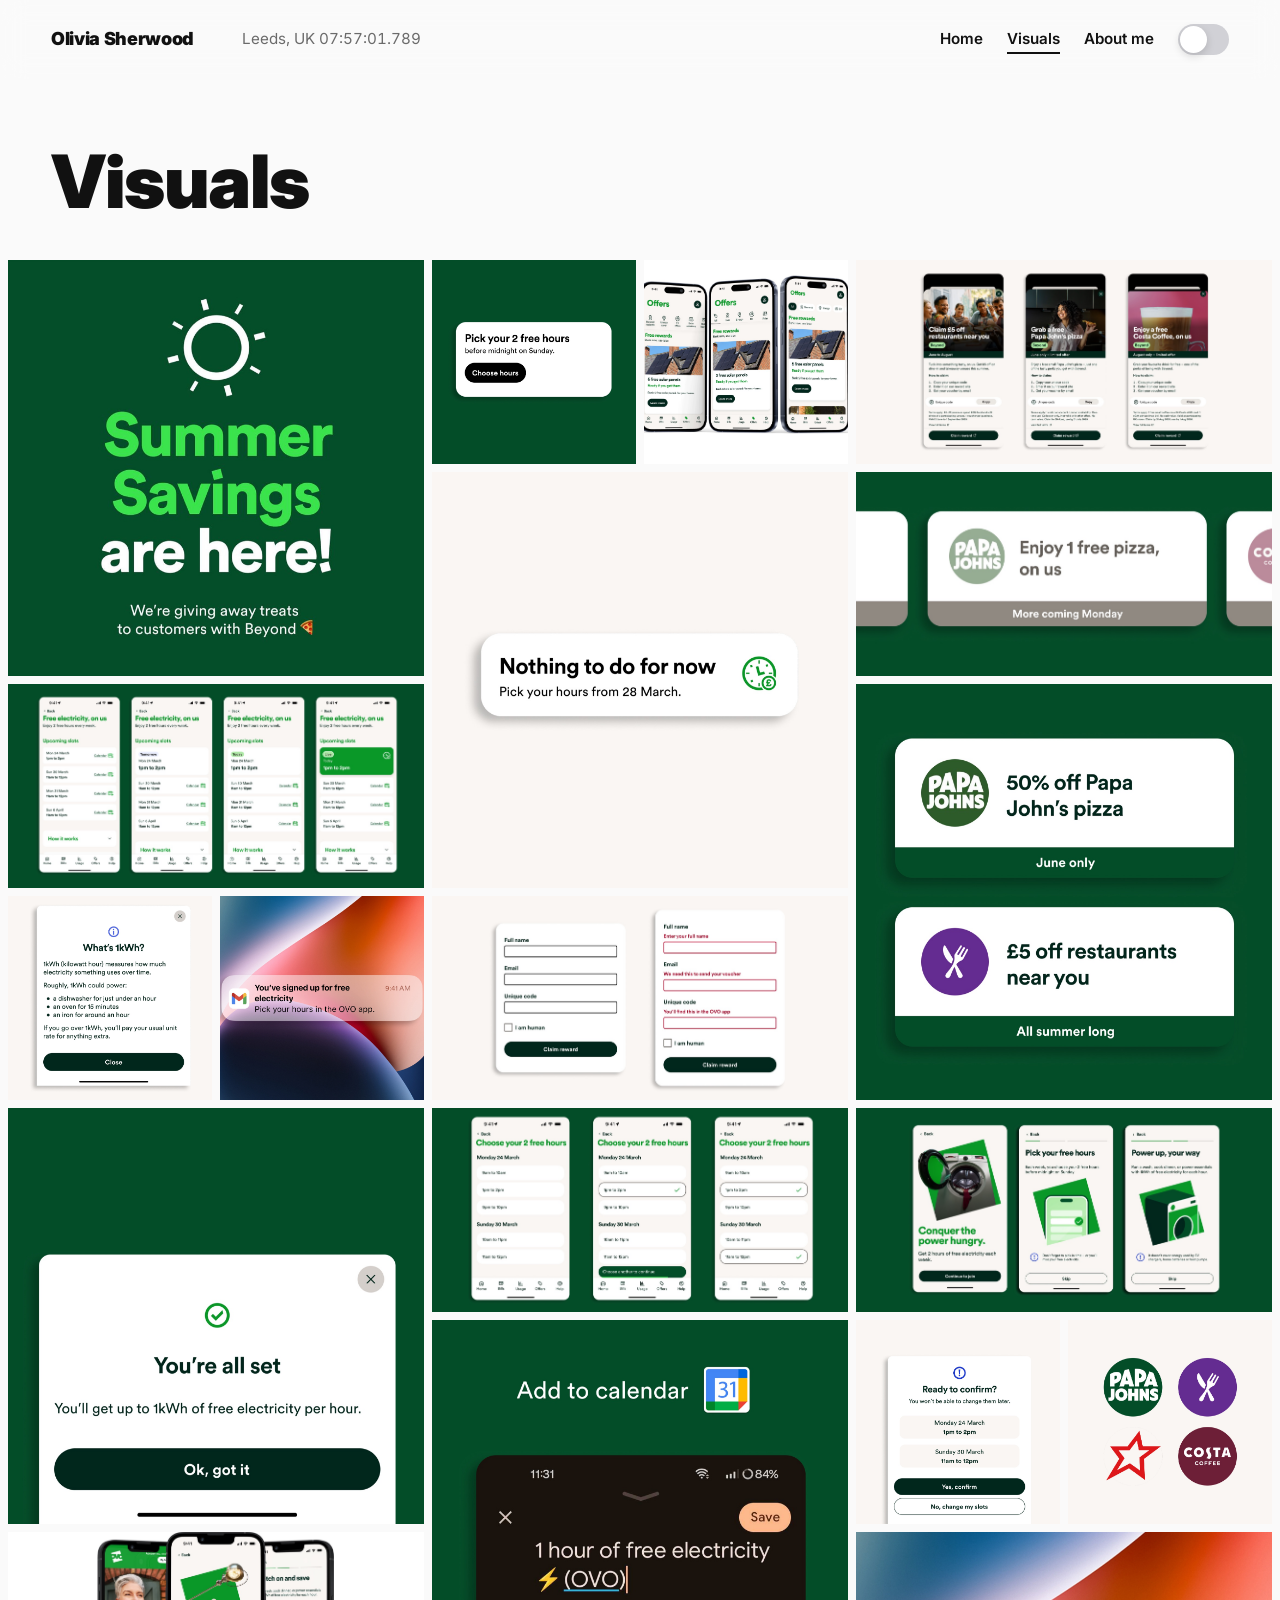
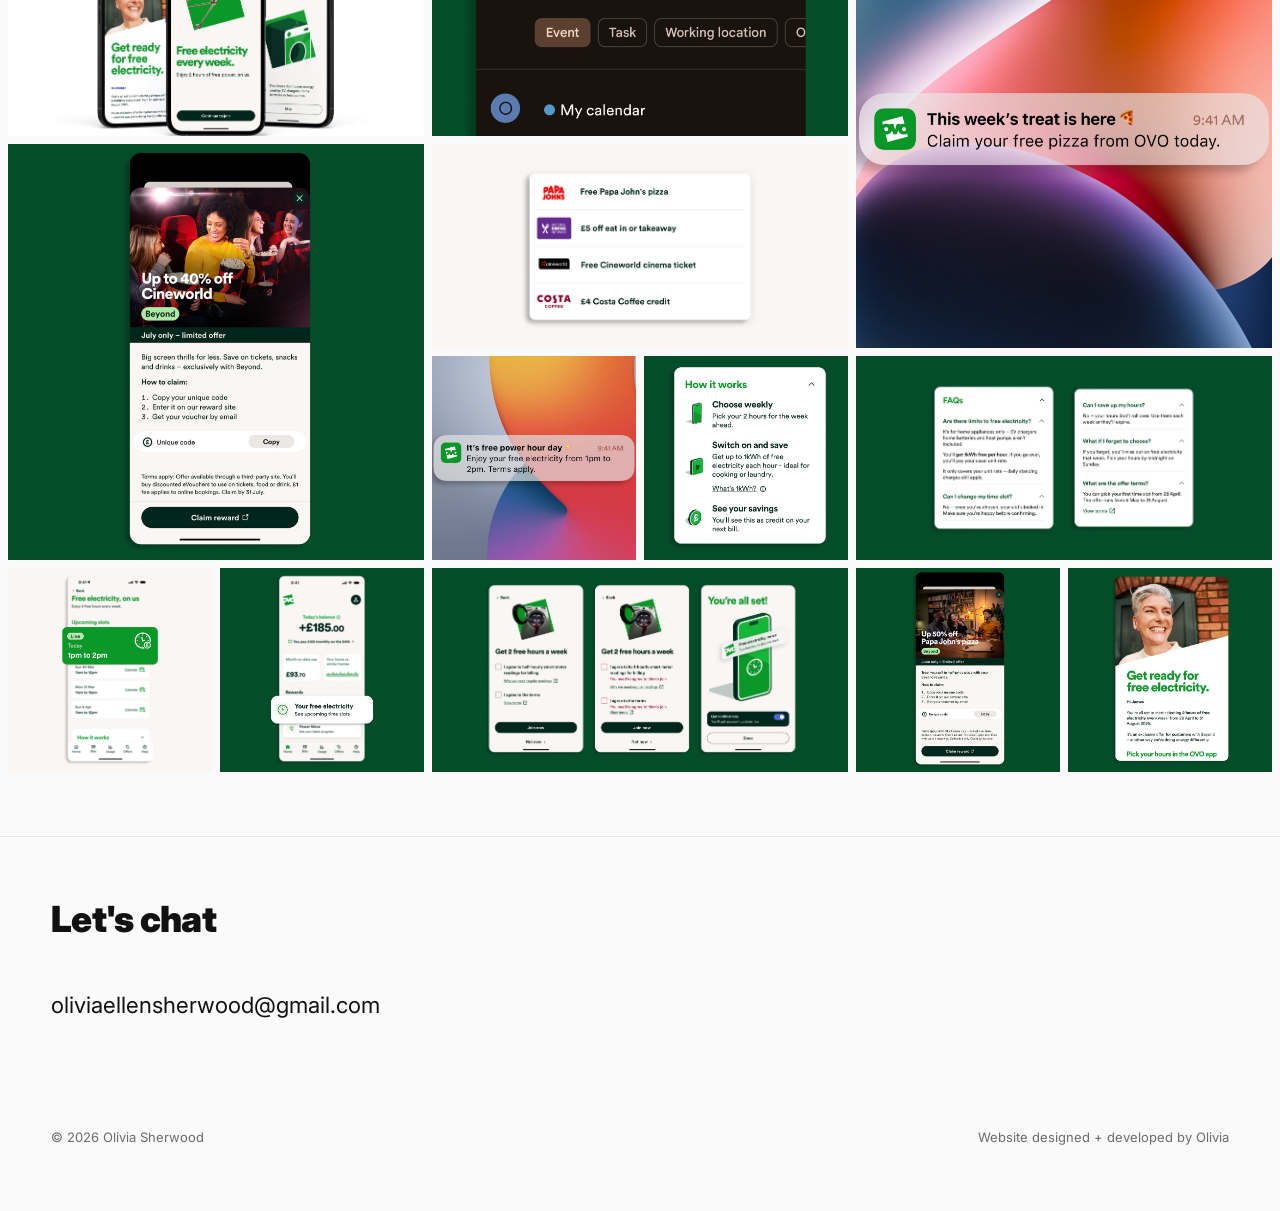
==== commit 5fe5f6c8: "Add a visible "Visuals" page title Promote the previously visually-hidden h1 to a visible page title" ====
--- a/visuals.html
+++ b/visuals.html
@@ -25,7 +25,7 @@
 
   <link rel="stylesheet" href="assets/css/style.css">
 </head>
-<body>
+<body class="page-visuals">
   <a class="skip-link" href="#main">Skip to content</a>
 
   <!-- Header ---------------------------------------------------------------->
@@ -53,15 +53,15 @@
   <main id="main">
 
     <!-- Bento mosaic ---------------------------------------------------------
-         The page is deliberately visual-only, so the h1 is hidden rather than
-         omitted — the document still needs a top-level heading.
-
          Tile order is load-bearing: it's arranged so a 4-column grid packs
          with no holes under normal (sparse) auto-placement.
          L = large 2x2, W = wide 2x1, S = small 1x1. -->
     <section class="section--tight">
+      <div class="container">
+        <h1 class="visuals__title">Visuals</h1>
+      </div>
+
       <div class="visuals">
-        <h1 class="visually-hidden">Visuals</h1>
 
         <ul class="visuals__grid">
 
--- a/assets/css/style.css
+++ b/assets/css/style.css
@@ -173,35 +173,100 @@
    position. The header is at y=0 everywhere, so its group tween is a no-op. */
 .site-header { view-transition-name: site-header; }
 
-/* Chrome: a short opacity-only crossfade, no movement. Long enough to soften
-   the nav's aria-current underline moving between pages, short enough that the
-   header reads as stationary. */
-::view-transition-old(site-header),
-::view-transition-new(site-header) {
-  animation-duration: 180ms;
-  animation-timing-function: ease;
-}
-
-/* Content: the outgoing page lifts and fades away quickly; the incoming page
-   rises into place slowly on a decelerating curve, after a short beat. The
-   overlap plus the asymmetry is what reads as editorial rather than as a
-   dissolve — it moves in one direction instead of dipping through blank.
-
-   Only opacity and transform, so both run entirely on the compositor. No
-   layout, no paint, no main-thread work — this is why it stays smooth on a
-   phone with 18 images on screen. */
-::view-transition-old(root) {
-  animation: vt-content-out 220ms cubic-bezier(0.3, 0, 0.8, 0.15) both;
-}
+/* Header: furniture — hold it perfectly still across a navigation.
+
+   Naming it already lifts it out of the root crossfade. But two things still
+   made the bar jitter when tapping between pages:
+     1) the GROUP would tween any sub-pixel geometry delta between the two
+        pages' headers, and
+     2) cross-fading the old and new header snapshots double-exposed the parts
+        that legitimately differ per page — the active-link underline and the
+        live clock (which JS relocates into the header) — ghosting as a shimmer.
+   Pin the group (no geometry tween) and swap the snapshots instantly rather than
+   cross-fading, so the header just shows the new page's state with no motion. */
+::view-transition-group(site-header) { animation-duration: 0s; }
+::view-transition-old(site-header) { animation: none; opacity: 0; }
+::view-transition-new(site-header) { animation: none; opacity: 1; }
+
+/* Everything left in `root` — the page background and the footer — simply
+   crossfades. No movement, so the footer can never slide across the viewport
+   from a scrolled-down position. The content blocks below ride on top of this
+   with the real motion. */
+::view-transition-old(root),
 ::view-transition-new(root) {
-  animation: vt-content-in 460ms cubic-bezier(0.16, 1, 0.3, 1) 80ms both;
-}
+  animation-duration: 300ms;
+  animation-timing-function: cubic-bezier(0.22, 1, 0.36, 1);
+}
+
+/* Staggered content entrance — the chrome://whats-new quality.
+
+   Each top-level block is its own snapshot (named further down), so the
+   incoming page doesn't land as one rigid sheet: the hero settles first, then
+   the block beneath it a beat later, each fading up on a confident ease-out —
+   the same decelerating curve family Chrome uses in its own UI. Outgoing blocks
+   leave together and quickly; only the arrival is staged, which is exactly what
+   separates a polished load-in from an abrupt one.
+
+   transform + opacity only, so every frame is compositor-only — no layout, no
+   paint — smooth even on the visuals page with its wall of images. The single
+   shared curve means nothing fights, and the short durations keep it snappy. */
+::view-transition-old(vt-home-1),
+::view-transition-old(vt-home-2),
+::view-transition-old(vt-home-3),
+::view-transition-old(vt-visuals-1),
+::view-transition-old(vt-case-1),
+::view-transition-old(vt-case-2),
+::view-transition-old(vt-case-3),
+::view-transition-old(vt-case-4),
+::view-transition-old(vt-case-5),
+::view-transition-old(vt-case-6) {
+  animation: vt-content-out 200ms cubic-bezier(0.22, 1, 0.36, 1) both;
+}
+::view-transition-new(vt-home-1),
+::view-transition-new(vt-home-2),
+::view-transition-new(vt-home-3),
+::view-transition-new(vt-visuals-1),
+::view-transition-new(vt-case-1),
+::view-transition-new(vt-case-2),
+::view-transition-new(vt-case-3),
+::view-transition-new(vt-case-4),
+::view-transition-new(vt-case-5),
+::view-transition-new(vt-case-6) {
+  animation: vt-content-in 360ms cubic-bezier(0.22, 1, 0.36, 1) both;
+}
+
+/* The stagger itself: each block starts a beat after the one above it. Delays
+   are capped so blocks far down the page (mostly off-screen anyway) have
+   entered by the time you scroll to them, rather than sitting there waiting. */
+::view-transition-new(vt-home-2),
+::view-transition-new(vt-case-2) { animation-delay: 70ms; }
+::view-transition-new(vt-home-3),
+::view-transition-new(vt-case-3) { animation-delay: 140ms; }
+::view-transition-new(vt-case-4),
+::view-transition-new(vt-case-5),
+::view-transition-new(vt-case-6) { animation-delay: 190ms; }
+
+/* Name the blocks. Page-scoped (page-home / page-visuals / page-case on <body>)
+   so a block on one page never shares a name with a block on another — a shared
+   name would make the browser tween the two blocks' differing geometry (the
+   squash/slide the header comment above avoids) instead of a clean enter. Being
+   page-unique, every block is only ever enter-only or exit-only. */
+.page-home    main > section:nth-of-type(1) { view-transition-name: vt-home-1; }
+.page-home    main > section:nth-of-type(2) { view-transition-name: vt-home-2; }
+.page-home    main > section:nth-of-type(3) { view-transition-name: vt-home-3; }
+.page-visuals main > section:nth-of-type(1) { view-transition-name: vt-visuals-1; }
+.page-case    main > section:nth-of-type(1) { view-transition-name: vt-case-1; }
+.page-case    main > section:nth-of-type(2) { view-transition-name: vt-case-2; }
+.page-case    main > section:nth-of-type(3) { view-transition-name: vt-case-3; }
+.page-case    main > section:nth-of-type(4) { view-transition-name: vt-case-4; }
+.page-case    main > section:nth-of-type(5) { view-transition-name: vt-case-5; }
+.page-case    main > section:nth-of-type(6) { view-transition-name: vt-case-6; }
 
 @keyframes vt-content-out {
-  to { opacity: 0; transform: translateY(-12px); }
+  to { opacity: 0; transform: translateY(-8px); }
 }
 @keyframes vt-content-in {
-  from { opacity: 0; transform: translateY(20px); }
+  from { opacity: 0; transform: translateY(16px); }
 }
 
 /* The global reduced-motion rule below uses `*`, which cannot match the
@@ -553,6 +618,13 @@
 .theme-toggle[aria-checked="true"] { background: #1A1A1A; }
 .theme-toggle[aria-checked="true"] .theme-toggle__knob { transform: translateX(20px); }
 
+/* First paint only: JS sets the switch's real state a beat after load, so in
+   dark mode the knob would slide and the track fade in from "off" on every
+   navigation. While booting, kill those transitions so the switch just appears
+   correct; theme.js drops this class a frame later and clicks animate again. */
+.theme-booting .theme-toggle,
+.theme-booting .theme-toggle__knob { transition: none; }
+
 /* The on state only ever coincides with dark mode, so a #1A1A1A track would
    otherwise sit near-invisibly on the #151412 page. A hairline inset ring
    restores the track's silhouette without changing its size or fill. */
@@ -594,6 +666,10 @@
   font-size: clamp(1.75rem, 4.2vw, 3.375rem);
 }
 
+/* The role sits on its own line under the greeting, with a small break that
+   scales with the (fluid) heading size. */
+#intro-heading .intro__role { display: block; margin-top: 0.5em; }
+
 /* Sub-copy under the headline: lighter and smaller, capped at a readable
    measure while the layout around it stays full-width. */
 .intro__sub {
@@ -677,7 +753,7 @@
   display: inline-block;
   margin-top: var(--space-md);
   font-weight: 600;
-  font-size: var(--size-small);
+  font-size: var(--size-label);
   text-decoration: none;
   border-bottom: 2px solid var(--ink);
   padding-bottom: 0.1rem;
@@ -765,10 +841,19 @@
    impact block that gives the numbers real weight. Everything reads from the
    same monochrome tokens as the homepage, so it themes automatically.
    -------------------------------------------------------------------------- */
+/* One comfortable reading measure for every text block on a case study page.
+   Left-aligned inside the page's full-width padding, so copy reads as an
+   intentional column instead of sprawling across a wide screen — while the hero
+   and full-bleed figures still run edge to edge. Fluid rather than a fixed cap:
+   ~800-900px on typical large desktops, scaling down to a 600px floor on
+   smaller screens instead of hard-capping identically everywhere. */
+.page-case { --cs-measure: clamp(600px, 55vw, 900px); }
+
 .cs-back {
   display: inline-block;
+  margin-bottom: var(--space-lg);
   font-weight: 600;
-  font-size: var(--size-small);
+  font-size: var(--size-label);
   text-decoration: none;
   border-bottom: 2px solid transparent;
   padding-bottom: 0.1rem;
@@ -777,11 +862,126 @@
 
 .cs-title { margin-top: var(--space-md); }
 
+/* Everything in the reading column shares one measure (see --cs-measure). The
+   hero, full-bleed figures and two-up image grids are deliberately excluded so
+   they can still use the full page width. */
+.page-case .eyebrow,
+.cs-title,
+.cs-section h2 { max-width: var(--cs-measure); }
+
+/* Title/intro two-column split — the case-study TITLE BLOCK ONLY. Title on the
+   left, intro + meta on the right; tops aligned. Stacks to one column on tablet
+   and below. Deliberately its own class (not shared with the sections) and with
+   no shared-selector rules, so it can't affect the section layout, the homepage,
+   or the nav. */
+.cs-titlesplit {
+  margin-top: var(--space-md);          /* space below the eyebrow */
+  max-width: 78rem;
+  display: grid;
+  grid-template-columns: 1fr;
+  gap: var(--space-md);
+}
+.cs-titlesplit > * { min-width: 0; }    /* let the copy wrap instead of overflowing */
+@media (min-width: 64rem) {
+  .cs-titlesplit {
+    grid-template-columns: 2fr 3fr;
+    column-gap: var(--space-2xl);
+    align-items: start;
+  }
+}
+/* Inside the split the columns set the width and the tops align, so drop the
+   single-column title margin and intro measure/offset. */
+.cs-titlesplit .cs-title { margin-top: 0; max-width: none; }
+.cs-titlesplit .cs-lede { margin-top: 0; max-width: none; }
+.cs-titlesplit .cs-meta { max-width: none; }
+
+/* Full-bleed hero: edge-to-edge, cropped to a wide cinematic band. The one
+   deliberate crop on the page — heroes are speced as cover, everything else
+   stays uncropped. Placed as a direct child of <main> (outside .container), so
+   it already spans the viewport with no breakout hack. */
+.cs-hero {
+  margin: 0;
+  height: clamp(14rem, 44vh, 32rem);
+}
+.cs-hero img {
+  width: 100%;
+  height: 100%;
+  object-fit: cover;
+  display: block;
+}
+
+/* Some heroes are a full composition (e.g. a product shot that carries its own
+   margin) rather than a croppable lifestyle band. Show these uncropped at their
+   natural ratio — full width, height from the image — so nothing important is
+   sliced off, and let srcset serve the right file size per screen. */
+.cs-hero--natural { height: auto; }
+.cs-hero--natural img { height: auto; background: var(--panel); }
+
+/* Full-width supporting image: also edge-to-edge, but never cropped — it keeps
+   its natural ratio and the band sizes to the image. Used for the second image
+   before the content, and any other shot that earns the full width. */
+.cs-fullbleed { margin: 0; }
+.cs-fullbleed img {
+  width: 100%;
+  height: auto;
+  display: block;
+  background: var(--panel);
+}
+
+/* Short intro directly under the title — one line, lighter than the H1. */
+.cs-lede {
+  margin-top: var(--space-md);
+  max-width: var(--cs-measure);
+  font-size: var(--size-lede);
+  color: var(--muted);
+}
+
+/* Meta block — Role / Skills and friends. Quiet reference material framing the
+   opening: small uppercase labels over plain values, bordered top and bottom
+   like the impact block. Stacks on mobile, sits in a row on wider screens. */
+.cs-meta {
+  margin: var(--space-lg) 0 0;
+  max-width: var(--cs-measure);
+  display: grid;
+  grid-template-columns: 1fr;
+  gap: var(--space-lg);
+  border-block: 1px solid var(--line);
+  padding-block: var(--space-lg);
+}
+@media (min-width: 48rem) {
+  .cs-meta { grid-template-columns: repeat(2, minmax(0, 1fr)); gap: var(--space-xl); }
+}
+.cs-meta__label {
+  display: block;
+  margin-bottom: var(--space-xs);
+  font-size: var(--size-label);
+  text-transform: uppercase;
+  letter-spacing: 0.08em;
+  color: var(--muted);
+}
+.cs-meta__value { margin: 0; font-size: var(--size-body); }
+
+/* Skills as a plain monochrome tag list — an outlined pill each, no fill. */
+.cs-meta__tags {
+  display: flex;
+  flex-wrap: wrap;
+  gap: var(--space-sm);
+}
+.cs-meta__tags li {
+  font-size: 0.9375rem;             /* was --size-label (13px) — a touch larger to read easily */
+  padding: 0.5em 1.1em;             /* more room, both axes */
+  color: var(--ink);                /* full-strength text, not inherited muted */
+  /* --line is too faint against the page in both themes; --muted gives the
+     outline real contrast on the off-white and on the near-black. */
+  border: 1px solid var(--muted);
+  border-radius: 999px;
+}
+
 .cs-section { padding-block: var(--space-xl); }
 
 /* Running copy stays at a comfortable measure even though figures below can
    stretch the full width of the page. */
-.cs-prose { max-width: var(--measure); }
+.cs-prose { max-width: var(--cs-measure); }
 .cs-prose p { font-size: var(--size-lede); }
 .cs-prose p + p { margin-top: var(--space-md); }
 .cs-section h2 + .cs-prose { margin-top: var(--space-md); }
@@ -796,7 +996,28 @@
 }
 .cs-figure figcaption {
   margin-top: var(--space-sm);
-  font-size: var(--size-small);
+  font-size: var(--size-label);
+  color: var(--muted);
+  max-width: var(--measure);
+}
+
+/* Full-bleed figure. These live OUTSIDE .container in the markup (as direct
+   children of the section), so the image is simply width:100% of the full-width
+   section — flush to both viewport edges, exactly like the hero. No 100vw / no
+   negative-margin breakout, so nothing depends on scrollbar width (100vw counts
+   the scrollbar; the content area doesn't — that mismatch is the old edge gap).
+   The figcaption is pulled back into the constrained content column and left-
+   aligned to it, so only the image runs edge to edge, never the caption. */
+.cs-figure--bleed { margin-inline: 0; }
+.cs-figure--bleed figcaption {
+  margin-inline-start: max(var(--gutter), calc((100% - var(--max-width)) / 2 + var(--gutter)));
+  margin-inline-end: var(--gutter);
+}
+
+/* Caption for a group of figures (a single image uses figcaption instead). */
+.cs-note {
+  margin-top: var(--space-md);
+  font-size: var(--size-label);
   color: var(--muted);
   max-width: var(--measure);
 }
@@ -813,17 +1034,18 @@
 }
 .cs-figure-grid .cs-figure { margin-top: 0; }
 
-/* Impact: large numerals, generous spacing. */
+/* Impact: large numerals, generous spacing. Stacked within the reading column
+   rather than spread three-across — the numerals are too big to sit side by side
+   at this measure, and a vertical run keeps them aligned with the rest of the
+   copy while still reading boldly. */
 .cs-stats {
   margin-top: var(--space-xl);
+  max-width: var(--cs-measure);
   display: grid;
   grid-template-columns: 1fr;
   gap: var(--space-lg);
   border-top: 1px solid var(--line);
   padding-top: var(--space-xl);
-}
-@media (min-width: 48rem) {
-  .cs-stats { grid-template-columns: repeat(3, 1fr); gap: var(--space-2xl); }
 }
 
 .cs-stat__number {
@@ -847,7 +1069,7 @@
   border-top: 1px solid var(--line);
   font-weight: 700;
   font-size: clamp(1.25rem, 1.5vw + 1rem, 1.75rem);
-  max-width: var(--measure);
+  max-width: var(--cs-measure);
 }
 
 /* --------------------------------------------------------------------------
@@ -962,6 +1184,9 @@
    Full-bleed: the wrapper drops the site .container, so the grid runs edge to
    edge with only an 8px gutter (matching the gap) instead of the site gutter.
    -------------------------------------------------------------------------- */
+/* Page title sits in the normal content column, above the full-bleed grid. */
+.visuals__title { margin-bottom: var(--space-lg); }
+
 .visuals {
   container-type: inline-size;
   padding-inline: 8px;         /* small, consistent gutter; otherwise edge-to-edge */
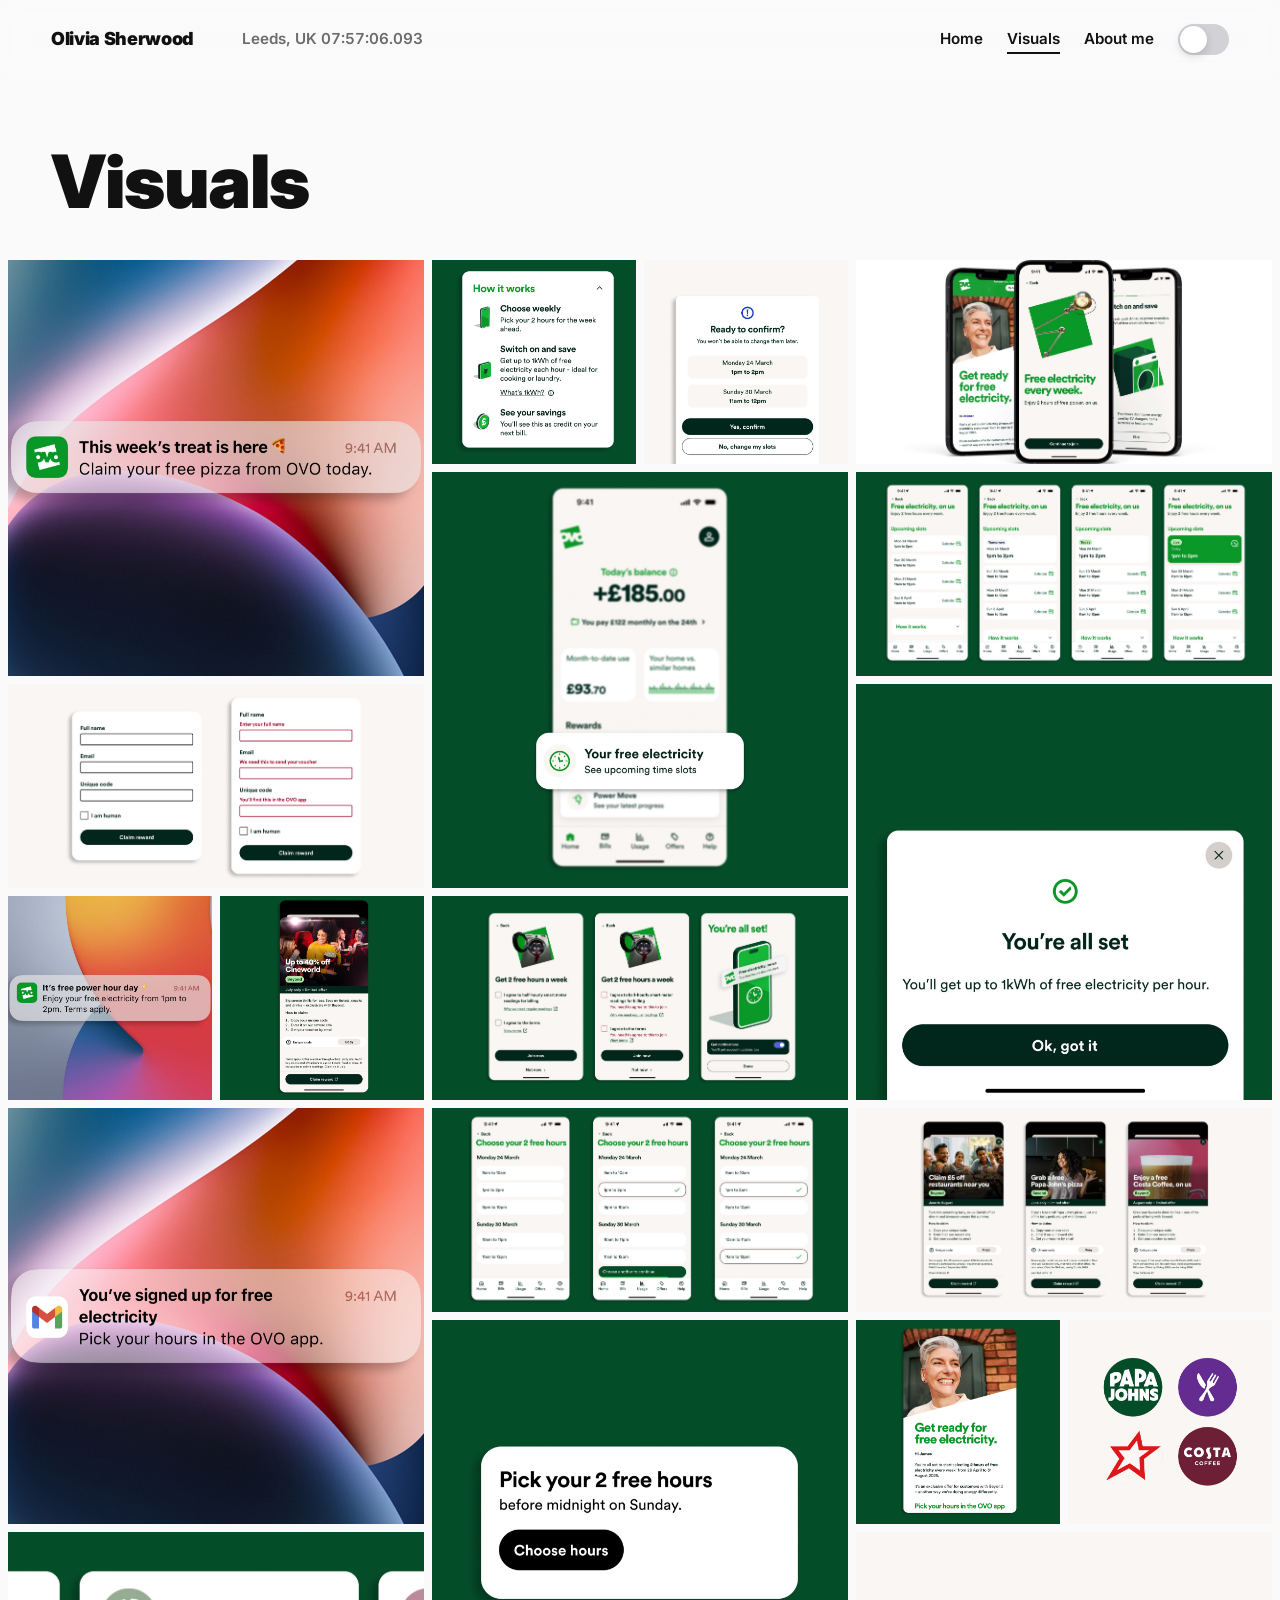
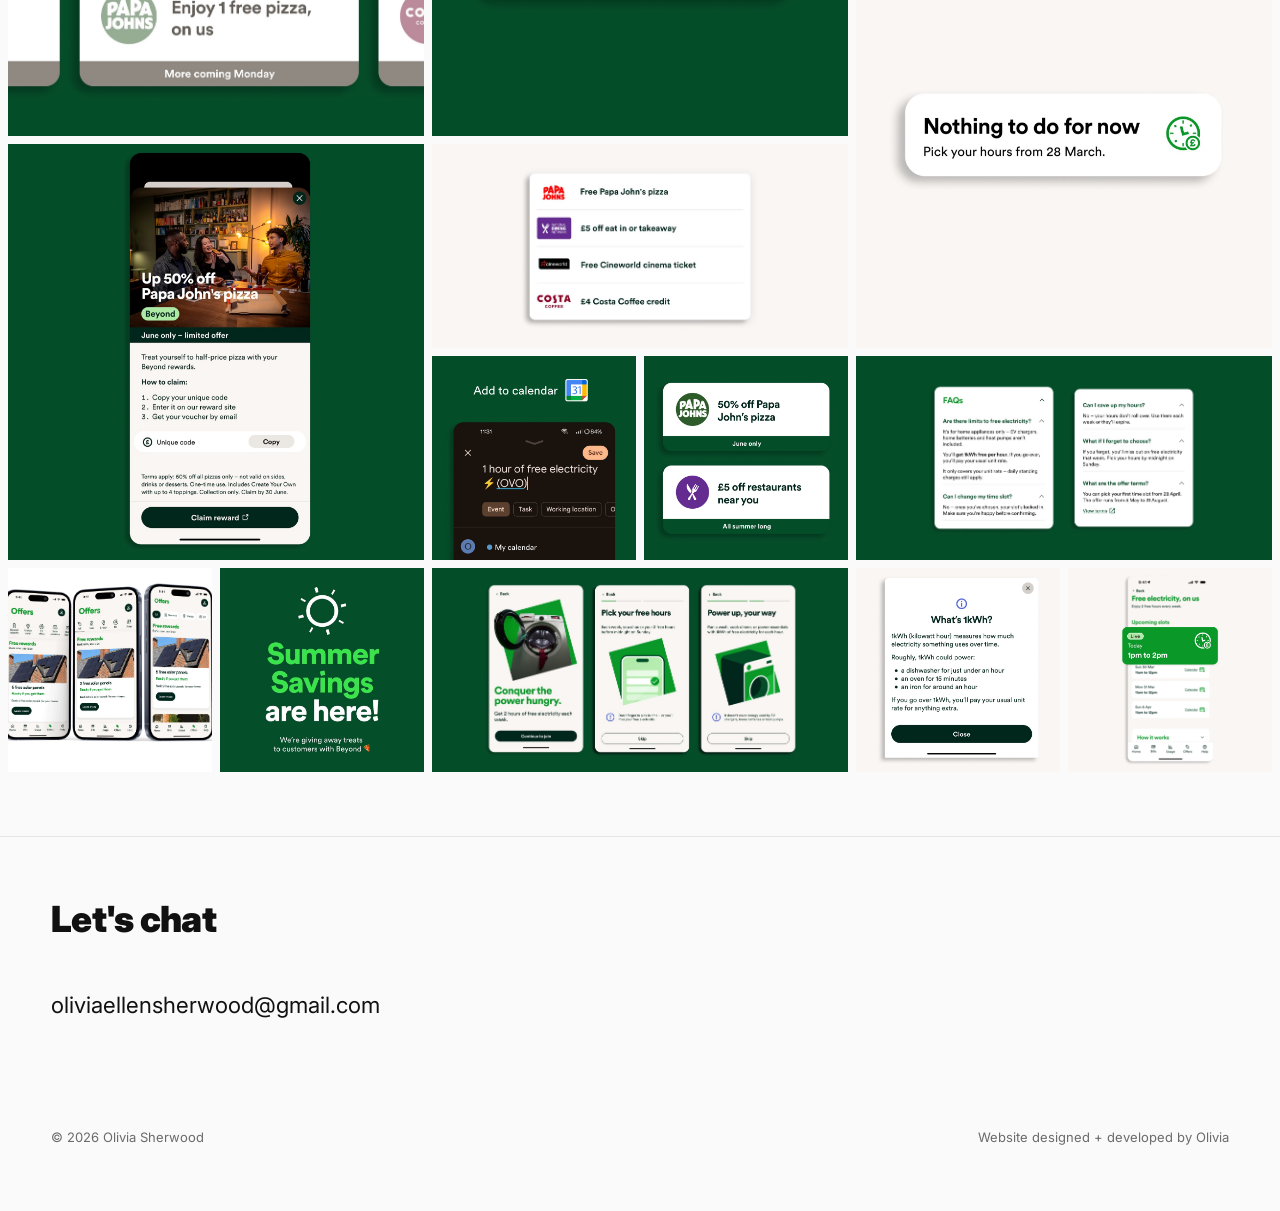
==== commit 2fd60d1b: "Add Open Graph / Twitter card tags for social previews Give each page (home, Visuals, Summer Savings" ====
--- a/visuals.html
+++ b/visuals.html
@@ -5,6 +5,21 @@
   <meta name="viewport" content="width=device-width, initial-scale=1.0">
   <title>Visuals — Olivia Sherwood</title>
   <meta name="description" content="A visual gallery of product design work by Olivia Sherwood — app screens, notifications and interface details from OVO Energy.">
+
+  <!-- Open Graph / Twitter — social-share preview. -->
+  <meta property="og:type" content="website">
+  <meta property="og:site_name" content="Olivia Sherwood">
+  <meta property="og:locale" content="en_GB">
+  <meta property="og:title" content="Visuals — Olivia Sherwood">
+  <meta property="og:description" content="A visual gallery of product design work — app screens, notifications and interface details from OVO Energy.">
+  <meta property="og:url" content="https://oliviasherwood333.github.io/my-portfolio/visuals.html">
+  <meta property="og:image" content="https://oliviasherwood333.github.io/my-portfolio/assets/images/summer-savings/hero-1500.jpg">
+  <meta property="og:image:width" content="1500">
+  <meta property="og:image:height" content="682">
+  <meta name="twitter:card" content="summary_large_image">
+  <meta name="twitter:title" content="Visuals — Olivia Sherwood">
+  <meta name="twitter:description" content="A visual gallery of product design work — app screens, notifications and interface details from OVO Energy.">
+  <meta name="twitter:image" content="https://oliviasherwood333.github.io/my-portfolio/assets/images/summer-savings/hero-1500.jpg">
 
   <!-- Apply the saved theme before first paint, so there's no flash of the
        wrong mode on load. No stored choice = follow the OS. -->
--- a/assets/css/style.css
+++ b/assets/css/style.css
@@ -430,8 +430,8 @@
 
 /* Header clock slot (JS moves the single .footer__clock here on wide screens).
    margin-right: auto keeps it and the logo grouped on the left while the nav
-   actions stay pushed to the right. Nav font family and size, but regular
-   weight and muted colour so it reads as ambient detail, not the name. */
+   actions stay pushed to the right. Matches the nav links' font family, size
+   and weight, but keeps a muted colour so it reads as ambient detail. */
 .site-header__clock {
   display: flex;
   align-items: center;
@@ -439,7 +439,7 @@
 }
 .site-header__clock .footer__clock {
   font-size: 0.95rem;
-  font-weight: 400;
+  font-weight: 600;
   color: var(--muted);
 }
 
@@ -673,7 +673,6 @@
 /* Sub-copy under the headline: lighter and smaller, capped at a readable
    measure while the layout around it stays full-width. */
 .intro__sub {
-  margin-top: var(--space-md);
   font-size: var(--size-lede);
   font-weight: 400;
   line-height: 1.4;
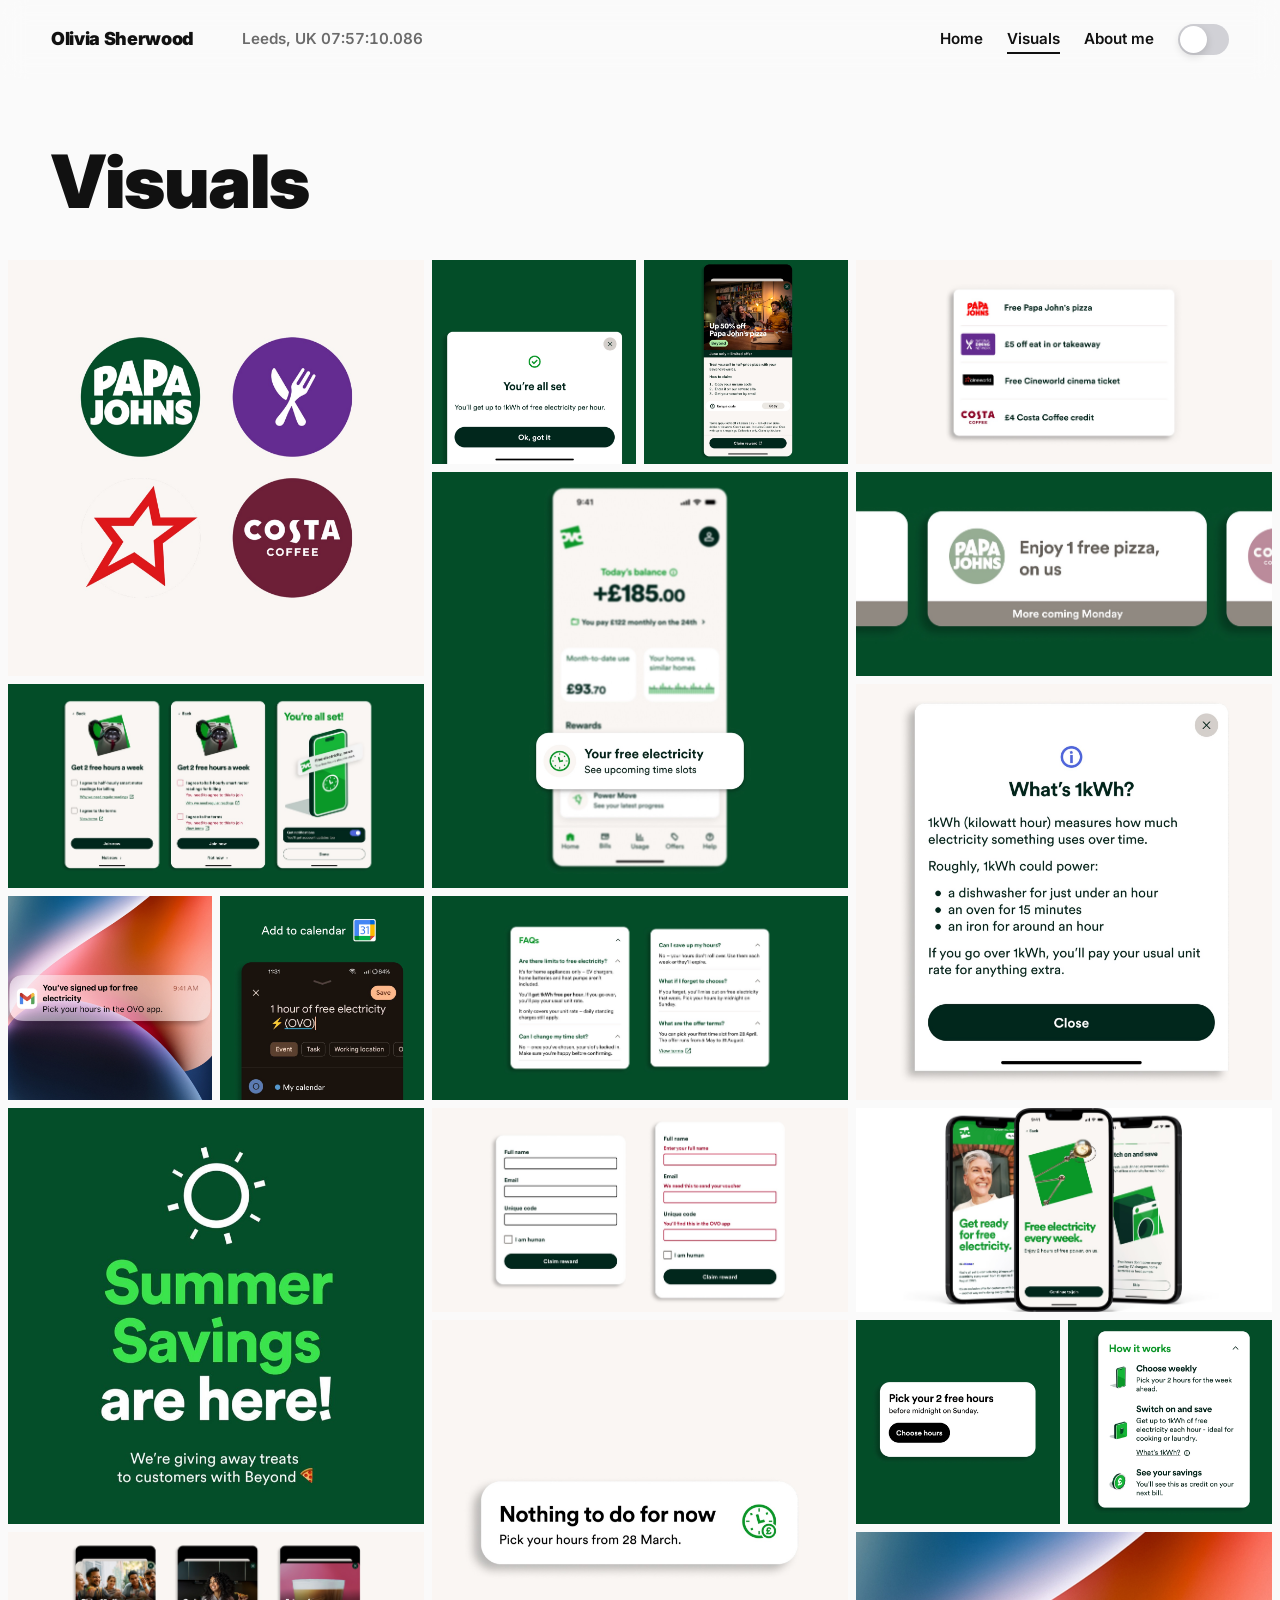
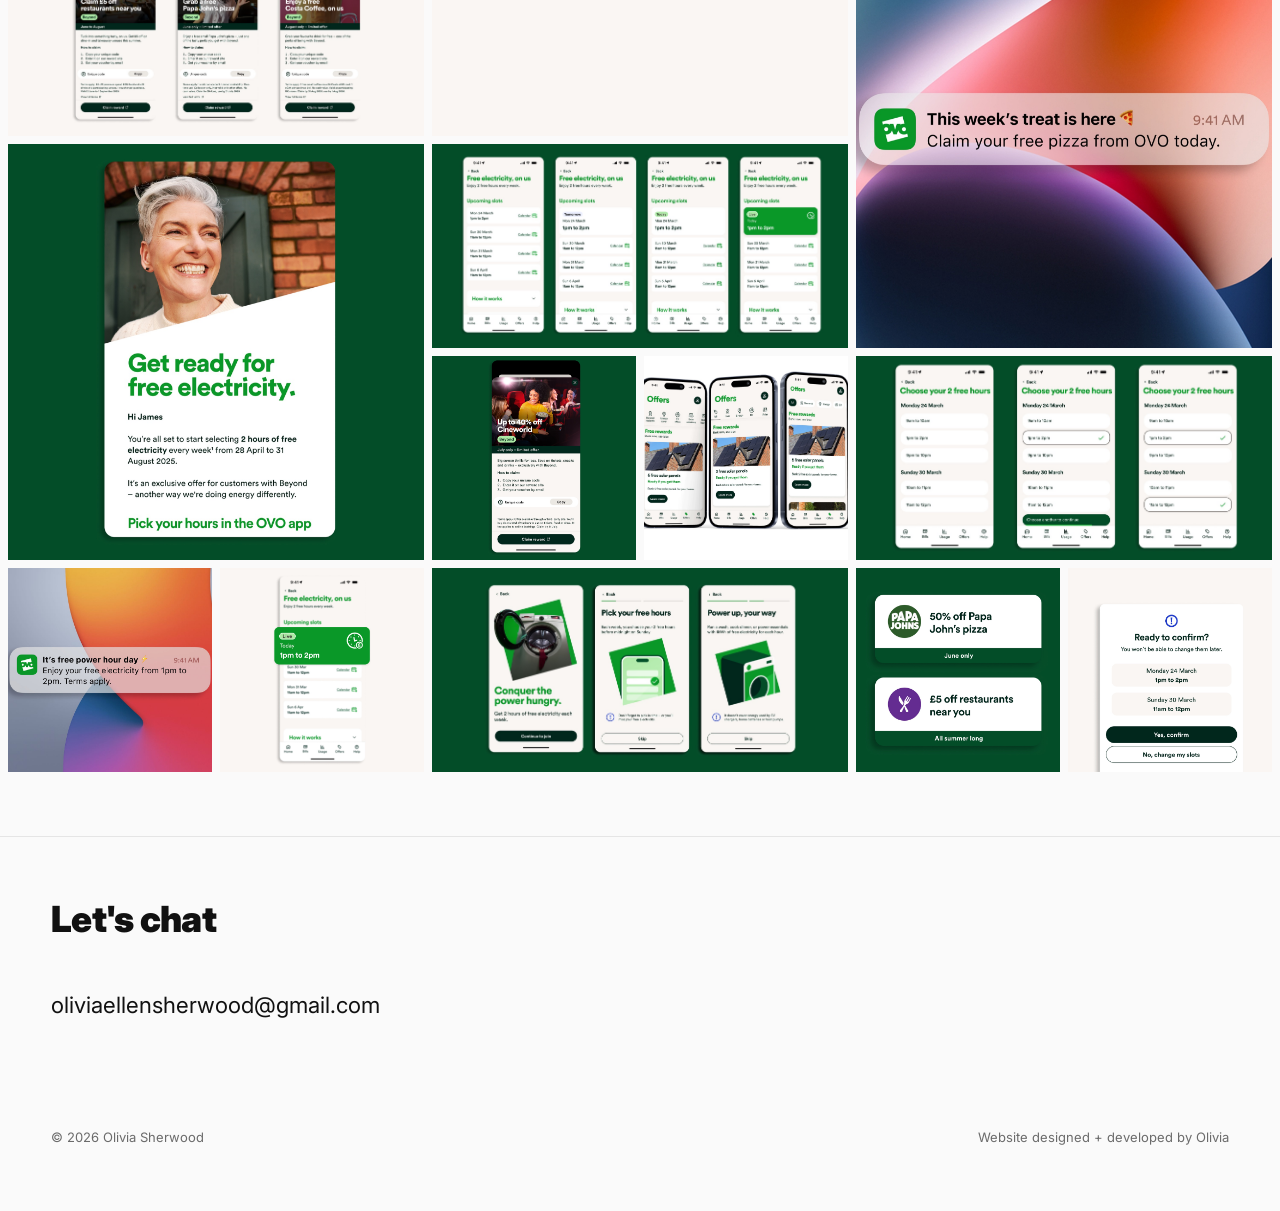
==== commit be659c01: "Point canonical URLs at the custom domain (olivia-sherwood-portfolio.com) Repoint every absolute URL" ====
--- a/visuals.html
+++ b/visuals.html
@@ -5,6 +5,7 @@
   <meta name="viewport" content="width=device-width, initial-scale=1.0">
   <title>Visuals — Olivia Sherwood</title>
   <meta name="description" content="A visual gallery of product design work by Olivia Sherwood — app screens, notifications and interface details from OVO Energy.">
+  <link rel="canonical" href="https://olivia-sherwood-portfolio.com/visuals.html">
 
   <!-- Open Graph / Twitter — social-share preview. -->
   <meta property="og:type" content="website">
@@ -12,14 +13,14 @@
   <meta property="og:locale" content="en_GB">
   <meta property="og:title" content="Visuals — Olivia Sherwood">
   <meta property="og:description" content="A visual gallery of product design work — app screens, notifications and interface details from OVO Energy.">
-  <meta property="og:url" content="https://oliviasherwood333.github.io/my-portfolio/visuals.html">
-  <meta property="og:image" content="https://oliviasherwood333.github.io/my-portfolio/assets/images/summer-savings/hero-1500.jpg">
+  <meta property="og:url" content="https://olivia-sherwood-portfolio.com/visuals.html">
+  <meta property="og:image" content="https://olivia-sherwood-portfolio.com/assets/images/summer-savings/hero-1500.jpg">
   <meta property="og:image:width" content="1500">
   <meta property="og:image:height" content="682">
   <meta name="twitter:card" content="summary_large_image">
   <meta name="twitter:title" content="Visuals — Olivia Sherwood">
   <meta name="twitter:description" content="A visual gallery of product design work — app screens, notifications and interface details from OVO Energy.">
-  <meta name="twitter:image" content="https://oliviasherwood333.github.io/my-portfolio/assets/images/summer-savings/hero-1500.jpg">
+  <meta name="twitter:image" content="https://olivia-sherwood-portfolio.com/assets/images/summer-savings/hero-1500.jpg">
 
   <!-- Apply the saved theme before first paint, so there's no flash of the
        wrong mode on load. No stored choice = follow the OS. -->
